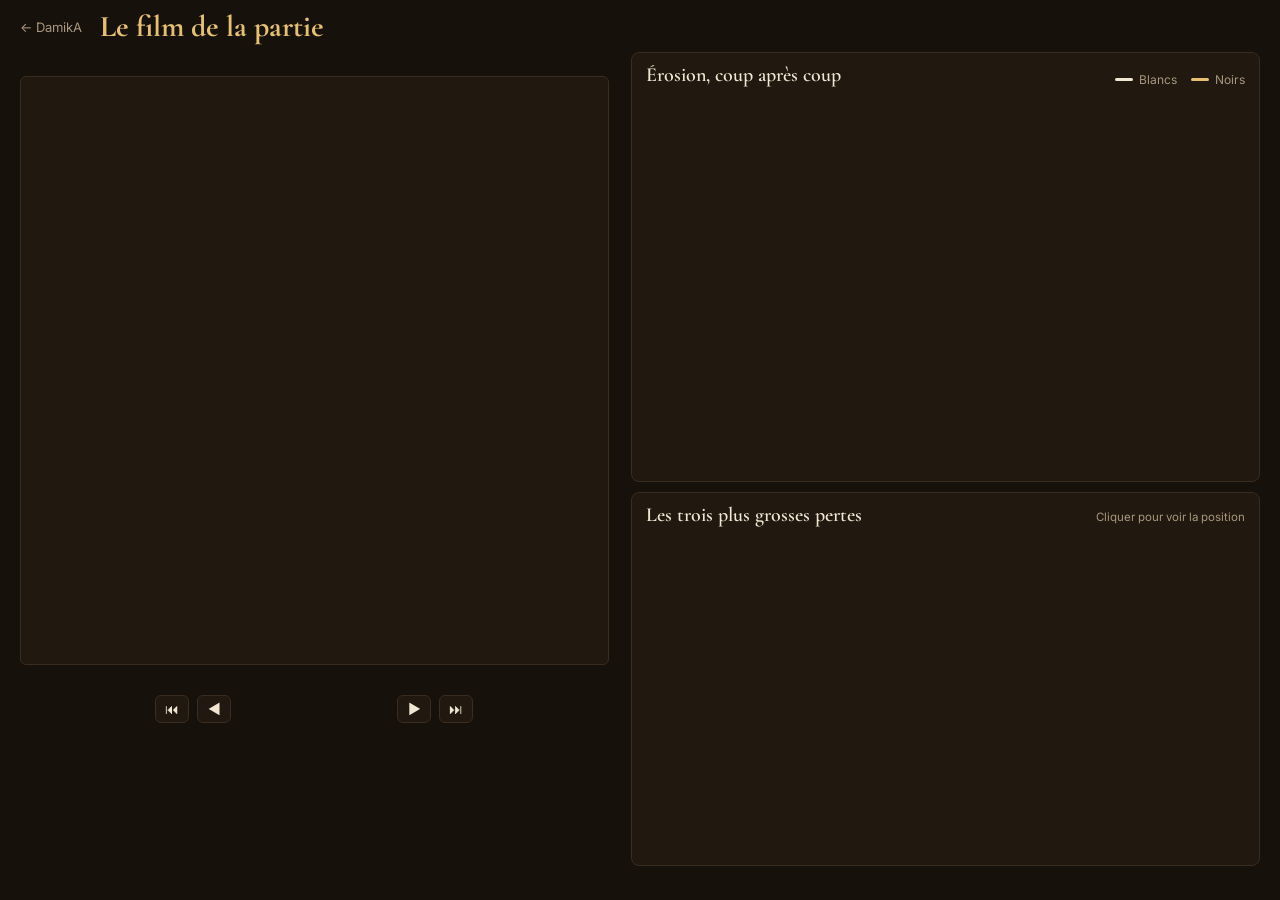
==== film.html @ aadd0c50 "P31 : le Film analyse la partie affichée avec Scan WebAssembly (Worker, cache IndexedDB, annulation," ====
<!doctype html>
<html lang="fr">
<head>
<meta charset="utf-8" />
<meta name="viewport" content="width=device-width, initial-scale=1" />
<title>Film de la partie — DamikA</title>
<link rel="preconnect" href="https://fonts.googleapis.com" />
<link rel="preconnect" href="https://fonts.gstatic.com" crossorigin />
<link href="https://fonts.googleapis.com/css2?family=Cormorant+Garamond:wght@500;600;700&family=Inter:wght@400;500;600;700&display=swap" rel="stylesheet" />
<link rel="stylesheet" href="css/film.css" />
</head>
<body>
<main class="film" id="film">
  <header class="film-head">
    <a class="film-back" href="index.html" title="Retour à DamikA">← DamikA</a>
    <h1 class="film-title">Le film de la partie</h1>
    <div class="film-progress" id="film-progress" role="status" hidden>
      <span class="film-progress-label" id="film-progress-label"></span>
      <span class="film-progress-bar"><span class="film-progress-fill" id="film-progress-fill"></span></span>
      <button type="button" class="film-game-btn" id="film-cancel">Annuler</button>
    </div>
    <nav class="film-games" id="film-games" aria-label="Parties (mode test)" hidden></nav>
  </header>

  <section class="film-board-col" aria-label="Damier">
    <div class="film-players film-players-top" id="film-top"></div>
    <div class="film-board-wrap"><canvas id="film-board" aria-label="Damier de la position choisie"></canvas></div>
    <div class="film-players film-players-bottom" id="film-bottom"></div>
    <div class="film-nav">
      <button type="button" id="film-first" title="Début">⏮</button>
      <button type="button" id="film-prev" title="Coup précédent (←)">◀</button>
      <span class="film-ply" id="film-ply"></span>
      <button type="button" id="film-next" title="Coup suivant (→)">▶</button>
      <button type="button" id="film-last" title="Fin">⏭</button>
    </div>
  </section>

  <section class="film-side" id="film-side">
    <div class="film-msg" id="film-msg" role="status">
      <h2 id="film-msg-title"></h2>
      <p id="film-msg-text"></p>
      <a class="film-back" href="index.html">← Retour à DamikA</a>
    </div>
    <div class="film-panel film-chart-panel">
      <div class="film-panel-head">
        <h2>Érosion, coup après coup</h2>
        <div class="film-legend"><span class="lg lg-w"></span>Blancs <span class="lg lg-b"></span>Noirs</div>
      </div>
      <svg id="film-chart" viewBox="0 0 600 230" preserveAspectRatio="xMidYMid meet" role="img" aria-label="Courbe d'érosion par camp"></svg>
      <p class="film-note" id="film-chart-note"></p>
    </div>
    <div class="film-panel film-losses-panel">
      <div class="film-panel-head"><h2>Les trois plus grosses pertes</h2><span class="film-hint">Cliquer pour voir la position</span></div>
      <div class="film-losses" id="film-losses"></div>
    </div>
  </section>

  <footer class="film-foot" id="film-foot"></footer>
</main>
<script type="module" src="js/film.js"></script>
</body>
</html>
---- css/film.css ----
/* DAMIKA — écran « Film de la partie » (maquette B) : tout tient à l'écran, aucun défilement. */
:root {
  --bg: #17110c; --panel: #211810; --border: #3a2c1e; --gold: #e5c070; --text: #f1e6d2; --muted: #a8977c;
  --sq-dark: #8a5a2b; --sq-light: #dcc38f;
  --bad: #e07a5f; --good: #7fb685;
}
* { box-sizing: border-box; }
html, body { height: 100%; margin: 0; }
body {
  background: var(--bg); color: var(--text); font-family: 'Inter', system-ui, sans-serif; font-size: 14px;
  overflow: hidden;
}
button { font: inherit; color: inherit; }

.film {
  height: 100dvh; padding: 12px 20px 8px; display: grid; gap: 10px 22px;
  grid-template-columns: auto minmax(0, 1fr);
  grid-template-rows: auto minmax(0, 1fr) auto;
  grid-template-areas: "head head" "board side" "foot foot";
}
.film-head { grid-area: head; display: flex; align-items: center; gap: 18px; min-width: 0; }
.film-back { color: var(--muted); text-decoration: none; font-size: 13px; white-space: nowrap; }
.film-back:hover { color: var(--gold); }
.film-title { font-family: 'Cormorant Garamond', serif; font-weight: 700; font-size: 30px; color: var(--gold); margin: 0; line-height: 1; white-space: nowrap; }
.film-games { display: flex; gap: 6px; flex-wrap: wrap; margin-left: auto; justify-content: flex-end; min-width: 0; }
.film-games[hidden] { display: none; }
/* analyse en direct : progression + annulation (à droite du titre) */
.film-progress { display: flex; align-items: center; gap: 10px; margin-left: auto; min-width: 0; font-size: 12.5px; color: var(--muted); }
.film-progress[hidden] { display: none; }
.film-progress-label { white-space: nowrap; font-variant-numeric: tabular-nums; }
.film-progress-bar { display: inline-block; width: 150px; height: 6px; border-radius: 999px; background: var(--border); overflow: hidden; flex: none; }
.film-progress-fill { display: block; height: 100%; width: 0; background: var(--gold); }
/* message à la place des panneaux (aucune partie, rien à analyser…) */
.film-msg { display: none; }
.film-side[data-state="msg"] { display: flex; align-items: center; }
.film-side[data-state="msg"] .film-panel { display: none; }
.film-side[data-state="msg"] .film-msg { display: block; max-width: 520px; padding: 0 8px; }
.film-msg h2 { font-family: 'Cormorant Garamond', serif; font-weight: 600; font-size: 28px; margin: 0 0 8px; color: var(--gold); }
.film-msg p { margin: 0 0 14px; color: var(--text); line-height: 1.45; }
.film-game-btn {
  background: var(--panel); border: 1px solid var(--border); border-radius: 999px; padding: 4px 12px; cursor: pointer; color: var(--muted);
  font-size: 12.5px; white-space: nowrap;
}
.film-game-btn:hover { color: var(--text); }
.film-game-btn.active { border-color: var(--gold); color: var(--gold); }
.film-game-btn[disabled] { opacity: .45; cursor: default; }

/* colonne du damier : largeur imposée par la hauteur disponible */
.film-board-col { grid-area: board; display: flex; flex-direction: column; gap: 6px; min-height: 0; --bsz: min(calc(100dvh - 190px), 46vw); width: var(--bsz); }
.film-board-wrap { width: var(--bsz); height: var(--bsz); border: 1px solid var(--border); border-radius: 6px; overflow: hidden; background: var(--panel); }
#film-board { width: 100%; height: 100%; display: block; }
.film-players { display: flex; justify-content: space-between; align-items: baseline; gap: 8px; font-size: 13px; min-height: 18px; }
.film-players .nm { font-weight: 600; }
.film-players .tag { color: var(--muted); font-size: 12px; }
.film-nav { display: flex; align-items: center; justify-content: center; gap: 8px; }
.film-nav button { background: var(--panel); border: 1px solid var(--border); border-radius: 6px; width: 34px; height: 28px; cursor: pointer; }
.film-nav button:hover { border-color: var(--gold); color: var(--gold); }
.film-ply { min-width: 150px; text-align: center; color: var(--muted); font-size: 12.5px; }

.film-side { grid-area: side; display: grid; grid-template-rows: minmax(0, 1.15fr) minmax(0, 1fr); gap: 10px; min-height: 0; min-width: 0; }
.film-panel { background: var(--panel); border: 1px solid var(--border); border-radius: 8px; padding: 10px 14px; min-height: 0; min-width: 0; display: flex; flex-direction: column; }
.film-panel-head { display: flex; align-items: baseline; justify-content: space-between; gap: 10px; margin-bottom: 4px; }
.film-panel h2 { font-family: 'Cormorant Garamond', serif; font-weight: 600; font-size: 20px; margin: 0; color: var(--text); }
.film-hint { color: var(--muted); font-size: 11.5px; }
.film-legend { color: var(--muted); font-size: 12px; display: flex; align-items: center; gap: 6px; }
.lg { display: inline-block; width: 18px; height: 3px; border-radius: 2px; margin-left: 8px; }
.lg-w { background: var(--text); } .lg-b { background: var(--gold); }
#film-chart { flex: 1 1 0; min-height: 0; width: 100%; cursor: pointer; }
.film-note { margin: 2px 0 0; color: var(--muted); font-size: 11.5px; line-height: 1.35; }

.film-losses { display: grid; grid-template-columns: 1fr 1fr; gap: 10px; min-height: 0; flex: 1; align-content: start; }
.film-loss-col h3 { margin: 0 0 4px; font-size: 12px; font-weight: 600; letter-spacing: .06em; text-transform: uppercase; color: var(--muted); }
.film-loss {
  display: grid; grid-template-columns: 22px 1fr auto; gap: 8px; align-items: center; width: 100%; text-align: left;
  background: transparent; border: 1px solid var(--border); border-radius: 6px; padding: 5px 8px; margin-bottom: 5px; cursor: pointer;
}
.film-loss:hover, .film-loss.active { border-color: var(--gold); background: rgba(229, 192, 112, .08); }
.film-loss .rk { color: var(--gold); font-family: 'Cormorant Garamond', serif; font-weight: 700; font-size: 18px; }
.film-loss .mv { font-weight: 600; }
.film-loss .mv small { display: block; color: var(--muted); font-weight: 400; font-size: 11.5px; }
.film-loss .ls { font-variant-numeric: tabular-nums; font-weight: 700; color: var(--bad); text-align: right; }
.film-loss .ls small { display: block; font-weight: 500; color: var(--muted); font-size: 11px; }
.film-loss.gagnant .ls { color: var(--muted); }
.film-empty { color: var(--muted); font-size: 12.5px; padding: 4px 2px; }

.film-foot { grid-area: foot; color: var(--muted); font-size: 11.5px; line-height: 1.35; display: flex; justify-content: space-between; gap: 16px; min-height: 16px; }

/* étroit : une seule colonne, toujours sans défilement */
@media (max-width: 900px) {
  .film { padding: 8px 12px 6px; gap: 6px; grid-template-columns: minmax(0, 1fr); grid-template-rows: auto auto minmax(0, 1fr) auto; grid-template-areas: "head" "board" "side" "foot"; }
  .film-title { font-size: 22px; }
  .film-head { flex-wrap: wrap; gap: 4px 10px; }
  .film-games { margin-left: 0; justify-content: flex-start; gap: 4px; }
  .film-progress { margin-left: 0; gap: 6px; font-size: 11.5px; flex-wrap: wrap; }
  .film-progress-bar { width: 90px; }
  .film-game-btn { padding: 2px 8px; font-size: 11.5px; }
  .film-board-col { --bsz: min(calc(100vw - 24px), 38dvh); width: 100%; align-items: center; gap: 3px; }
  .film-players { width: var(--bsz); font-size: 12px; }
  .film-side { grid-template-rows: minmax(90px, 1fr) auto; gap: 6px; }
  #film-chart { min-height: 60px; }
  .film-panel-head { margin-bottom: 0; }
  .film-legend { display: none; }
  .film-loss .mv small, .film-loss .ls small { display: none; }
  .film-loss { grid-template-columns: 14px 1fr auto; gap: 4px; font-size: 12px; }
  .film-loss-col h3 { font-size: 10px; margin-bottom: 2px; overflow: hidden; text-overflow: ellipsis; white-space: nowrap; }
  .film-panel { padding: 6px 10px; }
  .film-panel h2 { font-size: 16px; }
  .film-hint, .film-note, .film-foot { display: none; }
  .film-loss { padding: 3px 6px; margin-bottom: 3px; }
}
@media (prefers-reduced-motion: no-preference) {
  .film-loss, .film-game-btn, .film-nav button { transition: border-color .15s, background .15s, color .15s; }
}
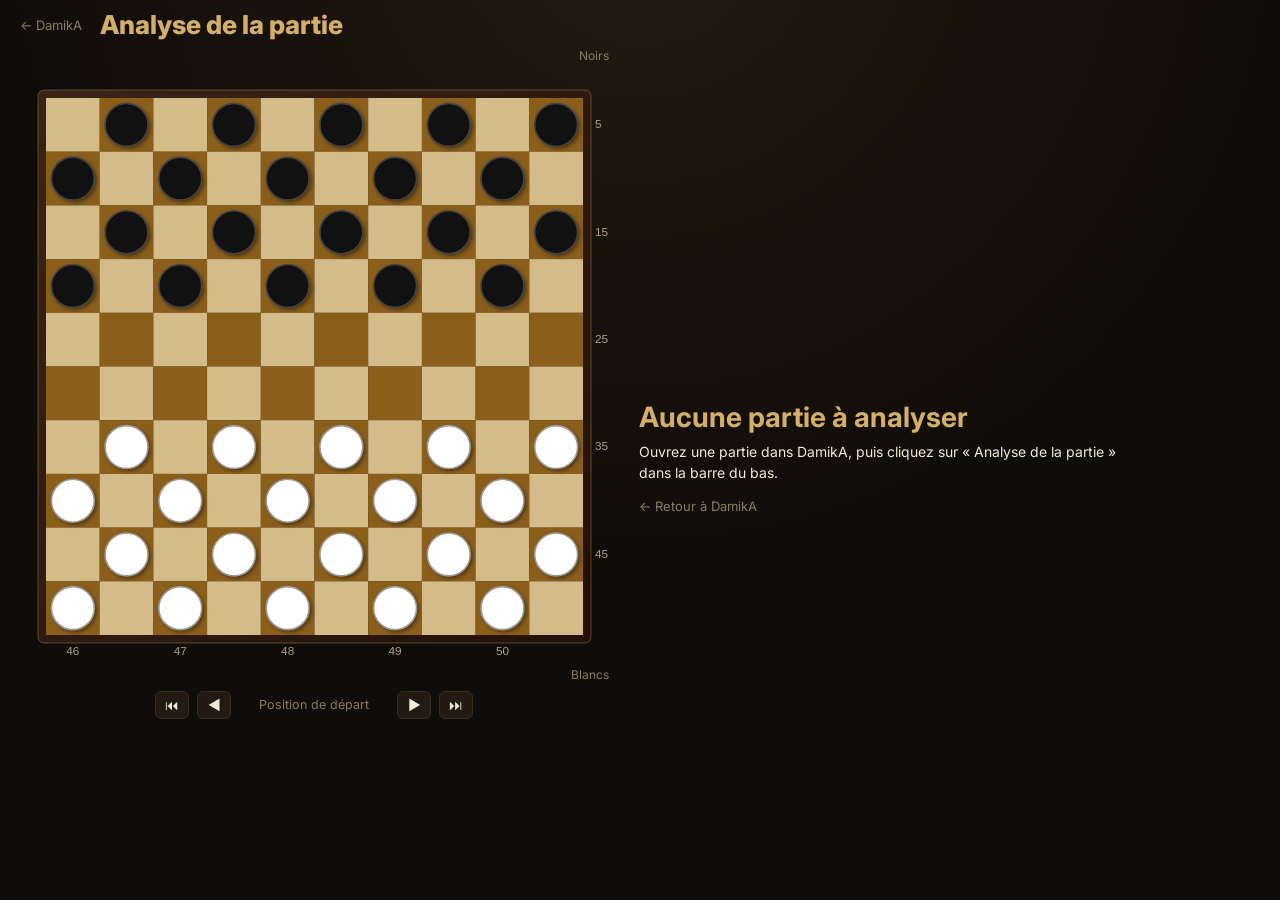
==== commit bd74933b: "P33 à P35 : l'écran d'analyse dessine avec le damier de l'appli, sons partagés (js/sound.js) avec la" ====
--- a/film.html
+++ b/film.html
@@ -3,17 +3,18 @@
 <head>
 <meta charset="utf-8" />
 <meta name="viewport" content="width=device-width, initial-scale=1" />
-<title>Film de la partie — DamikA</title>
+<title>Analyse de la partie — DamikA</title>
 <link rel="preconnect" href="https://fonts.googleapis.com" />
 <link rel="preconnect" href="https://fonts.gstatic.com" crossorigin />
-<link href="https://fonts.googleapis.com/css2?family=Cormorant+Garamond:wght@500;600;700&family=Inter:wght@400;500;600;700&display=swap" rel="stylesheet" />
+<link href="https://fonts.googleapis.com/css2?family=Inter:wght@800&display=swap" rel="stylesheet" />
+<link rel="stylesheet" href="css/style.css" />
 <link rel="stylesheet" href="css/film.css" />
 </head>
 <body>
 <main class="film" id="film">
   <header class="film-head">
     <a class="film-back" href="index.html" title="Retour à DamikA">← DamikA</a>
-    <h1 class="film-title">Le film de la partie</h1>
+    <h1 class="film-title">Analyse de la partie</h1>
     <div class="film-progress" id="film-progress" role="status" hidden>
       <span class="film-progress-label" id="film-progress-label"></span>
       <span class="film-progress-bar"><span class="film-progress-fill" id="film-progress-fill"></span></span>
@@ -43,10 +44,10 @@
     </div>
     <div class="film-panel film-chart-panel">
       <div class="film-panel-head">
-        <h2>Érosion, coup après coup</h2>
+        <h2>Imprécisions cumulées, coup après coup</h2>
         <div class="film-legend"><span class="lg lg-w"></span>Blancs <span class="lg lg-b"></span>Noirs</div>
       </div>
-      <svg id="film-chart" viewBox="0 0 600 230" preserveAspectRatio="xMidYMid meet" role="img" aria-label="Courbe d'érosion par camp"></svg>
+      <svg id="film-chart" viewBox="0 0 600 230" preserveAspectRatio="xMidYMid meet" role="img" aria-label="Courbe des imprécisions cumulées par camp"></svg>
       <p class="film-note" id="film-chart-note"></p>
     </div>
     <div class="film-panel film-losses-panel">
--- a/css/style.css
+++ b/css/style.css
@@ -0,0 +1,2146 @@
+/* ---------- Thème sombre (défaut) ---------- */
+:root {
+  --bg-0: #100c09;
+  --bg-1: #17120d;
+  --bg-2: #1f1812;
+  --panel: #221a13;
+  --panel-border: #3a2c1c;
+  --text-0: #f2e9d8;
+  --text-1: #c9bba0;
+  --text-2: #8c7c63;
+  /* Largeur du panneau de droite (Bloc 3) : valeur UNIQUE et FIXE, jamais élargie par son contenu
+     (sinon BoardRenderer.resize(), qui mesure ce panneau, rétrécit le damier). */
+  --side-panel-w: 405px;
+  --gold: #d4af69;
+  --gold-soft: rgba(212, 175, 105, 0.18);
+  --gold-dim: #8a6b3c;
+  --accent-white: #f2e9d8;
+  --accent-black: #171310;
+  --success: #7ad3a0;
+  --danger: #e2694f;
+  --radius-lg: 17px;
+  --radius-md: 12px;
+  --radius-sm: 8px;
+  --shadow-panel: 0 8px 28px rgba(0, 0, 0, 0.45);
+  color-scheme: dark;
+
+  /* Dégradé du logo "DamikA" (wordmark .brand-name ET losange .brand-icon, cf. les <stop
+     class="brand-c*"> du SVG inline dans index.html — un dégradé unique piloté par ces 5
+     variables, pour que les deux éléments du logo restent synchronisés par thème). */
+  --brand-c1: #ffe9c2;
+  --brand-c2: #e0ab5c;
+  --brand-c3: #8a5a24;
+  --brand-c4: #f0c887;
+  --brand-c5: #4a2f10;
+  --brand-gradient: linear-gradient(180deg, var(--brand-c1) 0%, var(--brand-c2) 35%, var(--brand-c3) 55%, var(--brand-c4) 62%, var(--brand-c5) 100%);
+
+  /* Header (fond du bandeau du haut) */
+  --header-grad-1: #1c150e;
+  --header-grad-2: #17110b;
+
+  /* Damier (canvas) : cadre, coordonnées, surbrillances, flèche — lus par board.js via
+     getComputedStyle() (cf. BoardRenderer.applyUiTheme()). Le thème de damier "Bois" (celui
+     par défaut, cf. BOARD_THEMES dans board.js) suit ces variables ; les 3 autres thèmes de
+     damier (Ardoise/Vert/Beige, choix cosmétique indépendant) restent fixes quel que soit le
+     thème d'interface. */
+  --board-frame-1: #3a2418;
+  --board-frame-2: #241209;
+  --board-frame-border: rgba(212, 175, 105, 0.35);
+  --board-light: #d4bc8a;
+  --board-dark: #8b5e1a;
+  --board-dark-hl: #b07820;
+  --coord-text: rgba(230, 210, 175, 0.75);
+  --select-stroke: #ffd76a;
+  --select-glow: rgba(255, 215, 106, 0.7);
+  --mandatory-color: 255, 140, 40;
+  --target-color: rgba(120, 220, 180, 0.55);
+  --arrow-color: #5bc8ff;
+  /* Analyse (étage 2b) : flèche du MEILLEUR coup (distincte de --arrow-color, dernier coup),
+     barre d'évaluation (part blanche / part sombre). */
+  --best-arrow-color: #7ddc6a;
+  --eval-white-1: #fffaf0;
+  --eval-white-2: #e6d4ab;
+  --eval-dark-1: #7a6c5e;
+  --eval-dark-2: #3d342c;
+  --eval-border: rgba(226, 190, 120, 0.9);
+  --eval-glow: rgba(255, 205, 100, 0.85);
+  --eval-light: rgba(255, 210, 110, 1);
+  --eval-zone: rgba(255, 200, 80, 0.38);
+  --eval-tick: rgba(170, 156, 136, 0.95);
+  /* Plaque de score (grand nombre sous le damier) : un fond par camp qui a l'avantage. */
+  --plate-white-bg: linear-gradient(180deg, #fff8e6 0%, #ecdcb6 100%);
+  --plate-white-fg: #2a1c0a;
+  --plate-black-bg: linear-gradient(180deg, #403730 0%, #161210 100%);
+  --plate-black-fg: #f6ecd8;
+  --plate-even-bg: linear-gradient(180deg, #2c2116 0%, #1a130c 100%);
+  --plate-mate-bg: linear-gradient(180deg, #ffe9a8 0%, #d9a441 100%);
+  --plate-mate-fg: #2a1805;
+  --black-name-accent: #c9a06a;
+  /* Fond des chips/boutons "pleins" (elo-badge, .tab-badge, bouton lecture, coup courant) :
+     DISTINCT de --gold (couleur d'accent TEXTE, assombrie en thème clair pour rester lisible
+     sur fond crème — donc trop proche du texte #241a0d une fois utilisée en fond de pastille
+     pleine). --gold-chip reste assez clair/saturé pour un texte foncé dessus, dans tous les
+     thèmes. */
+  --gold-chip: #d4af69;
+
+  /* "Plaque tournoi" (fond des cartes joueurs et du bloc infos tournoi, cf. .player-card et
+     .game-meta-card) : dégradé décoratif volontairement sombre en thème sombre (contraste
+     avec le fond, cf. --panel qui n'apparaît qu'au centre du dégradé). En thème clair, ces
+     extrémités doivent elles aussi s'éclaircir : sinon le texte tertiaire (--text-2, assombri
+     pour lire sur fond clair) se retrouve en texte sombre SUR fond sombre à ces endroits du
+     dégradé — c'était le bug "Série Nationale illisible" (retour Mickaël). */
+  --plaque-1: #2a2015;
+  --plaque-2: #19130d;
+  --meta-plaque: #1b140e;
+  /* Variables sémantiques ajoutées pour la lisibilité du thème clair : ici (thème sombre) elles
+     reprennent EXACTEMENT les valeurs qui étaient en dur, le thème sombre ne change pas. */
+  --gold-text: var(--gold);            /* couleur d'accent utilisée comme TEXTE */
+  --gold-accent: #d4af69;               /* or "décoratif" (jauge, survol) : jamais assombri */
+  --bg-glow: #241a10;                   /* centre du dégradé du fond de page */
+  --on-gold: #241a0d;                   /* texte sur fond --gold-accent */
+  --side-tag-bg: var(--gold-soft);      /* pastille BLANCS / NOIRS des cartes joueurs */
+  --side-tag-fg: var(--gold);
+  --elo-badge-fg: var(--text-2);
+  --meta-sep-opacity: 0.5;
+  --chip-border: var(--gold-chip);      /* contour des boutons "pleins" dorés (lecture, Analyse, durée active) */
+  --on-danger: var(--accent-white);
+  --best-move-text: var(--best-arrow-color);
+  --avatar-ring-white: linear-gradient(180deg, #fbf4e3, #ccb98c);
+  --avatar-ring-black: linear-gradient(180deg, #8a6b3c, #2a2015);
+  --avatar-bg-white: var(--bg-1);
+  --avatar-bg-black: var(--bg-1);
+  --avatar-letter-white: #e9d9ae;
+  --avatar-letter-black: var(--gold);
+}
+
+/* ---------- Thème clair "Miel doré" (caramel/miel) ---------------------------------------
+   Toggle Sombre/Clair dans le bandeau (main.js), persisté dans localStorage. Le thème sombre
+   ci-dessus reste le défaut. */
+:root[data-theme="light"] {
+  --bg-0: #ddd2ba;
+  --bg-1: #d8c59d;
+  --bg-2: #cfb47e;
+  --panel: #e6d9be;
+  --panel-border: #7d5c30;
+  --text-0: #2c1a05;
+  --text-1: #402a0b;
+  /* Assombri par rapport à un simple "text-1 éclairci" : à ce niveau de luminosité (#97794c),
+     le texte tertiaire (libellé "Pions", titre MI/GMI, ligne secondaire du bloc tournoi...)
+     devenait illisible sur les fonds clairs/plaques du thème (retour Mickaël). */
+  --text-2: #4d3410;
+  --gold: #7c500e;
+  --gold-soft: rgba(200, 144, 46, 0.18);
+  --gold-dim: #6e4710;
+  --accent-white: #3a2408;
+  --accent-black: #fbf1de;
+  --success: #1a6340;
+  --danger: #7e2312;
+  --shadow-panel: 0 6px 20px rgba(70, 42, 8, 0.32);
+  color-scheme: light;
+
+  /* Dégradé du logo (wordmark ET losange, cf. --brand-c1..5 plus haut) assombri
+     spécifiquement pour ce thème : la version bronze/doré du thème sombre (tons clairs
+     #ffe9c2/#f0c887) se fondait dans le fond miel/caramel une fois ce thème actif (retour
+     Mickaël) — mêmes teintes bronze, mais nettement plus sombres, pour rester lisibles sur
+     ce fond clair (pas de contour ni d'ombre portée). */
+  --brand-c1: #6b4310;
+  --brand-c2: #4a2f0c;
+  --brand-c3: #241505;
+  --brand-c4: #5a3a12;
+  --brand-c5: #150c03;
+  --brand-gradient: linear-gradient(180deg, var(--brand-c1) 0%, var(--brand-c2) 35%, var(--brand-c3) 55%, var(--brand-c4) 62%, var(--brand-c5) 100%);
+
+  --header-grad-1: #dacba6;
+  --header-grad-2: #d1b885;
+
+  --board-frame-1: #7a4a1a;
+  --board-frame-2: #4a2c0c;
+  --board-frame-border: rgba(140, 94, 30, 0.45);
+  --board-light: #f3dfae;
+  --board-dark: #c08a3c;
+  --board-dark-hl: #dba658;
+  --coord-text: rgba(44, 26, 5, 0.95);
+  --select-stroke: #e0a020;
+  --select-glow: rgba(224, 160, 32, 0.55);
+  --mandatory-color: 200, 70, 10;
+  --target-color: rgba(30, 130, 110, 0.55);
+  --arrow-color: #1f7a8c;
+  --best-arrow-color: #1f8f3a;
+  --eval-white-1: #efe5cd;
+  --eval-white-2: #d8caa6;
+  --eval-dark-1: #6a5846;
+  --eval-dark-2: #2c2118;
+  --eval-border: rgba(143, 94, 24, 0.95);
+  --eval-glow: rgba(200, 130, 20, 0.8);
+  --eval-light: rgba(255, 186, 60, 1);
+  --eval-zone: rgba(224, 150, 20, 0.4);
+  --eval-tick: rgba(120, 98, 66, 0.95);
+  --plate-white-bg: linear-gradient(180deg, #efe5cd 0%, #dccca3 100%);
+  --plate-white-fg: #3a2408;
+  --plate-black-bg: linear-gradient(180deg, #5a4838 0%, #2a2018 100%);
+  --plate-black-fg: #fbf1de;
+  --plate-even-bg: linear-gradient(180deg, #e6d8b8 0%, #d6c18f 100%);
+  --plate-mate-bg: linear-gradient(180deg, #ffe08a 0%, #e0a52e 100%);
+  --plate-mate-fg: #3a2408;
+  --black-name-accent: #7a4a12;
+  --gold-chip: #dba62f;
+
+  /* Cf. commentaire sur --plaque-1/2/--meta-plaque dans le thème sombre : mêmes tons clairs
+     que --bg-2/--panel-border plutôt que le brun quasi noir du thème sombre, pour que le
+     dégradé reste clair d'un bout à l'autre (texte tertiaire --text-2, sombre en thème
+     clair, lisible partout sur la plaque). */
+  --plaque-1: #cfb47e;
+  --plaque-2: #c3a66c;
+  --meta-plaque: #cfb47e;
+
+  /* Lisibilité (avant-plans foncés, mêmes teintes chaudes ; fonds inchangés). Contrastes WCAG
+     mesurés par script : cf. docs/SESSION_DERNIERE.md. */
+  --gold-text: #4e3006;
+  --gold-accent: #c8902e;
+  --bg-glow: #e6dcc6;
+  --on-gold: #241a0d;
+  --side-tag-bg: rgba(255, 248, 228, 0.78);
+  --side-tag-fg: #3d2809;
+  --elo-badge-fg: #241a0d;
+  --meta-sep-opacity: 0.9;
+  --chip-border: #7a5410;
+  --best-move-text: #146026;
+  /* Avatars-lettres : cadre foncé pour les deux camps (comme les Noirs), intérieur ivoire + lettre
+     foncée pour les Blancs, intérieur brun + lettre dorée claire pour les Noirs. */
+  --avatar-ring-white: linear-gradient(180deg, #7a4e14, #3a2408);
+  --avatar-ring-black: linear-gradient(180deg, #5a3a12, #1c1206);
+  --avatar-bg-white: #f7efdc;
+  --avatar-bg-black: #2c2014;
+  --avatar-letter-white: #3a2408;
+  --avatar-letter-black: #f0cf85;
+  --on-danger: #fff6e6;
+  --placeholder-color: #553b11;
+}
+
+* { box-sizing: border-box; }
+
+/* Placeholders : couleur du navigateur (grise) conservée en sombre ; assombrie en thème clair. */
+:root[data-theme="light"] input::placeholder,
+:root[data-theme="light"] textarea::placeholder { color: var(--placeholder-color); }
+
+html, body {
+  height: 100%;
+  margin: 0;
+}
+
+body {
+  background: radial-gradient(circle at 50% -10%, var(--bg-glow) 0%, var(--bg-0) 55%);
+  color: var(--text-0);
+  font-family: 'Segoe UI', 'Inter', system-ui, -apple-system, sans-serif;
+  -webkit-font-smoothing: antialiased;
+}
+
+#app {
+  height: 100vh;
+  height: 100dvh;
+  display: flex;
+  flex-direction: column;
+  overflow: hidden;
+}
+
+/* ---------- Topbar ---------- */
+.topbar {
+  position: relative;
+  /* z-index nécessaire : .players-rail est décalé vers le haut via `transform:
+     translateY()` dans alignLayout() (main.js, alignement vertical sur le damier) et son
+     rectangle transformé déborde visuellement par-dessus le header — sans z-index, ce
+     bloc (plus tardif dans le DOM que <header>) peint et intercepte les clics AU-DESSUS
+     du header, rendant le logo non cliquable à cet endroit (retour Mickaël). */
+  z-index: 5;
+  border-bottom: 1px solid var(--panel-border);
+  background: linear-gradient(180deg, var(--header-grad-1), var(--header-grad-2));
+}
+
+.topbar-inner {
+  display: flex;
+  align-items: center;
+  justify-content: space-between;
+  padding: 12px 24px;
+  /* Formule IDENTIQUE à .layout (voir ce commentaire pour le détail) — les deux DOIVENT
+     rester synchronisées pour que gauche/droite du header retombent pile sur bloc 1/3. */
+  max-width: calc(var(--board-px, 950px) + 268px + var(--side-panel-w) + 52px + 48px);
+  width: 100%;
+  margin: 0 auto;
+}
+
+.brand {
+  display: flex;
+  align-items: center;
+  gap: 20px;
+  font-size: 22px;
+  cursor: pointer;
+  /* Le wordmark est du texte normal, sélectionnable : un clic dont le mousedown/mouseup
+     bouge d'un poil (souris réelle ou automatisée) peut être interprété comme un début de
+     sélection de texte plutôt qu'un simple clic, et certains navigateurs n'émettent alors
+     pas l'évènement 'click' du tout — le logo semblait alors "pas cliquable" sur le texte
+     alors que l'icône (SVG, jamais sélectionnable) fonctionnait déjà (retour Mickaël). */
+  user-select: none;
+}
+
+.brand-icon {
+  display: flex;
+  align-items: center;
+  justify-content: center;
+  width: 36px;
+  height: 36px;
+  flex-shrink: 0;
+}
+
+.brand-icon-cutout { fill: var(--bg-1); }
+.brand-c1 { stop-color: var(--brand-c1); }
+.brand-c2 { stop-color: var(--brand-c2); }
+.brand-c3 { stop-color: var(--brand-c3); }
+.brand-c4 { stop-color: var(--brand-c4); }
+.brand-c5 { stop-color: var(--brand-c5); }
+
+.brand-name {
+  display: inline-block;
+  font-family: 'Inter', 'Segoe UI', system-ui, sans-serif;
+  font-weight: 800;
+  font-size: 30px;
+  line-height: 0.72;
+  letter-spacing: normal;
+  background-image: var(--brand-gradient);
+  -webkit-background-clip: text;
+  background-clip: text;
+  color: transparent;
+  cursor: pointer;
+}
+
+.topbar-actions { display: flex; gap: 10px; }
+
+.icon-btn {
+  width: 42px;
+  height: 42px;
+  border-radius: var(--radius-sm);
+  border: 1px solid var(--panel-border);
+  background: var(--bg-2);
+  color: var(--text-1);
+  cursor: pointer;
+  font-size: 19px;
+  display: flex;
+  align-items: center;
+  justify-content: center;
+  transition: background 0.15s, color 0.15s, border-color 0.15s;
+}
+.icon-btn:hover {
+  background: var(--gold-soft);
+  color: var(--gold-text);
+  border-color: var(--gold);
+}
+
+
+.action-btn {
+  height: 42px;
+  padding: 0 15px;
+  border-radius: var(--radius-sm);
+  border: 1px solid var(--panel-border);
+  background: var(--bg-2);
+  color: var(--text-1);
+  cursor: pointer;
+  font-size: 15.5px;
+  white-space: nowrap;
+  transition: background 0.15s, color 0.15s, border-color 0.15s;
+}
+.action-btn:hover {
+  background: var(--gold-soft);
+  color: var(--gold-text);
+  border-color: var(--gold);
+}
+
+.topbar-sep {
+  width: 1px;
+  height: 27px;
+  background: var(--panel-border);
+  margin: 0 5px;
+}
+
+/* Popover volume (survol OU clic sur l'icône 🔊) : le clic sur l'icône elle-même reste un
+   mute/démute rapide (comportement déjà en place) — le survol du conteneur révèle EN PLUS
+   un slider, sans qu'il faille cliquer pour l'atteindre. Même mécanique CSS hover-reveal que
+   `.move-comment-hint` (opacity/pointer-events, pas de JS de positionnement nécessaire ici
+   car il n'y a qu'un seul point d'ancrage possible, contrairement au popover de commentaire
+   qui doit suivre chaque coup dans une liste). */
+.sound-control { position: relative; }
+.sound-popover {
+  position: absolute;
+  top: 100%;
+  right: 0;
+  margin-top: 0;
+  padding-top: 6px;
+  display: flex;
+  align-items: center;
+  gap: 8px;
+  z-index: 50;
+  opacity: 0;
+  pointer-events: none;
+  transition: opacity 0.12s;
+}
+.sound-popover-inner {
+  display: flex;
+  align-items: center;
+  gap: 8px;
+  background: var(--panel);
+  border: 1px solid var(--panel-border);
+  border-radius: var(--radius-sm);
+  box-shadow: var(--shadow-panel);
+  padding: 10px 12px;
+}
+.sound-control:hover .sound-popover,
+.sound-popover:hover,
+.sound-control.sound-dragging .sound-popover {
+  opacity: 1;
+  pointer-events: auto;
+}
+#sound-volume-slider { width: 100px; accent-color: var(--gold); cursor: pointer; }
+.sound-volume-value {
+  font-size: 12px;
+  color: var(--text-1);
+  font-variant-numeric: tabular-nums;
+  min-width: 32px;
+  text-align: right;
+}
+
+/* Popover de durée de la flèche, révélé au survol de l'icône ➜ — même mécanique que
+   .sound-control/.sound-popover, mais ouvert vers le HAUT (bottom: 100%) : cette barre de
+   contrôle est en bas du plateau, un popover vers le bas déborderait sous le viewport. */
+.arrow-control { position: relative; }
+.arrow-popover {
+  position: absolute;
+  bottom: 100%;
+  left: 50%;
+  transform: translateX(-50%);
+  padding-bottom: 6px;
+  z-index: 50;
+  opacity: 0;
+  pointer-events: none;
+  transition: opacity 0.12s;
+}
+.arrow-popover-inner {
+  display: flex;
+  align-items: center;
+  gap: 6px;
+  background: var(--panel);
+  border: 1px solid var(--panel-border);
+  border-radius: var(--radius-sm);
+  box-shadow: var(--shadow-panel);
+  padding: 8px 10px;
+  white-space: nowrap;
+}
+.arrow-control:hover .arrow-popover,
+.arrow-popover:hover {
+  opacity: 1;
+  pointer-events: auto;
+}
+.arrow-popover-label { font-size: 12px; color: var(--text-2); margin-right: 2px; }
+.arrow-duration-btn {
+  padding: 4px 9px;
+  border-radius: var(--radius-sm);
+  border: 1px solid var(--panel-border);
+  background: transparent;
+  color: var(--text-1);
+  font-size: 12.5px;
+  cursor: pointer;
+  transition: background 0.15s, color 0.15s, border-color 0.15s;
+}
+.arrow-duration-btn:hover:not(.active) { border-color: var(--gold); color: var(--gold-text); }
+.arrow-duration-btn.active { background: var(--gold-chip); color: #241a0d; border-color: var(--chip-border); }
+
+.dropdown { position: relative; }
+.dropdown-menu {
+  position: absolute;
+  top: calc(100% + 7px);
+  right: 0;
+  background: var(--panel);
+  border: 1px solid var(--panel-border);
+  border-radius: var(--radius-sm);
+  box-shadow: var(--shadow-panel);
+  min-width: 175px;
+  overflow-x: hidden;
+  overflow-y: auto;
+  max-height: calc(100vh - 80px);
+  z-index: 20;
+}
+.dropdown-menu[hidden] { display: none; }
+.dropdown-item {
+  display: block;
+  width: 100%;
+  text-align: left;
+  padding: 11px 15px;
+  background: none;
+  border: none;
+  color: var(--text-1);
+  font-size: 15.5px;
+  cursor: pointer;
+}
+a.ctrl-btn-text { text-decoration: none; display: inline-flex; align-items: center; padding: 0 9px; }
+a.ctrl-btn[hidden] { display: none; }
+.dropdown-item:hover { background: var(--gold-soft); color: var(--gold-text); }
+.dropdown-item.active { color: var(--gold-text); font-weight: 700; }
+.dropdown-item.active::after { content: ' ✓'; }
+/* Bandeau plein pour bien distinguer les groupes DAMIER/PIONS (retour Mickaël : les labels
+   de section se confondaient avec les options elles-mêmes) — se lit comme un titre de
+   groupe, pas comme une option parmi d'autres. */
+.dropdown-section-label {
+  padding: 8px 15px;
+  font-size: 10.5px;
+  font-weight: 800;
+  text-transform: uppercase;
+  letter-spacing: 0.08em;
+  color: var(--gold-text);
+  background: var(--gold-soft);
+  border-top: 1px solid var(--panel-border);
+  border-bottom: 1px solid var(--panel-border);
+  margin-top: 4px;
+}
+.dropdown-section-label:first-child { margin-top: 0; border-top: none; }
+
+/* ---------- Carte meta de partie (rail gauche, au-dessus des joueurs) ---------- */
+.game-meta-card {
+  background: linear-gradient(180deg, var(--panel), var(--meta-plaque));
+  border: 1px solid var(--panel-border);
+  border-radius: var(--radius-md);
+  padding: 12px 15px;
+  box-shadow: var(--shadow-panel);
+  font-size: 13px;
+  color: var(--text-2);
+}
+.meta-chip-event {
+  display: block;
+  font-size: 17px;
+  font-weight: 700;
+  color: var(--text-0);
+}
+/* Indicateur discret "✓ Enregistré" (cf. #save-indicator dans index.html) : petit libellé fixe en
+   bas de fenêtre, hors flux (aucun effet sur la mise en page), qui s'efface seul. */
+.save-indicator {
+  position: fixed;
+  bottom: 14px;
+  left: 50%;
+  transform: translateX(-50%);
+  z-index: 90;
+  padding: 4px 12px;
+  border-radius: 999px;
+  border: 1px solid var(--panel-border);
+  background: var(--panel);
+  color: var(--text-2);
+  font-size: 12.5px;
+  pointer-events: none;
+  opacity: 0;
+  transition: opacity 0.25s;
+}
+.save-indicator.visible { opacity: 1; }
+
+.meta-chip-row {
+  display: flex;
+  flex-wrap: wrap;
+  gap: 6px;
+  margin-top: 4px;
+}
+.meta-chip {
+  font-size: 15px;
+  outline: none;
+  padding: 2px 5px;
+  border-radius: 5px;
+  cursor: text;
+  /* Retour à la ligne plutôt que troncature "…" (retour Mickaël A9) : la colonne
+     de gauche reste étroite volontairement (au profit du damier), donc les champs
+     longs (Événement, URL de Site) s'enroulent au lieu d'être coupés. Le `title`
+     dynamique (voir syncHeaderFieldsFromState dans main.js) sert de filet pour
+     consulter le texte complet au survol si besoin. */
+  white-space: normal;
+  overflow-wrap: anywhere;
+  word-break: break-word;
+}
+.meta-chip:hover, .meta-chip:focus { background: var(--gold-soft); color: var(--gold-text); }
+.meta-sep { opacity: var(--meta-sep-opacity, 0.5); }
+
+/* ---------- Toast ---------- */
+.toast {
+  position: fixed;
+  bottom: 25px;
+  left: 50%;
+  transform: translateX(-50%);
+  background: var(--panel);
+  border: 1px solid var(--panel-border);
+  color: var(--text-0);
+  padding: 13px 22px;
+  border-radius: var(--radius-md);
+  box-shadow: var(--shadow-panel);
+  font-size: 16px;
+  max-width: 90vw;
+  z-index: 100;
+}
+.toast[hidden] { display: none; }
+.toast.toast-error { border-color: var(--danger); color: var(--danger); }
+.toast.toast-success { border-color: var(--success); color: var(--success); }
+
+/* ---------- Dropzone overlay ---------- */
+.dropzone-overlay {
+  position: fixed;
+  inset: 0;
+  background: rgba(16, 12, 9, 0.85);
+  display: flex;
+  align-items: center;
+  justify-content: center;
+  z-index: 200;
+  border: 3px dashed var(--gold);
+}
+.dropzone-overlay[hidden] { display: none; }
+.dropzone-message {
+  font-size: 27px;
+  color: var(--gold-text);
+  font-weight: 700;
+}
+
+/* ---------- Confirmation modale (remplace window.confirm — cohérent avec le thème
+   sombre, et un dialogue natif bloque le fil JS/l'automatisation de test) ---------- */
+.confirm-overlay {
+  position: fixed;
+  inset: 0;
+  background: rgba(16, 12, 9, 0.75);
+  display: flex;
+  align-items: center;
+  justify-content: center;
+  z-index: 300;
+}
+.confirm-overlay[hidden] { display: none; }
+.confirm-box {
+  background: var(--panel);
+  border: 1px solid var(--panel-border);
+  border-radius: var(--radius-lg);
+  box-shadow: var(--shadow-panel);
+  padding: 24px;
+  max-width: 380px;
+  width: 90vw;
+}
+.confirm-message {
+  color: var(--text-0);
+  font-size: 16px;
+  line-height: 1.4;
+  margin-bottom: 18px;
+}
+.confirm-actions {
+  display: flex;
+  gap: 10px;
+  justify-content: flex-end;
+}
+.confirm-ok-btn {
+  border-color: var(--danger);
+  color: var(--danger);
+}
+.confirm-ok-btn:hover { background: var(--danger); color: var(--on-danger); }
+
+/* ---------- Modale de choix du format d'image (export PNG/JPEG) — même overlay/boîte que
+   la confirmation générique ci-dessus, mais action non destructrice : bouton dans les tons
+   or plutôt que rouge danger. ---------- */
+.export-image-format-row {
+  display: flex;
+  gap: 18px;
+  margin-bottom: 18px;
+  color: var(--text-1);
+  font-size: 14px;
+}
+.export-image-format-row label { display: flex; align-items: center; gap: 6px; cursor: pointer; }
+.export-image-format-row input[type="radio"] { accent-color: var(--gold); cursor: pointer; }
+#export-image-ok { border-color: var(--gold); color: var(--gold-text); }
+#export-image-ok:hover { background: var(--gold-accent); color: var(--on-gold); }
+
+/* ---------- Modale de partage (lien + QR code) — même overlay que la modale de
+   confirmation ci-dessus, juste un contenu plus large pour accueillir le champ lien et le
+   QR code. Le QR lui-même reste sur fond BLANC (`.share-qr`) même en thème sombre : un QR
+   code doré-sur-noir est un contraste bien plus faible pour un lecteur de smartphone que le
+   noir-sur-blanc classique — la fiabilité du scan prime ici sur la cohérence stricte du
+   thème, la bordure dorée autour suffit à le rattacher visuellement au reste de la modale. */
+.share-box { max-width: 360px; }
+.share-title {
+  color: var(--gold-text);
+  font-size: 17px;
+  font-weight: 700;
+  margin-bottom: 14px;
+}
+.share-warning {
+  background: rgba(226, 105, 79, 0.12);
+  border: 1px solid var(--danger);
+  color: var(--danger);
+  border-radius: var(--radius-sm);
+  padding: 10px 12px;
+  font-size: 13.5px;
+  line-height: 1.4;
+  margin-bottom: 14px;
+}
+.share-link-row {
+  display: flex;
+  gap: 8px;
+  margin-bottom: 16px;
+}
+#share-link-input {
+  flex: 1;
+  min-width: 0;
+  background: var(--bg-1);
+  border: 1px solid var(--panel-border);
+  border-radius: var(--radius-sm);
+  color: var(--text-1);
+  font-size: 12.5px;
+  padding: 8px 10px;
+}
+.share-qr {
+  display: flex;
+  justify-content: center;
+  padding: 12px;
+  background: #fff;
+  border: 1px solid var(--gold);
+  border-radius: var(--radius-sm);
+}
+
+/* ---------- Modale d'aide (raccourcis clavier) — même overlay .confirm-overlay que les
+   modales ci-dessus, contenu propre en deux colonnes (touche / action). Fermeture par la
+   croix, "Fermer", clic sur le fond (cf. helpOverlay dans main.js) ou Échap (raccourcis
+   clavier globaux, même bloc que "?" pour l'ouvrir). */
+.help-box { max-width: 460px; }
+.help-header {
+  display: flex;
+  align-items: center;
+  justify-content: space-between;
+  margin-bottom: 16px;
+}
+.help-title {
+  color: var(--gold-text);
+  font-size: 17px;
+  font-weight: 700;
+}
+.help-close-x {
+  background: none;
+  border: none;
+  color: var(--text-2);
+  font-size: 17px;
+  line-height: 1;
+  cursor: pointer;
+  padding: 4px;
+  border-radius: var(--radius-sm);
+}
+.help-close-x:hover { background: var(--gold-soft); color: var(--gold-text); }
+/* ---------- Écran « À propos » (P25) : même overlay .confirm-overlay et même boîte que l'aide. Le crédit de Scan
+   (GPL-3.0) y est la première chose lisible. Couleurs : variables sémantiques seulement (thèmes sombre et clair). */
+.about-box { max-width: 520px; }
+.about-credit {
+  color: var(--text-0);
+  font-size: 15px;
+  line-height: 1.5;
+  margin: 0 0 14px;
+}
+.about-credit strong { color: var(--gold-text); }
+.about-text { color: var(--text-1); font-size: 13.5px; line-height: 1.55; margin: 0 0 12px; }
+.about-links { list-style: none; margin: 0 0 6px; padding: 0; display: grid; gap: 6px; }
+.about-links a { color: var(--gold-text); text-decoration: underline; text-underline-offset: 2px; }
+.about-links a:hover { text-decoration-thickness: 2px; }
+.about-links li { font-size: 13.5px; color: var(--text-1); line-height: 1.4; }
+.help-about-link {
+  margin-top: 14px;
+  background: none;
+  border: none;
+  padding: 0;
+  color: var(--gold-text);
+  font: inherit;
+  font-size: 13.5px;
+  text-decoration: underline;
+  text-underline-offset: 2px;
+  cursor: pointer;
+}
+/* Grille à 2 colonnes réelles : `.help-row` en `display: contents` efface son propre niveau
+   (il n'existe plus pour la mise en page, seuls ses 2 enfants — `.help-keys` et `span` —
+   comptent) pour que TOUTES les lignes retombent dans la MÊME grille à 2 colonnes portée par
+   `.help-shortcuts`. La 1re colonne (`auto`) se cale automatiquement sur son contenu le plus
+   large parmi TOUTES les lignes (ex. "Ctrl + S") — chaque `.help-keys`, même une seule touche,
+   hérite donc de cette même largeur et se centre dedans (`justify-self: center`) : les
+   libellés de la 2e colonne s'alignent alors tous sur le même bord gauche, quelle que soit la
+   largeur de leur touche. */
+.help-shortcuts {
+  display: grid;
+  grid-template-columns: auto 1fr;
+  align-items: center;
+  column-gap: 16px;
+  row-gap: 13px;
+  margin-bottom: 4px;
+}
+.help-row { display: contents; }
+.help-row span {
+  color: var(--text-1);
+  font-size: 14px;
+  line-height: 1.35;
+}
+.help-keys {
+  display: flex;
+  align-items: center;
+  justify-content: center;
+  justify-self: center;
+  gap: 5px;
+}
+.help-key-plus {
+  color: var(--text-2);
+  font-size: 12px;
+}
+.help-row kbd {
+  flex-shrink: 0;
+  min-width: 20px;
+  text-align: center;
+  background: linear-gradient(180deg, var(--bg-2), var(--panel));
+  border: 1px solid var(--gold-dim, #8a6b3c);
+  border-bottom-width: 2px;
+  color: var(--gold-text);
+  font-family: inherit;
+  font-size: 12.5px;
+  font-weight: 700;
+  border-radius: var(--radius-sm);
+  padding: 3px 8px;
+}
+
+/* ---------- Panel tabs / library ---------- */
+.panel-tabs {
+  display: flex;
+  border-bottom: 1px solid var(--panel-border);
+}
+.panel-tab {
+  flex: 1;
+  padding: 12px 10px;
+  background: none;
+  border: none;
+  color: var(--text-2);
+  font-size: 13.5px;
+  text-transform: uppercase;
+  letter-spacing: 0.06em;
+  cursor: pointer;
+  border-bottom: 2px solid transparent;
+}
+.panel-tab.active { color: var(--gold-text); border-bottom-color: var(--gold); }
+.panel-tab:hover:not(.active) { color: var(--text-0); }
+.tab-badge {
+  display: inline-block;
+  background: var(--gold-chip);
+  color: #241a0d;
+  border-radius: 9px;
+  padding: 0 6px;
+  font-size: 11.5px;
+  font-weight: 700;
+  margin-left: 4px;
+}
+
+.panel-body {
+  flex: 1;
+  display: flex;
+  flex-direction: column;
+  min-height: 0;
+  min-width: 0;
+}
+.panel-body[hidden] { display: none; }
+
+/* ---------- Bibliothèque : tailles réglables (à ajuster ici, nulle part ailleurs) ---------- */
+#panel-library {
+  --lib-title-size: 16px;      /* nom de la bibliothèque */
+  --lib-count-size: 13px;      /* "N parties" */
+  --lib-search-h: 34px;        /* hauteur du champ de recherche */
+  --lib-search-size: 14px;     /* texte + placeholder de la recherche */
+  --lib-icon-btn: 32px;        /* côté des boutons-icônes (en-tête + bascules) */
+  --lib-icon-size: 18px;       /* taille de l'icône dans ces boutons */
+  --lib-card-h: 42px;          /* hauteur minimale d'une carte */
+  --lib-num-size: 12px;        /* numéro de la partie */
+  --lib-line1-size: 14px;      /* ligne 1 : joueurs */
+  --lib-score-size: 14px;      /* score */
+  --lib-line2-size: 12px;      /* ligne 2 : tournoi · ronde */
+  --lib-card-border: color-mix(in srgb, var(--text-2) 28%, transparent);        /* liseré discret */
+  --lib-card-border-hover: color-mix(in srgb, var(--text-2) 55%, transparent);  /* survol */
+  --lib-action-size: 22px;     /* zone cliquable étoile / croix de suppression */
+}
+
+.library-list {
+  list-style: none;
+  min-width: 0;
+  margin: 0;
+  padding: 7px;
+  overflow-y: auto;
+  flex: 1;
+}
+/* Carte compacte : exactement 2 lignes (joueurs + score / tournoi · ronde), sans retour à la
+   ligne, ~48 px de haut. Numéro de la partie (position dans la bibliothèque complète) à gauche. */
+.library-item {
+  display: flex;
+  align-items: center;
+  gap: 6px;
+  min-height: var(--lib-card-h);
+  min-width: 0;
+  box-sizing: border-box;
+  padding: 2px 6px 2px 4px;
+  border-radius: var(--radius-sm);
+  cursor: pointer;
+  margin-bottom: 5px;
+  border: 1px solid var(--lib-card-border);
+}
+.library-item-num {
+  flex: none;
+  width: 24px;
+  text-align: right;
+  font-size: var(--lib-num-size);
+  color: var(--text-2);
+  font-variant-numeric: tabular-nums;
+}
+.library-item.active .library-item-num { color: var(--gold-text); font-weight: 700; }
+/* En-tête compact de la Bibliothèque, sur UNE ligne : nom + nombre de parties à gauche,
+   trois boutons-icônes carrés à droite. */
+.library-head {
+  display: flex;
+  min-width: 0;
+  align-items: center;
+  gap: 6px;
+  padding: 8px 8px 6px;
+  flex-shrink: 0;
+}
+.library-head-title { flex: 1; min-width: 0; display: flex; align-items: baseline; gap: 6px; }
+.library-name {
+  flex: 0 1 auto;
+  min-width: 24px;
+  font-size: var(--lib-title-size);
+  font-weight: 700;
+  color: var(--text-0);
+  padding: 2px 5px;
+  margin-left: -5px;
+  border-radius: var(--radius-sm);
+  cursor: text;
+  white-space: nowrap;
+  overflow: hidden;
+  text-overflow: ellipsis;
+}
+.library-name:hover, .library-name:focus { background: var(--gold-soft); color: var(--gold-text); outline: none; }
+.library-name:empty::before { content: attr(data-placeholder); color: var(--text-2); font-weight: 400; }
+.library-head-count { flex: none; font-size: var(--lib-count-size); color: var(--text-2); white-space: nowrap; }
+/* Bouton-icône carré (en-tête + bascules de filtre). */
+.library-icon-btn {
+  flex: none;
+  width: var(--lib-icon-btn);
+  height: var(--lib-icon-btn);
+  display: flex;
+  align-items: center;
+  justify-content: center;
+  padding: 0;
+  border: 1px solid var(--panel-border);
+  border-radius: var(--radius-sm);
+  background: var(--bg-2);
+  color: var(--text-1);
+  font-size: var(--lib-icon-size);
+  line-height: 1;
+  cursor: pointer;
+  transition: background 0.15s, color 0.15s, border-color 0.15s;
+}
+.library-icon-btn[hidden] { display: none; }
+.library-icon-btn:hover { background: var(--gold-soft); color: var(--gold-text); border-color: var(--gold); }
+.library-icon-btn.active { background: var(--gold-soft); color: var(--gold-text); border-color: var(--gold); }
+.library-item:hover { border-color: var(--lib-card-border-hover); }
+.library-item.active { background: var(--gold-soft); border-color: var(--gold); box-shadow: 0 0 0 1px var(--gold); }
+/* Poignée de glisser-déposer (réordonnancement manuel) : discrète comme le bouton supprimer,
+   révélée seulement au survol de la ligne — pas de rangée d'icônes permanente, même logique
+   que .library-item-delete. Curseur "grab" pour signaler l'affordance avant même le drag. */
+.library-item-drag {
+  flex-shrink: 0;
+  align-self: center;
+  width: 12px;
+  text-align: center;
+  color: var(--text-2);
+  opacity: 0;
+  cursor: grab;
+  transition: opacity 0.15s;
+  font-size: 13px;
+  line-height: 1;
+  touch-action: none; /* évite le scroll tactile pendant le drag, cf. startLibraryDrag() */
+}
+.library-item:hover .library-item-drag { opacity: 1; }
+/* Carte en cours de glissement ("carte physique" détachée du flux, cf. startLibraryDrag()
+   dans main.js) : fond OPAQUE (pas --gold-soft, une teinte translucide qui laisserait
+   transparaître la carte du dessous — c'était le bug signalé) + élévation (ombre marquée,
+   léger scale) pour bien la distinguer du reste de la liste pendant le déplacement. */
+.library-item.library-item-dragging {
+  background: var(--panel);
+  border-color: var(--gold);
+  box-shadow: var(--shadow-panel), 0 0 0 1px var(--gold);
+  transform: scale(1.02);
+  cursor: grabbing;
+  pointer-events: none;
+}
+/* Emplacement laissé par la carte pendant le drag — un simple espace en pointillés plutôt
+   qu'une carte vide, pour ne pas donner l'impression qu'une entrée existe déjà à cet endroit. */
+.library-item-placeholder {
+  border: 1px dashed var(--panel-border);
+  border-radius: var(--radius-sm);
+  margin-bottom: 5px;
+  box-sizing: border-box;
+}
+.library-item-info { min-width: 0; flex: 1; }
+.library-item-title {
+  display: flex;
+  align-items: center;
+  gap: 6px;
+  font-size: var(--lib-line1-size);
+  line-height: 1.3;
+  color: var(--text-0);
+  font-weight: 600;
+}
+/* Un joueur par ligne, pleine largeur, sans "…" (retour à la ligne si vraiment trop long) ;
+   le score reste à droite, centré verticalement sur les deux lignes de noms. */
+.library-item-names { flex: 1; min-width: 0; display: flex; flex-direction: column; }
+.library-item-name-line { display: block; overflow-wrap: anywhere; }
+/* Champs éditables au clic directement sur la carte Bibliothèque (nom, score — synchronisés
+   avec le Bloc 1 via la MÊME référence d'objet, cf. setLibraryFieldValue()/
+   renderEditableLibraryTitle() dans main.js — pas une copie qui pourrait diverger). */
+.library-item-field {
+  user-select: none;
+  outline: none;
+  cursor: inherit;
+  border-radius: 4px;
+  padding: 0 3px;
+  margin: 0 -3px;
+}
+/* Aspect "champ éditable" (curseur texte, survol) seulement sur la carte active. */
+.library-item.active .library-item-field { user-select: text; cursor: text; }
+.library-item.active .library-item-field:hover, .library-item.active .library-item-field:focus { background: var(--gold-soft); color: var(--gold-text); }
+.library-item-score { flex: none; margin-left: auto; font-size: var(--lib-score-size); font-weight: 700; color: var(--text-1); }
+.library-item-meta {
+  font-size: var(--lib-line2-size);
+  line-height: 1.25;
+  color: var(--text-2);
+  display: flex;
+  white-space: nowrap;
+}
+/* Seul le tournoi rétrécit (avec "…") ; " · Ronde X" ne rétrécit jamais. */
+.library-item-meta-event { flex: 0 1 auto; min-width: 0; overflow: hidden; text-overflow: ellipsis; }
+.library-item-meta-round { flex: none; }
+/* Couleur fixe pour identifier le joueur Noirs dans le titre bibliothèque — même famille
+   bronze que l'anneau photo Noirs du Bloc 1 (`.player-avatar-ring[data-side-ring="black"]`),
+   indépendant du résultat de la partie (retour Mickaël : pas de mise en évidence dynamique
+   du vainqueur). Teinte éclaircie par rapport à --gold-dim (#8a6b3c) : ce ton, prévu pour une
+   bordure décorative, est trop peu contrasté sur le fond sombre du panneau une fois utilisé
+   comme couleur de texte (retour Mickaël : "on voit mal le nom des Noirs"). */
+.library-item-black { color: var(--black-name-accent, #c9a06a); }
+/* Bouton de suppression discret : visible seulement au survol de la ligne (ou en focus
+   clavier, pour rester accessible sans souris) — cohérent avec la densité du reste de la
+   liste, pas de rangée d'icônes permanente qui alourdirait chaque ligne. */
+.library-item-delete {
+  flex-shrink: 0;
+  width: var(--lib-action-size);
+  height: var(--lib-action-size);
+  display: flex;
+  align-items: center;
+  justify-content: center;
+  border: 1px solid transparent;
+  border-radius: var(--radius-sm);
+  background: transparent;
+  color: var(--text-2);
+  cursor: pointer;
+  font-size: 16px;
+  line-height: 1;
+  opacity: 0;
+  transition: opacity 0.15s, background 0.15s, color 0.15s;
+}
+.library-item:hover .library-item-delete,
+.library-item-delete:focus-visible {
+  opacity: 1;
+}
+.library-item-delete:hover {
+  background: #a03030;
+  border-color: #a03030;
+  color: #fff;
+}
+.library-empty {
+  padding: 25px;
+  text-align: center;
+  font-size: 15px;
+  color: var(--text-2);
+}
+.library-empty[hidden] { display: none; }
+
+/* Recherche + bascules Récentes/Favoris sur une ligne, même famille visuelle (fond --bg-2,
+   bordure --panel-border, dorée au focus) que les autres champs du panneau. */
+.library-search-row {
+  display: flex;
+  min-width: 0;
+  align-items: center;
+  gap: 6px;
+  padding: 0 8px 6px;
+  flex-shrink: 0;
+}
+.library-search-row[hidden] { display: none; }
+.library-search-input {
+  flex: 1;
+  min-width: 0;
+  height: var(--lib-search-h);
+  box-sizing: border-box;
+  padding: 0 10px;
+  border-radius: var(--radius-sm);
+  border: 1px solid var(--panel-border);
+  background: var(--bg-2);
+  color: var(--text-0);
+  font-size: var(--lib-search-size);
+  font-family: inherit;
+}
+/* Filtres Toutes / Récentes / Favoris : groupe segmenté à droite du champ de recherche. */
+.library-filters {
+  flex: none;
+  display: flex;
+  border: 1px solid var(--panel-border);
+  border-radius: var(--radius-sm);
+  overflow: hidden;
+}
+.library-filter-btn {
+  height: calc(var(--lib-search-h) - 2px);
+  padding: 0 8px;
+  border: none;
+  border-right: 1px solid var(--panel-border);
+  background: var(--bg-2);
+  color: var(--text-1);
+  font-family: inherit;
+  font-size: 12.5px;
+  cursor: pointer;
+  transition: background 0.15s, color 0.15s;
+}
+.library-filter-btn:last-child { border-right: none; }
+.library-filter-btn:hover { background: var(--gold-soft); color: var(--gold-text); }
+.library-filter-btn.active { background: var(--gold-soft); color: var(--gold-text); font-weight: 700; }
+
+/* Menu "⋯" de l'en-tête (Ajouter / Sauvegarder / Ouvrir). Positionné dans #panel-library
+   (overflow: hidden) : il reste donc dans les 350 px du panneau. */
+.library-head { position: relative; }
+.library-menu {
+  position: absolute;
+  top: calc(100% - 4px);
+  right: 8px;
+  z-index: 20;
+  display: flex;
+  flex-direction: column;
+  min-width: 220px;
+  padding: 4px;
+  background: var(--panel);
+  border: 1px solid var(--panel-border);
+  border-radius: var(--radius-sm);
+  box-shadow: var(--shadow-panel);
+}
+.library-menu[hidden] { display: none; }
+.library-menu-item {
+  text-align: left;
+  padding: 8px 10px;
+  border: none;
+  border-radius: var(--radius-sm);
+  background: transparent;
+  color: var(--text-0);
+  font-family: inherit;
+  font-size: 14px;
+  cursor: pointer;
+}
+.library-menu-item:hover { background: var(--gold-soft); color: var(--gold-text); }
+
+.library-search-input::placeholder { color: var(--text-2); }
+.library-search-input:focus { outline: none; border-color: var(--gold); }
+
+/* Étoile favori : même discrétion que .library-item-delete (visible seulement au survol de
+   la carte), sauf quand la partie est déjà marquée favorite (toujours visible, pleine). */
+.library-item-star {
+  flex-shrink: 0;
+  width: var(--lib-action-size);
+  height: var(--lib-action-size);
+  display: flex;
+  align-items: center;
+  justify-content: center;
+  border: none;
+  border-radius: var(--radius-sm);
+  background: transparent;
+  color: var(--text-2);
+  cursor: pointer;
+  font-size: 17px;
+  line-height: 1;
+  opacity: 0;
+  transition: opacity 0.15s, color 0.15s;
+}
+.library-item:hover .library-item-star,
+.library-item-star:focus-visible,
+.library-item-star.is-favorite {
+  opacity: 1;
+}
+.library-item-star:hover { color: var(--gold-text); }
+.library-item-star.is-favorite { color: var(--gold-text); }
+
+/* ---------- Layout ---------- */
+.layout {
+  flex: 1;
+  min-height: 0;
+  display: flex;
+  gap: 26px;
+  padding: 18px 24px;
+  /* max-width calé DYNAMIQUEMENT sur --board-px (posée par BoardRenderer.resize(), taille
+     RÉELLE du canvas rendu — pas une valeur ronde figée) : 268 (.players-rail) + 350
+     (.side-panel) + 2×26 (gaps) + 2×24 (padding de .layout) = 718 de "coûts fixes",
+     plus le damier lui-même. Une valeur fixe (ex. 1668px, calculée pour le seul cas où
+     le damier atteint son plafond de 950px) se désynchronisait dès que --board-px
+     changeait (retour Mickaël : chez lui c'est la hauteur d'écran qui limite le damier
+     bien en dessous de 950px, donc 1668 était faux). --board-px est posée sur `:root`
+     par BoardRenderer.resize() (pas seulement sur .board-column) précisément pour que
+     .layout et .topbar-inner, qui n'en sont pas descendants, puissent aussi la lire.
+     `justify-content: center` ci-dessous centre le trio rail/damier/panneau comme un
+     bloc dans cette boîte désormais toujours exactement à la bonne taille. Formule
+     IDENTIQUE à .topbar-inner (même 48px de padding, même 718px de coûts fixes) — les
+     deux DOIVENT rester synchronisées. */
+  max-width: calc(var(--board-px, 950px) + 268px + var(--side-panel-w) + 52px + 48px);
+  width: 100%;
+  margin: 0 auto;
+  align-items: stretch;
+  justify-content: center;
+  flex-wrap: nowrap;
+}
+
+.board-column {
+  /* Largeur = --board-px (taille réelle du canvas rendu, posée par BoardRenderer.resize()),
+     pas flex-grow : la colonne épouse le damier tel qu'il est effectivement dessiné,
+     qu'il soit limité par la largeur OU la hauteur d'écran disponible, au lieu de
+     s'étirer pour remplir l'espace flex et laisser un espace mort entre le damier et
+     les rails 1/3 (retour Mickaël). Fallback 950px (= cap de .board-wrap) tant que JS
+     n'a pas encore posé la variable au premier rendu. */
+  flex: 0 0 auto;
+  width: var(--board-px, 950px);
+  display: flex;
+  flex-direction: column;
+  gap: 12px;
+  min-width: 360px;
+  min-height: 0;
+  justify-content: flex-end;
+}
+
+/* ---------- Bande joueurs (rail gauche, façon toernooibase) ---------- */
+.players-rail {
+  flex: 0 0 268px;
+  display: flex;
+  flex-direction: column;
+  justify-content: center;
+  gap: 15px;
+  min-width: 0;
+  min-height: 0;
+}
+
+/* ---------- Cartes joueurs — "Plaque tournoi" (piste B validée par Mickaël,
+   RETOURS_SESSION photos/esthétique Bloc 1) : bordure dorée pleine, avatar circulaire à
+   anneau conique façon médaille, badge Elo façon pastille de classement, tag couleur à
+   côté du nom, stats en pilules avec icône. Prototypé et comparé (pistes A/B/C) dans un
+   artifact avant validation — voir CLAUDE.md. */
+.player-card {
+  position: relative;
+  display: flex;
+  align-items: center;
+  gap: 14px;
+  background: linear-gradient(165deg, var(--plaque-1) 0%, var(--panel) 30%, var(--plaque-2) 100%);
+  border: 1px solid var(--gold-dim, #8a6b3c);
+  border-radius: var(--radius-md);
+  padding: 14px 16px;
+  box-shadow: var(--shadow-panel), inset 0 1px 0 rgba(255, 255, 255, 0.03);
+}
+
+/* Cadre portrait (piste 2 retenue après retour Mickaël) : les photos officielles
+   Toernooibase sont au format "photo d'identité" (88×117px réels, ratio ~0.75) — un cercle
+   ne peut en montrer qu'un recadrage carré du centre, ce qui coupe systématiquement le
+   haut du crâne ou le menton/les épaules quel que soit `object-position`. Le cadre épouse
+   donc le ratio réel de la source (62×82px ≈ 0.756) plutôt que de forcer un cercle :
+   `object-fit: cover` n'a alors presque rien à recadrer. L'anneau conique "médaille" ne
+   rendait pas bien sur un rectangle — remplacé par une bordure pleine dorée (couleur
+   différente par côté, même logique de distinction Blancs/Noirs qu'avant). */
+.player-avatar-ring {
+  position: relative;
+  flex-shrink: 0;
+  width: 62px;
+  height: 82px;
+  padding: 3px;
+  border: none;
+  border-radius: var(--radius-sm);
+  cursor: pointer;
+  background: none;
+  -webkit-tap-highlight-color: transparent;
+}
+.player-avatar-ring::before {
+  content: '';
+  position: absolute;
+  inset: 0;
+  border-radius: var(--radius-sm);
+}
+.player-avatar-ring[data-side-ring="white"]::before { background: var(--avatar-ring-white); }
+.player-avatar-ring[data-side-ring="black"]::before { background: var(--avatar-ring-black); }
+.player-avatar-ring:hover::after {
+  content: '✎';
+  position: absolute;
+  inset: 0;
+  border-radius: var(--radius-sm);
+  display: flex;
+  align-items: center;
+  justify-content: center;
+  background: rgba(0, 0, 0, 0.55);
+  color: var(--text-0);
+  font-size: 18px;
+}
+.player-avatar-inner {
+  position: relative;
+  z-index: 1;
+  width: 100%;
+  height: 100%;
+  border-radius: calc(var(--radius-sm) - 2px);
+  display: flex;
+  align-items: center;
+  justify-content: center;
+  font-weight: 800;
+  font-size: 22px;
+  overflow: hidden;
+  background: var(--bg-1);
+}
+.player-avatar-inner[data-side-avatar="white"] { background: var(--avatar-bg-white); }
+.player-avatar-inner[data-side-avatar="black"] { background: var(--avatar-bg-black); }
+.player-avatar-inner[data-side-avatar="white"] .avatar-letter { color: var(--avatar-letter-white); }
+.player-avatar-inner[data-side-avatar="black"] .avatar-letter { color: var(--avatar-letter-black); }
+.avatar-photo {
+  position: absolute;
+  inset: 0;
+  width: 100%;
+  height: 100%;
+  object-fit: cover;
+  object-position: center top;
+}
+
+.player-card-body { flex: 1; min-width: 0; }
+
+/* Badge Elo façon pastille de classement — déplacé du coin de la carte (peu visible, retour
+   Mickaël) vers la ligne du nom, à côté du tag Blancs/Noirs : plus grand et plus contrasté
+   (texte foncé sur fond doré plein) pour ressortir immédiatement, tout en restant dans le
+   style pilule "plaque tournoi" déjà en place. */
+.elo-badge {
+  position: static;
+  font-size: 14px;
+  font-weight: 900;
+  color: #241a0d;
+  background: var(--gold-chip);
+  padding: 3px 10px;
+  border-radius: 8px;
+  letter-spacing: 0.02em;
+  white-space: nowrap;
+}
+.elo-badge:hover, .elo-badge:focus { background: var(--text-0); }
+/* .meta-field (plus bas) imposerait --text-2 sur le fond doré de la pastille. */
+.meta-field.elo-badge { color: var(--elo-badge-fg); }
+
+.player-name-row {
+  display: flex;
+  align-items: center;
+  gap: 7px;
+  flex-wrap: wrap;
+}
+.player-name {
+  font-weight: 800;
+  font-size: 18px;
+  color: var(--text-0);
+  outline: none;
+  padding: 1px 4px;
+  border-radius: 5px;
+  cursor: text;
+  /* Nom complet toujours lisible, jamais tronqué (retour Mickaël) : passage à la ligne
+     plutôt que troncature "…" — .player-card-body a déjà `min-width: 0` pour autoriser le
+     retour à la ligne dans un flex item, et alignLayout() (main.js) réagit déjà à un
+     changement de hauteur de carte via ResizeObserver (cas "nom sur 2 lignes" anticipé de
+     longue date dans son commentaire), donc aucun risque de désaligner le damier. */
+  white-space: normal;
+  overflow-wrap: break-word;
+  line-height: 1.15;
+  /* Réserve toujours la hauteur de 2 lignes (même quand le nom tient sur une seule), pour
+     que les 2 cartes joueurs restent à la MÊME hauteur qu'un nom passe à la ligne ou non
+     (retour Mickaël : "Kevin Machtelinck" sur 2 lignes agrandissait sa carte, pas celle
+     d'"Arnaud Cordier" à côté). En `em` (relatif à line-height) : reste correct si la taille
+     de police change. Cas extrême (nom sur 3 lignes) non couvert, volontairement hors scope. */
+  min-height: calc(1.15em * 2);
+}
+.player-name:hover, .player-name:focus { background: var(--gold-soft); }
+
+.side-tag {
+  flex-shrink: 0;
+  font-size: 9.5px;
+  font-weight: 800;
+  letter-spacing: 0.1em;
+  text-transform: uppercase;
+  color: var(--side-tag-fg);
+  background: var(--side-tag-bg);
+  padding: 2px 6px;
+  border-radius: 5px;
+}
+
+.player-card-meta {
+  display: flex;
+  gap: 8px;
+  margin-top: 3px;
+  flex-wrap: wrap;
+}
+.meta-field {
+  font-size: 13px;
+  color: var(--text-2);
+  outline: none;
+  padding: 1px 5px;
+  border-radius: 5px;
+  cursor: text;
+  white-space: nowrap;
+}
+.meta-field:hover, .meta-field:focus { background: var(--gold-soft); color: var(--gold-text); }
+
+.player-card-stats {
+  display: flex;
+  gap: 10px;
+  margin-top: 10px;
+  flex-wrap: wrap;
+}
+.stat-block {
+  display: flex;
+  align-items: center;
+  gap: 5px;
+  text-align: left;
+  background: var(--bg-1);
+  border: 1px solid var(--panel-border);
+  border-radius: 20px;
+  padding: 4px 10px 4px 8px;
+}
+.stat-icon { font-style: normal; color: var(--gold-text); font-size: 12px; }
+.stat-value {
+  font-size: 14.5px;
+  font-weight: 800;
+  color: var(--text-0);
+  line-height: 1;
+  outline: none;
+  cursor: text;
+  border-radius: 5px;
+  padding: 1px 2px;
+  margin: -1px -2px;
+}
+.stat-value:hover, .stat-value:focus { background: var(--gold-soft); color: var(--gold-text); }
+.count-value {
+  font-size: 14.5px;
+  font-weight: 800;
+  color: var(--text-0);
+  line-height: 1;
+}
+.stat-label, .count-label {
+  font-size: 10px;
+  color: var(--text-2);
+  text-transform: uppercase;
+  letter-spacing: 0.06em;
+}
+
+/* Ordre d'affichage des 2 cartes, permuté par le flip du damier (classe `.flipped` sur
+   `.players-rail`, cf. toggleFlip() dans main.js) — la carte du joueur dont les pions sont
+   maintenant en haut du plateau doit être affichée en haut du rail (retour Mickaël). Le
+   contenu des cartes ne change jamais, seul l'ordre visuel bouge : `order` flex, pas de
+   réordonnancement DOM, donc aucun risque sur les données/l'export. */
+.player-card[data-side="black"] { order: 1; }
+.score-center { order: 2; }
+.player-card[data-side="white"] { order: 3; }
+.players-rail.flipped .player-card[data-side="black"] { order: 3; }
+.players-rail.flipped .player-card[data-side="white"] { order: 1; }
+/* Score centré ENTRE les 2 cartes joueurs, aligné avec les 2 (design voulu par Mickaël).
+   Champ texte libre (pas de format imposé "X-Y" — un score peut se noter "2-0", "1-1",
+   "annulé"...) : un SEUL contenteditable lié directement à `headers.Result`, plus de split
+   Blancs/Noirs coloré — la coloration par camp obligeait à un format à 2 nombres, incompatible
+   avec "n'importe quel texte" (retour Mickaël). Édité via le même mécanisme générique que les
+   autres champs du Bloc 1 (cf. le querySelectorAll partagé dans main.js), donc sync
+   automatique vers/depuis la Bibliothèque comme n'importe quel autre champ. */
+.score-center {
+  display: flex;
+  align-items: baseline;
+  justify-content: center;
+  padding: 2px 0 6px;
+}
+.score-center-value {
+  font-size: 22px;
+  font-weight: 700;
+  color: var(--text-1);
+  font-variant-numeric: tabular-nums;
+  outline: none;
+  cursor: text;
+  border-radius: 5px;
+  padding: 1px 6px;
+}
+.score-center-value:hover, .score-center-value:focus { background: var(--gold-soft); color: var(--gold-text); }
+
+/* Compteur de temps (théorie des finales) — déplacé de la zone entre les cartes vers la
+   ligne de statut, combiné avec "Trait aux Blancs/Noirs" (retour Mickaël : son ancien
+   emplacement déséquilibrait le centrage du score entre les deux cartes). Doré = avantage
+   Blancs, bleu = avantage Noirs, sans préfixe "Blancs"/"Noirs" (redondant avec la couleur). */
+.tempo-delta {
+  font-weight: 700;
+  letter-spacing: 0;
+  color: var(--text-2);
+}
+.tempo-delta.positive { color: var(--gold-text); }
+.tempo-delta.negative { color: #6fb3e0; }
+.tempo-delta.disabled { color: var(--text-2); opacity: 0.6; }
+.status-sep { color: var(--text-2); margin: 0 6px; }
+
+@media (max-width: 900px) {
+  .players-rail { flex-direction: row; flex: none; }
+  .player-card { flex: 1; flex-direction: column; text-align: center; }
+  .player-card-meta, .player-card-stats { justify-content: center; }
+}
+
+/* ---------- Board ---------- */
+.board-stage {
+  flex: 1 1 auto;
+  min-height: 0;
+  display: flex;
+  justify-content: center;
+  align-items: center;
+  gap: 14px;
+}
+
+.board-wrap {
+  /* Pas d'aspect-ratio ici : le carré vient du canvas lui-même (BoardRenderer.resize()
+     calcule Math.min(clientWidth, clientHeight) et fixe la taille CSS du canvas en
+     conséquence). `.board-wrap` n'est qu'une boîte de bornage — largeur ET hauteur
+     doivent chacune être capées indépendamment à 775px OU à l'espace réellement
+     disponible dans `.board-column` (100%), quelle que soit la dimension qui limite.
+     Avec `width:auto` + `height:100%` + `aspect-ratio:1/1` (version précédente), la
+     largeur ne dépendait QUE de la hauteur disponible et jamais de la largeur réelle
+     de la colonne : le damier pouvait s'afficher plus large que sa colonne et déborder
+     du bandeau de contrôles en dessous, qui lui respecte la largeur réelle de son
+     conteneur (retour Mickaël A10, alignement toujours faux après correction du
+     chevauchement). */
+  flex: 1 1 auto;
+  width: 100%;
+  height: 100%;
+  max-width: 950px;
+  max-height: 950px;
+  display: flex;
+  align-items: center;
+  justify-content: center;
+  min-width: 0;
+  min-height: 0;
+}
+
+#board-canvas {
+  display: block;
+  touch-action: none;
+  cursor: pointer;
+}
+
+@media (max-width: 900px) {
+  .board-stage { flex-direction: column; align-items: center; }
+  .board-wrap { height: auto; width: 100%; max-width: 950px; }
+}
+
+/* ---------- Controls ---------- */
+/* Largeur calée exactement sur celle du damier LUI-MÊME — --frame-px, posée par
+   BoardRenderer.resize() dans board.js à `this.size + 16` : la largeur du CADRE
+   DÉCORATIF dessiné par _drawFrame() (le bord visuellement le plus évident du plateau,
+   confirmé par Mickaël comme référence — pas le carré de cases seul, plus étroit de 8px
+   de chaque côté, ni `px` le canvas entier avec la marge des numéros, plus large) — et
+   centrée dans la colonne (`margin:0 auto` — `.board-column` ne centre plus ses enfants
+   via `align-items`, ça empêchait `.board-wrap` de se voir allouer sa vraie largeur
+   disponible, cf. commentaire sur `.board-wrap`) : damier et bandeau étant centrés sur le
+   même axe horizontal, cette largeur fait tomber les bords de 2b exactement sur les bords
+   du CADRE (retour Mickaël A10, exigence 1 — bloc 2b = largeur exacte du bloc 2a). */
+.controls-bar {
+  display: flex;
+  align-items: center;
+  justify-content: center;
+  gap: 5px;
+  background: var(--panel);
+  border: 1px solid var(--panel-border);
+  border-radius: var(--radius-md);
+  padding: 10px;
+  width: var(--frame-px, 100%);
+  max-width: 100%;
+  margin: 0 auto;
+  box-sizing: border-box;
+}
+.ctrl-btn {
+  width: 45px;
+  height: 40px;
+  border-radius: var(--radius-sm);
+  border: 1px solid var(--panel-border);
+  background: var(--bg-2);
+  color: var(--text-1);
+  cursor: pointer;
+  font-size: 16px;
+  transition: background 0.15s, color 0.15s;
+}
+.ctrl-btn:hover { background: var(--gold-soft); color: var(--gold-text); }
+.ctrl-btn:disabled { opacity: 0.3; cursor: default; }
+.ctrl-btn:disabled:hover { background: var(--bg-2); color: var(--text-1); }
+.ctrl-btn-main {
+  width: 52px;
+  background: var(--gold-chip);
+  color: #241a0d;
+  border-color: var(--chip-border);
+  font-weight: 700;
+}
+.ctrl-btn-main:hover { filter: brightness(1.08); }
+
+.ctrl-sep {
+  width: 1px;
+  height: 27px;
+  background: var(--panel-border);
+  margin: 0 7px;
+}
+.ctrl-speed-label {
+  font-size: 14px;
+  color: var(--text-2);
+  display: flex;
+  align-items: center;
+  gap: 8px;
+}
+#speed-slider {
+  width: 90px;
+  accent-color: var(--gold);
+  cursor: pointer;
+}
+#speed-value {
+  color: var(--gold-text);
+  font-weight: 700;
+  font-size: 13px;
+  min-width: 26px;
+  text-align: center;
+}
+.ctrl-btn.active { background: var(--gold-chip); color: #241a0d; border-color: var(--chip-border); }
+.ctrl-btn.active:hover { background: var(--gold-chip); filter: brightness(1.08); }
+/* Bouton à libellé texte (« Analyse ») dans la barre de contrôles. */
+.ctrl-btn-text { width: auto; padding: 0 12px; font-size: 14px; font-weight: 600; }
+
+/* ---------- Analyse du moteur (étage 2b) ---------- */
+/* JAUGE d'évaluation verticale (Noirs en haut, Blancs en bas comme les cartes joueurs ; .flipped, basculé
+   par toggleFlip(), inverse jauge et damier ensemble). Posée en absolu à GAUCHE du damier, HORS du flux :
+   elle ne change pas la mesure du damier (BoardRenderer.resize() mesure #app moins la largeur RÉELLE du
+   rail, du panneau et de 2 écarts de 26px ; .layout et .topbar-inner figent 268 et 52 dans leur
+   max-width). C'est pourquoi les largeurs du rail et l'écart ne bougent JAMAIS : 38px de jauge + 4px de
+   respiration = 42px, soit les 26px d'écart + 16px pris sur les 18px que le rail réserve à sa droite
+   quand l'analyse est active (.layout.analysis-on .players-rail, plus bas). Hauteur et centrage calés sur
+   le cadre du damier (--frame-px, posé par resize() sur .board-column). Variables posées par main.js :
+   --fill (0..100 = part de blanc), --lit (0..5 = niveau de lumière du palier d'avantage), --zone-lo/hi
+   (bornes de la zone d'équilibre), --p sur chaque repère. data-adv = white | black | even. */
+.board-stage { position: relative; }
+.layout.analysis-on .players-rail { padding-right: 18px; }
+.eval-bar {
+  --fill: 50;
+  --lit: 0;
+  position: absolute;
+  right: calc(100% + 4px);
+  top: 50%;
+  transform: translateY(calc(-50% + var(--bar-dy, 0px))); /* --bar-dy posée par alignLayout() */
+  width: 38px;
+  height: var(--frame-px, 60%);
+  display: flex;
+  flex-direction: column-reverse;
+  /* Moitié sombre : graphite nettement plus clair que le fond de page, avec un dégradé interne. */
+  background: linear-gradient(90deg, var(--eval-dark-1), var(--eval-dark-2) 55%, var(--eval-dark-1));
+  border: 1.5px solid var(--eval-border);
+  border-radius: 14px;
+  overflow: hidden;
+  pointer-events: none;
+  box-shadow: 0 4px 16px rgba(0, 0, 0, 0.4), inset 0 0 0 1px rgba(255, 255, 255, 0.12);
+  transition: opacity 0.25s;
+}
+.eval-bar[hidden] { display: none; }
+.eval-bar.flipped { flex-direction: column; }
+.eval-bar-white {
+  height: calc(var(--fill) * 1%);
+  /* Moitié blanche : ivoire lumineux, léger relief. */
+  background: linear-gradient(90deg, var(--eval-white-2), var(--eval-white-1) 50%, var(--eval-white-2));
+  transition: height 0.6s cubic-bezier(0.22, 0.8, 0.24, 1);
+}
+/* Zone d'équilibre dorée (≈ ±0,2 pion) : bande centrale translucide, symétrique donc identique en F. */
+.eval-bar-zone {
+  position: absolute;
+  left: 0; right: 0;
+  bottom: calc(var(--zone-lo, 0.45) * 100%);
+  height: calc((var(--zone-hi, 0.55) - var(--zone-lo, 0.45)) * 100%);
+  background: linear-gradient(180deg, transparent, var(--eval-zone) 30%, var(--eval-zone) 70%, transparent);
+}
+/* Lumière douce du camp qui a l'avantage : halo doré ancré sur son extrémité de la jauge, d'autant plus
+   marqué que le palier est haut (--lit 1 à 5) ; à l'équilibre, aucune lumière de camp (la zone dorée suffit). */
+.eval-bar-light {
+  --light-y: 100%;
+  position: absolute;
+  inset: 0;
+  opacity: calc(var(--lit, 0) * 0.17);
+  background: radial-gradient(130% 58% at 50% var(--light-y), var(--eval-light), transparent 75%);
+  transition: opacity 0.5s;
+}
+.eval-bar[data-adv="white"] .eval-bar-light { --light-y: 100%; }
+.eval-bar[data-adv="black"] .eval-bar-light { --light-y: 0%; }
+.eval-bar[data-adv="white"].flipped .eval-bar-light { --light-y: 0%; }
+.eval-bar[data-adv="black"].flipped .eval-bar-light { --light-y: 100%; }
+.eval-bar[data-adv="even"] .eval-bar-light { opacity: 0; }
+/* Ligne de séparation dorée avec halo : suit le niveau. */
+.eval-bar-line {
+  position: absolute;
+  left: 0; right: 0;
+  bottom: calc(var(--fill) * 1% - 1.5px);
+  height: 3px;
+  background: linear-gradient(90deg, #fff0c2, var(--gold-accent), #fff0c2);
+  box-shadow: 0 0 9px 2px var(--eval-glow);
+  transition: bottom 0.6s cubic-bezier(0.22, 0.8, 0.24, 1), top 0.6s cubic-bezier(0.22, 0.8, 0.24, 1);
+}
+.eval-bar.flipped .eval-bar-line { bottom: auto; top: calc(var(--fill) * 1% - 1.5px); }
+/* Repères à 0, ±0,5, ±1, ±2 pions (--p = part de blanc où tombe ce score, posée par main.js). */
+.eval-bar-ticks { position: absolute; inset: 0; }
+.eval-bar-tick {
+  position: absolute;
+  left: 0; right: 0;
+  bottom: calc(var(--p, 0.5) * 100% - 0.5px);
+  height: 1px;
+  background: linear-gradient(90deg, var(--eval-tick) 0 8px, transparent 8px calc(100% - 8px), var(--eval-tick) calc(100% - 8px));
+}
+.eval-bar.flipped .eval-bar-tick { bottom: auto; top: calc(var(--p, 0.5) * 100% - 0.5px); }
+/* Repère central net : entailles plus longues et plus épaisses. */
+.eval-bar-tick-center {
+  height: 2px;
+  bottom: calc(50% - 1px);
+  background: linear-gradient(90deg, var(--gold-accent) 0 13px, transparent 13px calc(100% - 13px), var(--gold-accent) calc(100% - 13px));
+}
+.eval-bar.flipped .eval-bar-tick-center { bottom: auto; top: calc(50% - 1px); }
+.eval-bar.stale { opacity: 0.55; }
+/* Gros changement de score : impulsion lumineuse (classe posée un instant par main.js). */
+.eval-bar.pulse { animation: evalPulse 0.7s ease-out; }
+@keyframes evalPulse {
+  0% { box-shadow: 0 0 0 0 var(--eval-glow), 0 4px 16px rgba(0, 0, 0, 0.4); }
+  35% { box-shadow: 0 0 22px 6px var(--eval-glow), 0 4px 16px rgba(0, 0, 0, 0.4); }
+  100% { box-shadow: 0 0 0 0 transparent, 0 4px 16px rgba(0, 0, 0, 0.4); }
+}
+/* Mat : jauge pleine d'un côté, liseré et halo dorés, léger scintillement (inchangé). */
+.eval-bar.mate {
+  border-color: var(--gold);
+  box-shadow: 0 0 14px 2px var(--eval-glow), 0 4px 16px rgba(0, 0, 0, 0.4);
+}
+.eval-bar.mate::after {
+  content: '';
+  position: absolute; inset: 0;
+  background: linear-gradient(180deg, transparent 0%, rgba(255, 235, 170, 0.55) 50%, transparent 100%);
+  background-size: 100% 220%;
+  animation: evalShimmer 2.6s linear infinite;
+}
+@keyframes evalShimmer { from { background-position: 0 0; } to { background-position: 0 -220%; } }
+
+/* PLAQUE de score, en haut du panneau de droite (au-dessus des onglets) : très grand nombre, fond selon le camp qui a l'avantage
+   (data-adv = white | black | even), « Mat en N » en or. Halo doré proportionnel au palier (--lit).
+   Chiffres tabulaires : la
+   largeur ne saute pas quand le score change. */
+.analysis-strip {
+  flex: 0 0 auto;
+  display: flex;
+  flex-wrap: wrap;
+  align-items: center;
+  justify-content: center;
+  gap: 6px 16px;
+  padding: 10px 14px;
+  border-bottom: 1px solid var(--panel-border);
+  box-sizing: border-box;
+  color: var(--text-2);
+  font-size: 14px;
+}
+.analysis-strip[hidden] { display: none; }
+.analysis-plate {
+  --lit: 0;
+  min-width: 210px;
+  padding: 2px 30px 6px;
+  border-radius: 16px;
+  border: 2px solid var(--eval-border);
+  text-align: center;
+  background: var(--plate-even-bg);
+  box-shadow:
+    0 3px 12px rgba(0, 0, 0, 0.3),
+    0 0 calc(var(--lit) * 7px) calc(var(--lit) * 0.8px) rgba(255, 200, 90, calc(0.1 + var(--lit) * 0.1)),
+    inset 0 1px 0 rgba(255, 255, 255, 0.18);
+  transition: opacity 0.25s, box-shadow 0.5s;
+}
+.analysis-score {
+  display: block;
+  font-family: 'Inter', 'Segoe UI', system-ui, sans-serif;
+  font-weight: 800;
+  font-size: 56px;
+  line-height: 1.15;
+  font-variant-numeric: tabular-nums;
+  letter-spacing: -0.01em;
+  color: var(--text-1);
+  /* Équilibre : dégradé du wordmark DamikA. */
+  background-image: var(--brand-gradient);
+  -webkit-background-clip: text;
+  background-clip: text;
+  -webkit-text-fill-color: transparent;
+}
+.analysis-plate[data-adv="white"] { background: var(--plate-white-bg); }
+.analysis-plate[data-adv="black"] { background: var(--plate-black-bg); }
+.analysis-plate[data-adv="white"] .analysis-score,
+.analysis-plate[data-adv="black"] .analysis-score {
+  background-image: none;
+  -webkit-text-fill-color: currentColor;
+}
+.analysis-plate[data-adv="white"] .analysis-score { color: var(--plate-white-fg); }
+.analysis-plate[data-adv="black"] .analysis-score { color: var(--plate-black-fg); }
+.analysis-plate.is-mate {
+  background: var(--plate-mate-bg);
+  border-color: var(--gold);
+  box-shadow: 0 0 18px 2px var(--eval-glow), 0 3px 12px rgba(0, 0, 0, 0.3);
+}
+.analysis-plate.is-mate .analysis-score {
+  background-image: none;
+  -webkit-text-fill-color: currentColor;
+  color: var(--plate-mate-fg);
+  font-size: 30px;
+  line-height: 1.9;
+}
+.analysis-strip.stale .analysis-plate { opacity: 0.6; }
+.analysis-side { display: flex; flex-direction: column; gap: 3px; align-items: flex-start; min-width: 0; }
+.analysis-meta { font-size: 12px; opacity: 0.8; }
+.analysis-best[hidden] { display: none; }
+.analysis-best-move { color: var(--best-move-text); font-weight: 700; }
+.analysis-pv { color: var(--text-2); }
+
+/* Mouvement réduit demandé par le système : plus d'animation ni de transition sur la jauge. */
+@media (prefers-reduced-motion: reduce) {
+  .eval-bar, .eval-bar-white, .eval-bar-line, .eval-bar-light, .analysis-plate { transition: none; }
+  .eval-bar.pulse, .eval-bar.mate::after { animation: none; }
+}
+
+.status-line {
+  text-align: center;
+  font-size: 15.5px;
+  color: var(--text-2);
+  letter-spacing: 0.02em;
+  width: var(--frame-px, 100%);
+  max-width: 100%;
+  margin: 0 auto;
+  box-sizing: border-box;
+}
+
+/* ---------- Side panel ---------- */
+.side-panel {
+  flex: 0 0 var(--side-panel-w);
+  width: var(--side-panel-w);
+  min-width: 0;
+  max-width: var(--side-panel-w);
+  overflow: hidden; /* le contenu (noms/tournois longs) est tronqué par "…", jamais élargi */
+  display: flex;
+  flex-direction: column;
+  min-height: 0;
+  background: var(--panel);
+  border: 1px solid var(--panel-border);
+  border-radius: var(--radius-lg);
+  box-shadow: var(--shadow-panel);
+}
+.panel-header {
+  padding: 15px 20px;
+  font-size: 14px;
+  text-transform: uppercase;
+  letter-spacing: 0.1em;
+  color: var(--text-2);
+  border-bottom: 1px solid var(--panel-border);
+}
+.move-list {
+  list-style: none;
+  margin: 0;
+  padding: 7px;
+  overflow-y: auto;
+  flex: 1;
+  min-height: 0;
+  display: grid;
+  grid-template-columns: 1fr;
+  /* align-content: normal se comporte comme stretch dans une grille — avec peu de coups
+     joués, la (ou les) ligne(s) s'étirent sur toute la hauteur du panneau au lieu de
+     rester compactes en haut. C'est un défaut CSS générique de la grille elle-même, pas
+     lié à la fonctionnalité "commentaire de coup" annulée par ailleurs (A3) — on le
+     corrige indépendamment (retour Mickaël, capture à l'appui : "grand bloc jaune vide"). */
+  align-content: start;
+  gap: 1px;
+}
+/* tabindex="0" ajouté pour rendre la zone focusable au clic — nécessaire pour recevoir
+   l'évènement 'paste' natif (Ctrl+V colle un PDN, cf. écouteur dans main.js) — anneau de
+   focus discret plutôt que le contour bleu par défaut du navigateur. */
+.move-list:focus-visible {
+  outline: 1px solid var(--gold);
+  outline-offset: -1px;
+}
+.move-row {
+  display: grid;
+  grid-template-columns: 35px 1fr 1fr;
+  gap: 5px;
+  padding: 6px 10px;
+  border-radius: var(--radius-sm);
+  font-size: 16px;
+}
+.move-num { color: var(--text-2); }
+.move-ply {
+  position: relative;
+  display: flex;
+  align-items: center;
+  justify-content: space-between;
+  gap: 4px;
+  padding: 3px 5px 3px 7px;
+  border-radius: 5px;
+  color: var(--text-0);
+}
+.move-ply:hover { background: var(--gold-soft); }
+.move-ply.current { background: var(--gold-chip); color: #241a0d; font-weight: 700; }
+.move-ply.empty { visibility: hidden; }
+.move-ply-text {
+  cursor: pointer;
+  flex: 1 1 auto;
+  min-width: 0;
+  overflow: hidden;
+  text-overflow: ellipsis;
+  white-space: nowrap;
+}
+/* Coup commenté : marquage FORT sur le texte lui-même (retour Mickaël — un pictogramme
+   discret perdu dans la ligne ne suffisait pas pour repérer d'un coup d'œil, en scannant
+   toute la liste, quels coups sont commentés), cumulé avec le point plein doré ci-dessous. */
+.move-ply-text.has-comment {
+  text-decoration: underline;
+  text-decoration-color: var(--gold);
+  text-underline-offset: 2px;
+}
+/* Point plein doré : indicateur permanent d'un coup déjà commenté (contrairement au lien
+   texte ci-dessous, qui lui n'apparaît qu'au survol). */
+.move-comment-dot {
+  flex-shrink: 0;
+  border: none;
+  background: transparent;
+  cursor: pointer;
+  color: var(--gold-text);
+  font-size: 15px;
+  line-height: 1;
+  padding: 2px 3px;
+}
+/* Bouton "+" (ajouter un commentaire), révélé uniquement au survol de la ligne.
+   4e itération (bug bloquant constaté par Mickaël) : les versions précédentes étaient un
+   lien texte en overlay `position: absolute` par-dessus TOUTE la ligne, qui masquait le
+   texte du coup au survol (ex. "39-34" devenait illisible). Corrigé en abandonnant tout
+   positionnement absolu : c'est maintenant une simple icône ronde, DANS le flux flex de
+   `.move-ply`, placée après le texte du coup — elle ne peut donc plus jamais le recouvrir.
+   `.move-ply-text` a en contrepartie `overflow:hidden; text-overflow:ellipsis` pour
+   tronquer proprement si l'espace vient à manquer plutôt que d'écraser l'icône. */
+.move-comment-hint {
+  flex: none;
+  display: flex;
+  align-items: center;
+  justify-content: center;
+  width: 18px;
+  height: 18px;
+  border: 1px solid var(--gold);
+  border-radius: 50%;
+  background: transparent;
+  font-size: 12px;
+  line-height: 1;
+  color: var(--gold-text);
+  cursor: pointer;
+  opacity: 0;
+  pointer-events: none;
+  transition: opacity 0.12s;
+}
+.move-ply:hover .move-comment-hint { opacity: 1; pointer-events: auto; }
+
+/* Popover photo joueur (clic sur l'anneau d'avatar) : même mécanique de positionnement en
+   JS que le popover de commentaire de coup ci-dessous — fichier local OU URL externe (ex.
+   Toernooibase), pas de scraping (bloqué CORS, cf. CLAUDE.md). */
+.player-photo-popover[hidden] { display: none; }
+.player-photo-popover {
+  position: fixed;
+  z-index: 60;
+  width: 260px;
+  display: flex;
+  flex-direction: column;
+  gap: 8px;
+  background: var(--bg-1);
+  border: 1px solid var(--gold);
+  border-radius: var(--radius-sm);
+  padding: 12px;
+  box-shadow: 0 8px 24px rgba(0, 0, 0, 0.45);
+}
+.player-photo-popover-title { font-size: 13px; font-weight: 700; color: var(--text-0); margin-bottom: 2px; }
+.player-photo-popover-sep { text-align: center; font-size: 11px; color: var(--text-2); text-transform: uppercase; letter-spacing: 0.08em; }
+.player-photo-popover input[type="text"] {
+  width: 100%;
+  background: var(--bg-2);
+  border: 1px solid var(--panel-border);
+  border-radius: var(--radius-sm);
+  color: var(--text-1);
+  font-family: inherit;
+  font-size: 13px;
+  padding: 7px 9px;
+  box-sizing: border-box;
+}
+.player-photo-popover input[type="text"]:focus { outline: none; border-color: var(--gold); }
+.player-photo-popover .text-btn { flex: none; font-size: 13px; padding: 7px 10px; }
+.player-photo-popover-actions { display: flex; justify-content: space-between; gap: 8px; margin-top: 4px; border-top: 1px solid var(--panel-border); padding-top: 8px; }
+
+/* Popover flottant (position: fixed, positionné en JS près de l'icône cliquée) : ne
+   perturbe jamais la mise en page de #move-list, contrairement à l'ancienne textarea fixe
+   sous la liste. Élargi (320px, 7 lignes) suite au retour Mickaël — la 1ère version était
+   trop exiguë pour un commentaire confortable à relire/éditer. */
+.move-comment-popover {
+  position: fixed;
+  z-index: 60;
+  width: 320px;
+  background: var(--bg-1);
+  border: 1px solid var(--gold);
+  border-radius: var(--radius-sm);
+  padding: 8px;
+  box-shadow: 0 8px 24px rgba(0, 0, 0, 0.45);
+}
+.move-comment-popover textarea {
+  width: 100%;
+  resize: vertical;
+  min-height: 130px;
+  background: var(--bg-2);
+  border: 1px solid var(--panel-border);
+  border-radius: var(--radius-sm);
+  color: var(--text-1);
+  font-family: inherit;
+  font-size: 14px;
+  line-height: 1.4;
+  padding: 8px 10px;
+  box-sizing: border-box;
+}
+.move-comment-popover textarea:focus { outline: none; border-color: var(--gold); }
+/* Symboles d'annotation (!, ?, !!, ??) : rangée de boutons-bascule au-dessus du commentaire.
+   Un seul actif à la fois (re-cliquer sur le symbole déjà actif le retire) — même logique
+   d'exclusivité qu'un jeu de radios, mais présenté en boutons pour un clic unique. */
+.move-annotation-row {
+  display: flex;
+  gap: 6px;
+  margin-bottom: 8px;
+}
+.move-annotation-btn {
+  flex: 1;
+  padding: 5px 0;
+  border-radius: var(--radius-sm);
+  border: 1px solid var(--panel-border);
+  background: transparent;
+  color: var(--text-1);
+  font-size: 14px;
+  font-weight: 700;
+  cursor: pointer;
+  transition: background 0.15s, color 0.15s, border-color 0.15s;
+}
+.move-annotation-btn:hover:not(.active) { border-color: var(--gold); color: var(--gold-text); }
+.move-annotation-btn.active { background: var(--gold-chip); color: #241a0d; border-color: var(--chip-border); }
+.move-comment-diagram-toggle {
+  display: flex;
+  align-items: center;
+  gap: 7px;
+  margin-top: 8px;
+  font-size: 12.5px;
+  color: var(--text-1);
+  cursor: pointer;
+}
+.move-comment-diagram-toggle input { accent-color: var(--gold); cursor: pointer; }
+.move-comment-actions {
+  display: flex;
+  justify-content: flex-end;
+  margin-top: 6px;
+}
+.move-comment-actions .text-btn { flex: none; padding: 5px 12px; font-size: 13px; }
+
+.panel-footer {
+  display: flex;
+  gap: 10px;
+  padding: 13px;
+  border-top: 1px solid var(--panel-border);
+}
+.text-btn {
+  flex: 1;
+  background: var(--bg-2);
+  border: 1px solid var(--panel-border);
+  color: var(--text-1);
+  border-radius: var(--radius-sm);
+  padding: 9px;
+  cursor: pointer;
+  font-size: 15px;
+  transition: background 0.15s, color 0.15s;
+}
+.text-btn:hover { background: var(--gold-soft); color: var(--gold-text); }
+/* Retour à la version d'origine (pied de "Coups joués") : icône seule, ne prend pas la place de Annuler/Rétablir. */
+#btn-revert-original-moves { flex: none; padding: 9px 14px; font-size: 18px; line-height: 1; }
+
+#easter-egg { cursor: default; }
+
+/* ---------- Téléphone / fenêtre étroite (≤ 900 px) : mise en page en colonne ----------
+   Cause de l'« écran noir » du lien de partage sur téléphone (20/10/2026) : sous 900 px le gabarit pensé pour
+   3 colonnes restait en place → #app (100dvh, overflow hidden) coupait tout ce qui dépassait, le rail des joueurs
+   (4 cartes en une seule rangée) faisait 700 px de haut, le panneau latéral était écrasé à 2 px et alignLayout()
+   (main.js) décalait le damier de 400 px vers le bas : il ne restait que la barre du haut sur fond sombre. Ici : la
+   page défile, le rail passe à la ligne (méta pleine largeur, puis Noirs · score · Blancs), le panneau a une hauteur
+   propre, les commandes passent à la ligne. La largeur du damier est prise sur tout l'écran par
+   BoardRenderer.resize() (flex-direction: column) et alignLayout() ne décale plus rien dans ce mode.
+   La jauge d'évaluation est MASQUÉE (elle est posée à gauche du damier, donc hors écran) : le score, le meilleur coup
+   et la flèche verte restent affichés. */
+@media (max-width: 900px) {
+  html, body { height: auto; }
+  #app { height: auto; min-height: 100dvh; overflow-x: clip; overflow-y: visible; }
+  .layout { flex: none; flex-direction: column; padding: 15px; gap: 17px; }
+  .players-rail { flex-wrap: wrap; align-items: stretch; gap: 10px; }
+  .game-meta-card { flex: 1 1 100%; }
+  .player-card { flex: 1 1 0; min-width: 0; }
+  .score-center { flex: none; align-self: center; }
+  .board-column { width: 100%; min-width: 0; }
+  .controls-bar { width: 100%; flex-wrap: wrap; }
+  .ctrl-sep { display: none; }
+  .side-panel { flex: none; height: 60vh; min-height: 340px; max-height: none; width: 100%; max-width: none; }
+  .topbar-inner { flex-wrap: wrap; gap: 8px; padding: 10px 15px; }
+  .topbar-actions { flex-wrap: wrap; }
+  .eval-bar { display: none; }
+  .layout.analysis-on .players-rail { padding-right: 0; }
+}
+
+/* ---------- Éditeur de position (P4) ---------- */
+.editor-bar {
+  width: var(--frame-px, 100%);
+  max-width: 100%;
+  margin: 10px auto 0;
+  box-sizing: border-box;
+  padding: 10px 12px;
+  display: flex;
+  flex-direction: column;
+  gap: 8px;
+  border: 1px solid var(--panel-border);
+  border-radius: var(--radius-sm);
+  background: var(--bg-2);
+}
+.editor-bar[hidden] { display: none; }
+.editor-row { display: flex; flex-wrap: wrap; align-items: center; gap: 6px; }
+.editor-row[hidden] { display: none; }
+.editor-spacer { flex: 1 1 auto; }
+.editor-label { font-size: 14px; color: var(--text-2); margin-right: 2px; }
+.editor-tool, .editor-side, .editor-btn {
+  height: 36px;
+  padding: 0 12px;
+  border-radius: var(--radius-sm);
+  border: 1px solid var(--panel-border);
+  background: transparent;
+  color: var(--text-1);
+  font-size: 14.5px;
+  cursor: pointer;
+  display: inline-flex;
+  align-items: center;
+  gap: 7px;
+  white-space: nowrap;
+  transition: background 0.15s, color 0.15s, border-color 0.15s;
+}
+.editor-tool:hover, .editor-side:hover, .editor-btn:hover { background: var(--gold-soft); border-color: var(--gold); color: var(--gold-text); }
+.editor-tool.active, .editor-side[aria-pressed="true"] { background: var(--gold-soft); border-color: var(--gold); color: var(--gold-text); font-weight: 600; }
+.editor-primary { margin-left: auto; font-weight: 600; border-color: var(--gold); }
+.editor-actions { justify-content: space-between; }
+.editor-piece { width: 18px; height: 18px; border-radius: 50%; display: inline-block; box-sizing: border-box; flex: none; }
+.editor-piece.wm, .editor-piece.wk { background: #efe6d0; border: 2px solid #7a6a48; }
+.editor-piece.bm, .editor-piece.bk { background: #2a2622; border: 2px solid #8a8378; }
+.editor-piece.wk { box-shadow: inset 0 0 0 3px #efe6d0, inset 0 0 0 5px #c9a24a; }
+.editor-piece.bk { box-shadow: inset 0 0 0 3px #2a2622, inset 0 0 0 5px #c9a24a; }
+.editor-piece.er { border: 2px dashed var(--text-2); background: transparent; }
+.editor-message { min-height: 20px; font-size: 14px; color: var(--text-2); line-height: 1.35; }
+.editor-message.error { color: var(--danger); }
+.editor-message.error div + div { margin-top: 3px; }
+@media (max-width: 900px) {
+  .editor-tool, .editor-side, .editor-btn { height: 40px; }
+}
--- a/css/film.css
+++ b/css/film.css
@@ -1,13 +1,9 @@
 /* DAMIKA — écran « Film de la partie » (maquette B) : tout tient à l'écran, aucun défilement. */
-:root {
-  --bg: #17110c; --panel: #211810; --border: #3a2c1e; --gold: #e5c070; --text: #f1e6d2; --muted: #a8977c;
-  --sq-dark: #8a5a2b; --sq-light: #dcc38f;
-  --bad: #e07a5f; --good: #7fb685;
-}
+/* Couleurs, thème clair / sombre et polices : celles de l'appli (css/style.css, chargée avant ce fichier). Aucune couleur propre au Film. */
 * { box-sizing: border-box; }
 html, body { height: 100%; margin: 0; }
 body {
-  background: var(--bg); color: var(--text); font-family: 'Inter', system-ui, sans-serif; font-size: 14px;
+  font-size: 14px;
   overflow: hidden;
 }
 button { font: inherit; color: inherit; }
@@ -19,71 +15,72 @@
   grid-template-areas: "head head" "board side" "foot foot";
 }
 .film-head { grid-area: head; display: flex; align-items: center; gap: 18px; min-width: 0; }
-.film-back { color: var(--muted); text-decoration: none; font-size: 13px; white-space: nowrap; }
+.film-back { color: var(--text-2); text-decoration: none; font-size: 13px; white-space: nowrap; }
 .film-back:hover { color: var(--gold); }
-.film-title { font-family: 'Cormorant Garamond', serif; font-weight: 700; font-size: 30px; color: var(--gold); margin: 0; line-height: 1; white-space: nowrap; }
+.film-title { font-family: 'Inter', 'Segoe UI', system-ui, sans-serif; font-weight: 800; font-size: 26px; color: var(--gold); margin: 0; line-height: 1; white-space: nowrap; }
 .film-games { display: flex; gap: 6px; flex-wrap: wrap; margin-left: auto; justify-content: flex-end; min-width: 0; }
 .film-games[hidden] { display: none; }
 /* analyse en direct : progression + annulation (à droite du titre) */
-.film-progress { display: flex; align-items: center; gap: 10px; margin-left: auto; min-width: 0; font-size: 12.5px; color: var(--muted); }
+.film-progress { display: flex; align-items: center; gap: 10px; margin-left: auto; min-width: 0; font-size: 12.5px; color: var(--text-2); }
 .film-progress[hidden] { display: none; }
 .film-progress-label { white-space: nowrap; font-variant-numeric: tabular-nums; }
-.film-progress-bar { display: inline-block; width: 150px; height: 6px; border-radius: 999px; background: var(--border); overflow: hidden; flex: none; }
+.film-progress-bar { display: inline-block; width: 150px; height: 6px; border-radius: 999px; background: var(--panel-border); overflow: hidden; flex: none; }
 .film-progress-fill { display: block; height: 100%; width: 0; background: var(--gold); }
 /* message à la place des panneaux (aucune partie, rien à analyser…) */
 .film-msg { display: none; }
 .film-side[data-state="msg"] { display: flex; align-items: center; }
 .film-side[data-state="msg"] .film-panel { display: none; }
 .film-side[data-state="msg"] .film-msg { display: block; max-width: 520px; padding: 0 8px; }
-.film-msg h2 { font-family: 'Cormorant Garamond', serif; font-weight: 600; font-size: 28px; margin: 0 0 8px; color: var(--gold); }
-.film-msg p { margin: 0 0 14px; color: var(--text); line-height: 1.45; }
+.film-msg h2 { font-weight: 700; font-size: 28px; margin: 0 0 8px; color: var(--gold); }
+.film-msg p { margin: 0 0 14px; color: var(--text-0); line-height: 1.45; }
 .film-game-btn {
-  background: var(--panel); border: 1px solid var(--border); border-radius: 999px; padding: 4px 12px; cursor: pointer; color: var(--muted);
+  background: var(--panel); border: 1px solid var(--panel-border); border-radius: 999px; padding: 4px 12px; cursor: pointer; color: var(--text-2);
   font-size: 12.5px; white-space: nowrap;
 }
-.film-game-btn:hover { color: var(--text); }
+.film-game-btn:hover { color: var(--text-0); }
 .film-game-btn.active { border-color: var(--gold); color: var(--gold); }
 .film-game-btn[disabled] { opacity: .45; cursor: default; }
 
 /* colonne du damier : largeur imposée par la hauteur disponible */
 .film-board-col { grid-area: board; display: flex; flex-direction: column; gap: 6px; min-height: 0; --bsz: min(calc(100dvh - 190px), 46vw); width: var(--bsz); }
-.film-board-wrap { width: var(--bsz); height: var(--bsz); border: 1px solid var(--border); border-radius: 6px; overflow: hidden; background: var(--panel); }
-#film-board { width: 100%; height: 100%; display: block; }
+.film-board-wrap { width: var(--bsz); height: var(--bsz); }
+/* le BoardRenderer de l'appli fixe lui-même la taille en pixels ; flèche du coup joué = rouge de l'appli */
+#film-board { display: block; --arrow-color: #e5392a; /* rouge vif, lisible sur les 4 damiers (le --danger du thème clair est trop sombre sur l'ardoise) */ }
 .film-players { display: flex; justify-content: space-between; align-items: baseline; gap: 8px; font-size: 13px; min-height: 18px; }
 .film-players .nm { font-weight: 600; }
-.film-players .tag { color: var(--muted); font-size: 12px; }
+.film-players .tag { color: var(--text-2); font-size: 12px; }
 .film-nav { display: flex; align-items: center; justify-content: center; gap: 8px; }
-.film-nav button { background: var(--panel); border: 1px solid var(--border); border-radius: 6px; width: 34px; height: 28px; cursor: pointer; }
+.film-nav button { background: var(--panel); border: 1px solid var(--panel-border); border-radius: 6px; width: 34px; height: 28px; cursor: pointer; }
 .film-nav button:hover { border-color: var(--gold); color: var(--gold); }
-.film-ply { min-width: 150px; text-align: center; color: var(--muted); font-size: 12.5px; }
+.film-ply { min-width: 150px; text-align: center; color: var(--text-2); font-size: 12.5px; }
 
 .film-side { grid-area: side; display: grid; grid-template-rows: minmax(0, 1.15fr) minmax(0, 1fr); gap: 10px; min-height: 0; min-width: 0; }
-.film-panel { background: var(--panel); border: 1px solid var(--border); border-radius: 8px; padding: 10px 14px; min-height: 0; min-width: 0; display: flex; flex-direction: column; }
+.film-panel { background: var(--panel); border: 1px solid var(--panel-border); border-radius: 8px; padding: 10px 14px; min-height: 0; min-width: 0; display: flex; flex-direction: column; }
 .film-panel-head { display: flex; align-items: baseline; justify-content: space-between; gap: 10px; margin-bottom: 4px; }
-.film-panel h2 { font-family: 'Cormorant Garamond', serif; font-weight: 600; font-size: 20px; margin: 0; color: var(--text); }
-.film-hint { color: var(--muted); font-size: 11.5px; }
-.film-legend { color: var(--muted); font-size: 12px; display: flex; align-items: center; gap: 6px; }
+.film-panel h2 { font-weight: 700; font-size: 20px; margin: 0; color: var(--text-0); }
+.film-hint { color: var(--text-2); font-size: 11.5px; }
+.film-legend { color: var(--text-2); font-size: 12px; display: flex; align-items: center; gap: 6px; }
 .lg { display: inline-block; width: 18px; height: 3px; border-radius: 2px; margin-left: 8px; }
-.lg-w { background: var(--text); } .lg-b { background: var(--gold); }
+.lg-w { background: var(--text-0); } .lg-b { background: repeating-linear-gradient(90deg, var(--gold) 0 7px, transparent 7px 11px); }
 #film-chart { flex: 1 1 0; min-height: 0; width: 100%; cursor: pointer; }
-.film-note { margin: 2px 0 0; color: var(--muted); font-size: 11.5px; line-height: 1.35; }
+.film-note { margin: 2px 0 0; color: var(--text-2); font-size: 11.5px; line-height: 1.35; }
 
 .film-losses { display: grid; grid-template-columns: 1fr 1fr; gap: 10px; min-height: 0; flex: 1; align-content: start; }
-.film-loss-col h3 { margin: 0 0 4px; font-size: 12px; font-weight: 600; letter-spacing: .06em; text-transform: uppercase; color: var(--muted); }
+.film-loss-col h3 { margin: 0 0 4px; font-size: 12px; font-weight: 600; letter-spacing: .06em; text-transform: uppercase; color: var(--text-2); }
 .film-loss {
   display: grid; grid-template-columns: 22px 1fr auto; gap: 8px; align-items: center; width: 100%; text-align: left;
-  background: transparent; border: 1px solid var(--border); border-radius: 6px; padding: 5px 8px; margin-bottom: 5px; cursor: pointer;
+  background: transparent; border: 1px solid var(--panel-border); border-radius: 6px; padding: 5px 8px; margin-bottom: 5px; cursor: pointer;
 }
-.film-loss:hover, .film-loss.active { border-color: var(--gold); background: rgba(229, 192, 112, .08); }
-.film-loss .rk { color: var(--gold); font-family: 'Cormorant Garamond', serif; font-weight: 700; font-size: 18px; }
+.film-loss:hover, .film-loss.active { border-color: var(--gold); background: var(--gold-soft); }
+.film-loss .rk { color: var(--gold); font-weight: 700; font-size: 18px; }
 .film-loss .mv { font-weight: 600; }
-.film-loss .mv small { display: block; color: var(--muted); font-weight: 400; font-size: 11.5px; }
-.film-loss .ls { font-variant-numeric: tabular-nums; font-weight: 700; color: var(--bad); text-align: right; }
-.film-loss .ls small { display: block; font-weight: 500; color: var(--muted); font-size: 11px; }
-.film-loss.gagnant .ls { color: var(--muted); }
-.film-empty { color: var(--muted); font-size: 12.5px; padding: 4px 2px; }
+.film-loss .mv small { display: block; color: var(--text-2); font-weight: 400; font-size: 11.5px; }
+.film-loss .ls { font-variant-numeric: tabular-nums; font-weight: 700; color: var(--danger); text-align: right; }
+.film-loss .ls small { display: block; font-weight: 500; color: var(--text-2); font-size: 11px; }
+.film-loss.gagnant .ls { color: var(--text-2); }
+.film-empty { color: var(--text-2); font-size: 12.5px; padding: 4px 2px; }
 
-.film-foot { grid-area: foot; color: var(--muted); font-size: 11.5px; line-height: 1.35; display: flex; justify-content: space-between; gap: 16px; min-height: 16px; }
+.film-foot { grid-area: foot; color: var(--text-2); font-size: 11.5px; line-height: 1.35; display: flex; justify-content: space-between; gap: 16px; min-height: 16px; }
 
 /* étroit : une seule colonne, toujours sans défilement */
 @media (max-width: 900px) {
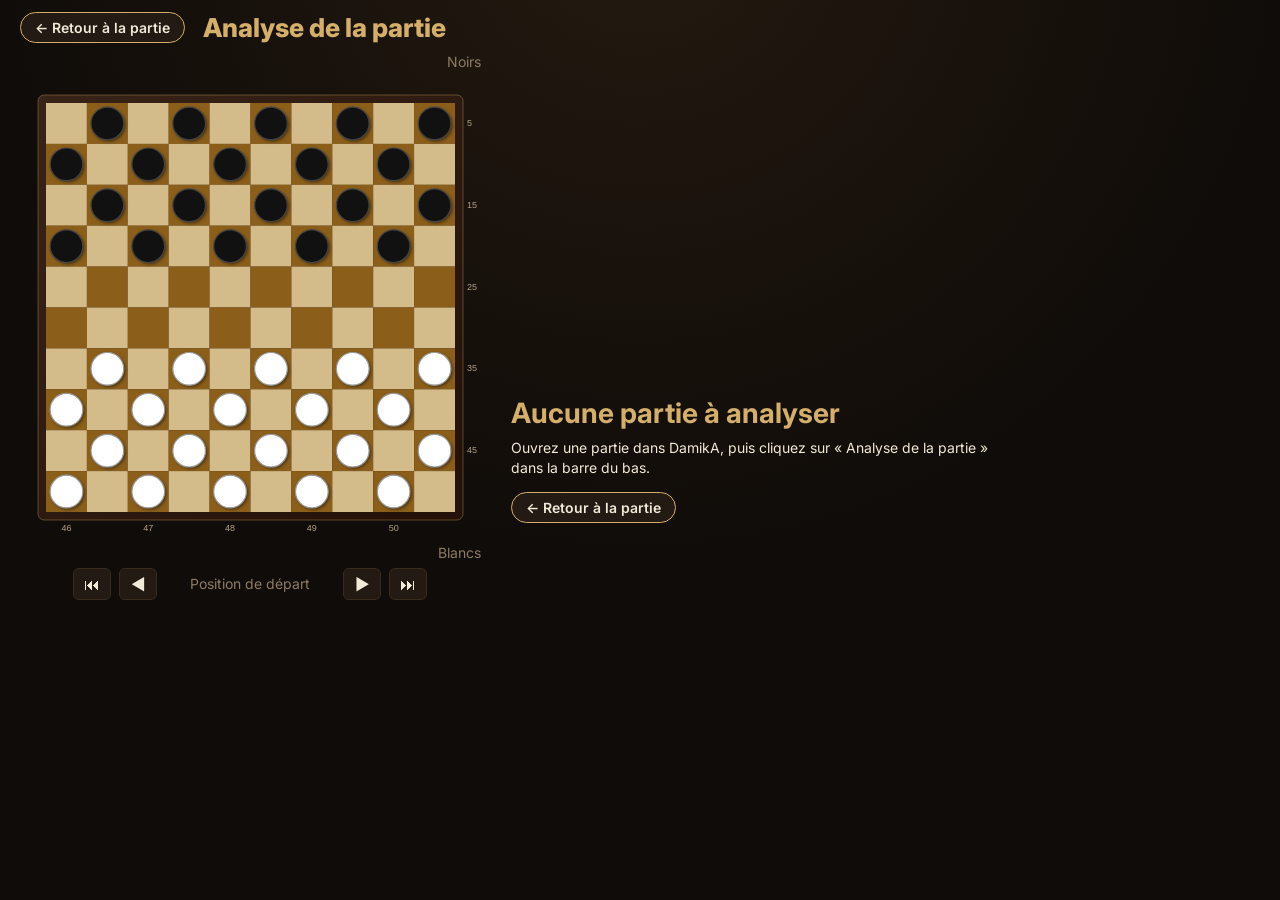
==== commit 88541d60: "P41 : courbe d'évaluation de l'écran d'analyse (relief, survol, pastilles, tournant, phases), mise e" ====
--- a/film.html
+++ b/film.html
@@ -13,7 +13,7 @@
 <body>
 <main class="film" id="film">
   <header class="film-head">
-    <a class="film-back" href="index.html" title="Retour à DamikA">← DamikA</a>
+    <a class="film-back" href="index.html" title="Revenir à la partie dans DamikA">← Retour à la partie</a>
     <h1 class="film-title">Analyse de la partie</h1>
     <div class="film-progress" id="film-progress" role="status" hidden>
       <span class="film-progress-label" id="film-progress-label"></span>
@@ -40,24 +40,35 @@
     <div class="film-msg" id="film-msg" role="status">
       <h2 id="film-msg-title"></h2>
       <p id="film-msg-text"></p>
-      <a class="film-back" href="index.html">← Retour à DamikA</a>
+      <a class="film-back" href="index.html">← Retour à la partie</a>
     </div>
     <div class="film-panel film-chart-panel">
       <div class="film-panel-head">
-        <h2>Imprécisions cumulées, coup après coup</h2>
-        <div class="film-legend"><span class="lg lg-w"></span>Blancs <span class="lg lg-b"></span>Noirs</div>
+        <div class="film-head-left">
+          <div class="film-toggle" role="group" aria-label="Courbe affichée">
+            <button type="button" class="active" data-view="eval" aria-pressed="true">Évaluation</button>
+            <button type="button" data-view="cum" aria-pressed="false">Imprécisions cumulées</button>
+          </div>
+          <span class="film-help" tabindex="0" role="note" aria-label="Aide sur la courbe"><span class="film-help-q">?</span><span class="film-help-tip" id="film-help-chart"></span></span>
+        </div>
+        <div class="film-legend" id="film-legend"></div>
       </div>
-      <svg id="film-chart" viewBox="0 0 600 230" preserveAspectRatio="xMidYMid meet" role="img" aria-label="Courbe des imprécisions cumulées par camp"></svg>
-      <p class="film-note" id="film-chart-note"></p>
+      <div class="film-chart-box" id="film-chart-box"><svg id="film-chart" viewBox="0 0 600 250" preserveAspectRatio="xMidYMid meet" role="img" aria-label="Courbe d'évaluation de la partie, vue des Blancs"></svg></div>
     </div>
     <div class="film-panel film-losses-panel">
-      <div class="film-panel-head"><h2>Les trois plus grosses pertes</h2><span class="film-hint">Cliquer pour voir la position</span></div>
+      <div class="film-panel-head"><div class="film-head-left"><h2>Les trois plus grosses pertes</h2><span class="film-help" tabindex="0" role="note" aria-label="Aide sur les pertes"><span class="film-help-q">?</span><span class="film-help-tip">Les trois coups où chaque camp a perdu le plus. Cliquer sur l'un d'eux pour voir la position juste avant : le coup joué (flèche rouge) et le meilleur coup (flèche verte).</span></span></div></div>
       <div class="film-losses" id="film-losses"></div>
     </div>
   </section>
 
   <footer class="film-foot" id="film-foot"></footer>
 </main>
+<div class="film-tip" id="film-tip" hidden aria-hidden="true">
+  <div class="film-tip-board"><canvas id="film-tip-canvas"></canvas></div>
+  <div class="tip-move" id="film-tip-move"></div>
+  <div class="tip-eval" id="film-tip-eval"></div>
+  <div class="tip-fault" id="film-tip-fault" hidden></div>
+</div>
 <script type="module" src="js/film.js"></script>
 </body>
 </html>
--- a/css/style.css
+++ b/css/style.css
@@ -67,6 +67,11 @@
   --eval-light: rgba(255, 210, 110, 1);
   --eval-zone: rgba(255, 200, 80, 0.38);
   --eval-tick: rgba(170, 156, 136, 0.95);
+  /* Écran d'analyse (P41) : pastilles des fautes signalées, une couleur par gravité, et chiffre posé dessus. */
+  --fault-light: #e8c25a;
+  --fault-mid: #f08a3c;
+  --fault-major: #ff6a55;
+  --fault-on: #1a120a;
   /* Plaque de score (grand nombre sous le damier) : un fond par camp qui a l'avantage. */
   --plate-white-bg: linear-gradient(180deg, #fff8e6 0%, #ecdcb6 100%);
   --plate-white-fg: #2a1c0a;
@@ -175,6 +180,12 @@
   --eval-light: rgba(255, 186, 60, 1);
   --eval-zone: rgba(224, 150, 20, 0.4);
   --eval-tick: rgba(120, 98, 66, 0.95);
+  /* Contrastes mesurés (WCAG) contre --panel #e6d9be : légère 4,7:1, faute 4,1:1, majeure 5,8:1 (graphiques, 3:1 exigé ; la
+     couleur « majeure » sert aussi de texte : 4,5:1 exigé, 5,8:1) ; chiffre --fault-on sur la pastille : 6,2 / 5,4 / 7,7:1. */
+  --fault-light: #7a5800;
+  --fault-mid: #a1500a;
+  --fault-major: #9c1c14;
+  --fault-on: #fff8ea;
   --plate-white-bg: linear-gradient(180deg, #efe5cd 0%, #dccca3 100%);
   --plate-white-fg: #3a2408;
   --plate-black-bg: linear-gradient(180deg, #5a4838 0%, #2a2018 100%);
@@ -1547,18 +1558,21 @@
   display: flex;
   align-items: center;
   justify-content: center;
-  gap: 5px;
+  gap: 2px;
   background: var(--panel);
   border: 1px solid var(--panel-border);
   border-radius: var(--radius-md);
-  padding: 10px;
+  padding: 10px 6px;
+  container-type: inline-size; /* palier compact (P38) : voir @container ci-dessous */
   width: var(--frame-px, 100%);
   max-width: 100%;
   margin: 0 auto;
   box-sizing: border-box;
 }
 .ctrl-btn {
-  width: 45px;
+  width: 36px;
+  flex: 0 1 auto;
+  min-width: 0;
   height: 40px;
   border-radius: var(--radius-sm);
   border: 1px solid var(--panel-border);
@@ -1572,7 +1586,7 @@
 .ctrl-btn:disabled { opacity: 0.3; cursor: default; }
 .ctrl-btn:disabled:hover { background: var(--bg-2); color: var(--text-1); }
 .ctrl-btn-main {
-  width: 52px;
+  width: 40px;
   background: var(--gold-chip);
   color: #241a0d;
   border-color: var(--chip-border);
@@ -1584,17 +1598,20 @@
   width: 1px;
   height: 27px;
   background: var(--panel-border);
-  margin: 0 7px;
+  margin: 0 4px;
+  flex: none;
 }
 .ctrl-speed-label {
   font-size: 14px;
   color: var(--text-2);
   display: flex;
   align-items: center;
-  gap: 8px;
+  gap: 4px;
+  min-width: 0;
 }
 #speed-slider {
-  width: 90px;
+  width: 48px;
+  min-width: 24px;
   accent-color: var(--gold);
   cursor: pointer;
 }
@@ -1602,13 +1619,23 @@
   color: var(--gold-text);
   font-weight: 700;
   font-size: 13px;
-  min-width: 26px;
+  min-width: 24px;
   text-align: center;
 }
 .ctrl-btn.active { background: var(--gold-chip); color: #241a0d; border-color: var(--chip-border); }
 .ctrl-btn.active:hover { background: var(--gold-chip); filter: brightness(1.08); }
 /* Bouton à libellé texte (« Analyse ») dans la barre de contrôles. */
-.ctrl-btn-text { width: auto; padding: 0 12px; font-size: 14px; font-weight: 600; }
+.ctrl-btn-text { width: auto; padding: 0 8px; font-size: 14px; font-weight: 600; white-space: nowrap; flex: none; min-width: auto; }
+/* Barre étroite (damier réduit, ≈ 1280 px d'écran) : boutons plus petits et libellé « Vitesse » masqué
+   (le curseur garde son infobulle) ; ordre et libellés des boutons inchangés. */
+@container (max-width: 540px) {
+  .ctrl-btn { width: 32px; }
+  .ctrl-btn-main { width: 36px; }
+  .ctrl-btn.ctrl-btn-text { width: auto; padding: 0 6px; font-size: 13px; }
+  .ctrl-sep { margin: 0 2px; }
+  .ctrl-speed-text { display: none; }
+  #speed-slider { width: 40px; }
+}
 
 /* ---------- Analyse du moteur (étage 2b) ---------- */
 /* JAUGE d'évaluation verticale (Noirs en haut, Blancs en bas comme les cartes joueurs ; .flipped, basculé
--- a/css/film.css
+++ b/css/film.css
@@ -58,12 +58,31 @@
 .film-panel { background: var(--panel); border: 1px solid var(--panel-border); border-radius: 8px; padding: 10px 14px; min-height: 0; min-width: 0; display: flex; flex-direction: column; }
 .film-panel-head { display: flex; align-items: baseline; justify-content: space-between; gap: 10px; margin-bottom: 4px; }
 .film-panel h2 { font-weight: 700; font-size: 20px; margin: 0; color: var(--text-0); }
-.film-hint { color: var(--text-2); font-size: 11.5px; }
 .film-legend { color: var(--text-2); font-size: 12px; display: flex; align-items: center; gap: 6px; }
 .lg { display: inline-block; width: 18px; height: 3px; border-radius: 2px; margin-left: 8px; }
 .lg-w { background: var(--text-0); } .lg-b { background: repeating-linear-gradient(90deg, var(--gold) 0 7px, transparent 7px 11px); }
 #film-chart { flex: 1 1 0; min-height: 0; width: 100%; cursor: pointer; }
-.film-note { margin: 2px 0 0; color: var(--text-2); font-size: 11.5px; line-height: 1.35; }
+.film-toggle { display: inline-flex; border: 1px solid var(--panel-border); border-radius: 999px; overflow: hidden; }
+.film-toggle button { background: transparent; border: 0; padding: 4px 14px; cursor: pointer; font-size: 13px; font-weight: 600; color: var(--text-2); }
+.film-toggle button + button { border-left: 1px solid var(--panel-border); }
+.film-toggle button:hover { color: var(--text-0); }
+.film-toggle button.active { background: var(--gold-chip); color: var(--on-gold); }
+.lg-ew, .lg-eb { height: 9px; border-radius: 2px; }
+.lg-ew { background: var(--eval-white-1); border: 1px solid var(--eval-border); }
+.lg-eb { background: var(--eval-dark-1); border: 1px solid var(--eval-border); }
+.dt { display: inline-block; width: 10px; height: 10px; border-radius: 50%; margin-left: 10px; }
+.dt-light { background: var(--fault-light); } .dt-mid { background: var(--fault-mid); } .dt-major { background: var(--fault-major); }
+/* infobulle de survol : ne capte jamais la souris, reste dans la fenêtre (positionnée par js/film.js) */
+.film-tip { position: fixed; z-index: 20; pointer-events: none; width: 276px; padding: 8px; background: var(--panel); color: var(--text-0); border: 1px solid var(--panel-border); border-radius: 8px; box-shadow: 0 6px 18px rgba(0, 0, 0, .35); font-size: 15px; line-height: 1.35; }
+.film-tip[hidden] { display: none; }
+/* le BoardRenderer impose un canvas d'au moins 280 px : réduit par transform dans une fenêtre de 260 px */
+.film-tip-board { width: 260px; height: 260px; overflow: hidden; border-radius: 4px; }
+.film-tip-board canvas { display: block; transform-origin: 0 0; transform: scale(0.9286); }
+.tip-move { margin-top: 6px; font-weight: 700; font-size: 18px; }
+.tip-eval { color: var(--text-2); font-variant-numeric: tabular-nums; }
+.tip-fault { margin-top: 4px; padding-top: 4px; border-top: 1px solid var(--panel-border); }
+.tip-fault[hidden] { display: none; }
+.tip-g { font-weight: 700; }
 
 .film-losses { display: grid; grid-template-columns: 1fr 1fr; gap: 10px; min-height: 0; flex: 1; align-content: start; }
 .film-loss-col h3 { margin: 0 0 4px; font-size: 12px; font-weight: 600; letter-spacing: .06em; text-transform: uppercase; color: var(--text-2); }
@@ -82,6 +101,47 @@
 
 .film-foot { grid-area: foot; color: var(--text-2); font-size: 11.5px; line-height: 1.35; display: flex; justify-content: space-between; gap: 16px; min-height: 16px; }
 
+/* ---- P41B : « c'est l'analyse la vedette, pas le damier » ----
+   Colonne du damier : 36 % de la largeur au plus ; colonne d'analyse : tout le reste, courbe ≈ 60 % de la hauteur. Aucun texte utile
+   sous 14 px (13 px au minimum seulement dans la mise en page étroite, bloc ≤ 900 px plus bas, inchangé). */
+.film-board-col { --bsz: min(calc(100dvh - 190px), 36vw); }
+.film-side { grid-template-rows: minmax(0, 3fr) minmax(0, 2fr); }
+.film-back { display: inline-flex; align-items: center; font-size: 14px; font-weight: 600; color: var(--text-0); background: var(--panel); border: 1px solid var(--gold); border-radius: 999px; padding: 6px 14px; }
+.film-back:hover { background: var(--gold-soft); color: var(--gold-text); }
+.film-players { font-size: 15px; }
+.film-players .tag { font-size: 14px; }
+.film-nav button { width: 38px; height: 32px; font-size: 16px; }
+.film-ply { font-size: 14px; min-width: 170px; }
+.film-progress, .film-game-btn { font-size: 14px; }
+.film-test-label { font-size: 14px; font-weight: 700; color: var(--text-2); align-self: center; margin-right: 4px; }
+.film-panel-head { align-items: center; gap: 12px; margin-bottom: 6px; }
+.film-head-left { display: flex; align-items: center; gap: 10px; min-width: 0; }
+.film-toggle button { font-size: 15px; padding: 5px 16px; }
+.film-legend { font-size: 14px; }
+.lg { height: 4px; }
+.lg-ew, .lg-eb { height: 10px; }
+.dt { width: 12px; height: 12px; }
+.film-chart-box { flex: 1 1 0; min-height: 0; position: relative; }
+#film-chart { position: absolute; inset: 0; width: 100%; height: 100%; display: block; }
+/* « ? » : explication en infobulle (remplace les longues phrases sous la courbe et en bas de page) */
+.film-help { position: relative; display: inline-flex; flex: none; outline: none; }
+.film-help-q { width: 24px; height: 24px; border-radius: 50%; border: 1px solid var(--text-2); color: var(--text-2); display: inline-flex; align-items: center; justify-content: center; font-size: 14px; font-weight: 700; cursor: help; }
+.film-help:hover .film-help-q, .film-help:focus .film-help-q { border-color: var(--gold); color: var(--gold-text); }
+.film-help-tip { display: none; position: absolute; top: calc(100% + 6px); left: 0; z-index: 15; width: 380px; max-width: 70vw; padding: 10px 12px; background: var(--panel); color: var(--text-0); border: 1px solid var(--panel-border); border-radius: 8px; box-shadow: 0 6px 18px rgba(0, 0, 0, .35); font-size: 14px; font-weight: 400; line-height: 1.4; text-align: left; white-space: normal; pointer-events: none; }
+.film-help:hover .film-help-tip, .film-help:focus .film-help-tip { display: block; }
+/* Les trois plus grosses pertes : les blocs s'étirent pour remplir la hauteur */
+.film-losses { gap: 14px; align-content: stretch; }
+.film-loss-col { display: flex; flex-direction: column; gap: 8px; min-height: 0; }
+.film-loss-col h3 { font-size: 14px; margin: 0; }
+.film-loss { flex: 1 1 0; min-height: 0; margin-bottom: 0; grid-template-columns: 28px minmax(0, 1fr) auto; padding: 6px 10px; }
+.film-loss .rk { font-size: 22px; }
+.film-loss .mv { font-size: 18px; font-weight: 700; }
+.film-loss .mv small { font-size: 15px; font-weight: 400; }
+.film-loss .ls { font-size: 20px; font-weight: 700; white-space: nowrap; }
+.film-loss .ls small { display: inline; font-size: 14px; font-weight: 500; color: var(--text-2); }
+.film-empty { font-size: 14px; }
+.film-foot { font-size: 14px; }
+
 /* étroit : une seule colonne, toujours sans défilement */
 @media (max-width: 900px) {
   .film { padding: 8px 12px 6px; gap: 6px; grid-template-columns: minmax(0, 1fr); grid-template-rows: auto auto minmax(0, 1fr) auto; grid-template-areas: "head" "board" "side" "foot"; }
@@ -94,15 +154,17 @@
   .film-board-col { --bsz: min(calc(100vw - 24px), 38dvh); width: 100%; align-items: center; gap: 3px; }
   .film-players { width: var(--bsz); font-size: 12px; }
   .film-side { grid-template-rows: minmax(90px, 1fr) auto; gap: 6px; }
-  #film-chart { min-height: 60px; }
+  .film-chart-box { min-height: 90px; }
+  .film-help-tip { width: 260px; }
   .film-panel-head { margin-bottom: 0; }
   .film-legend { display: none; }
+  .film-toggle button { padding: 3px 9px; font-size: 12px; }
   .film-loss .mv small, .film-loss .ls small { display: none; }
   .film-loss { grid-template-columns: 14px 1fr auto; gap: 4px; font-size: 12px; }
   .film-loss-col h3 { font-size: 10px; margin-bottom: 2px; overflow: hidden; text-overflow: ellipsis; white-space: nowrap; }
   .film-panel { padding: 6px 10px; }
   .film-panel h2 { font-size: 16px; }
-  .film-hint, .film-note, .film-foot { display: none; }
+  .film-foot { display: none; }
   .film-loss { padding: 3px 6px; margin-bottom: 3px; }
 }
 @media (prefers-reduced-motion: no-preference) {
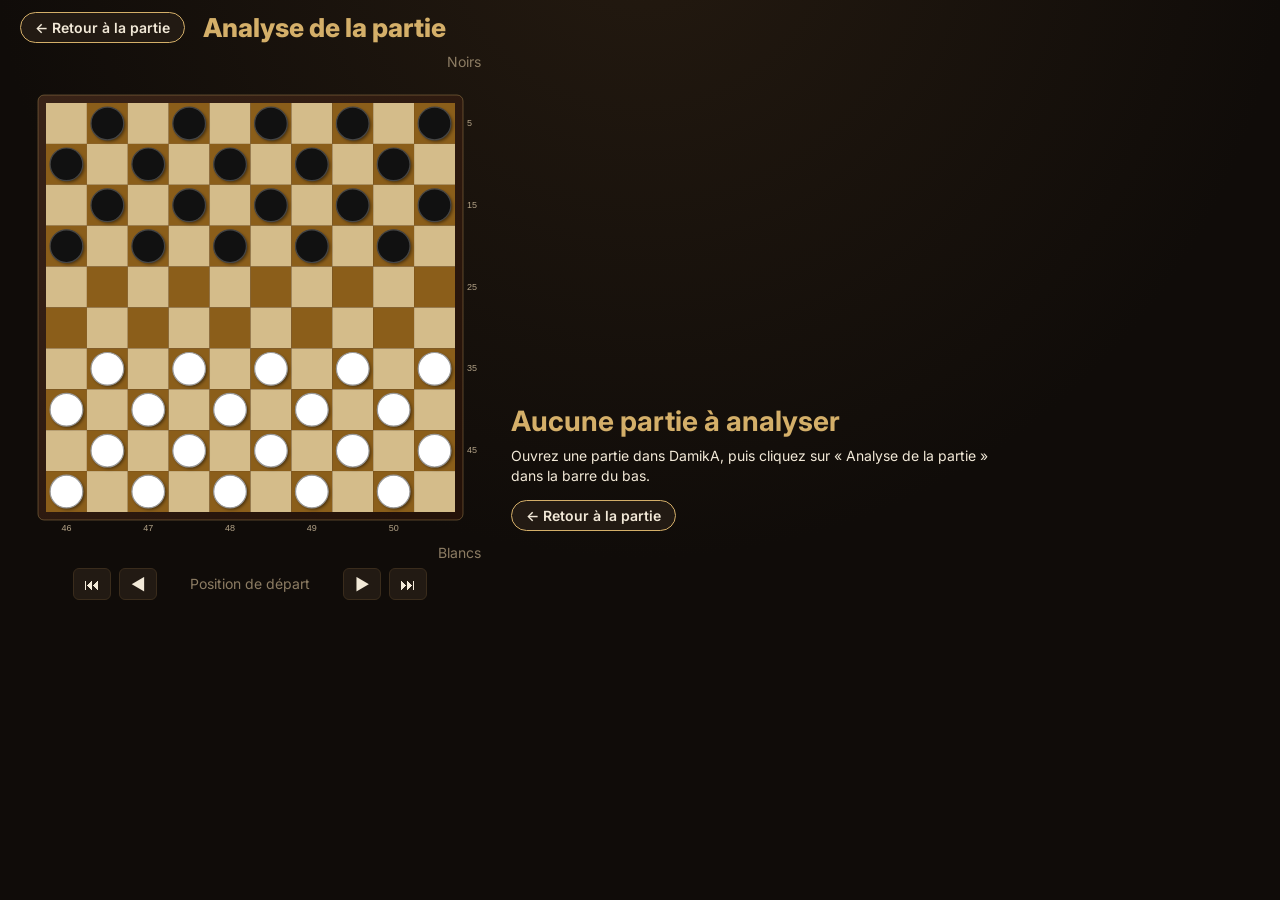
==== commit 4948eef0: "P42 : moments critiques de l'écran d'analyse (frise, carte du coup affiché, difficulté de la faute) " ====
--- a/film.html
+++ b/film.html
@@ -55,9 +55,21 @@
       </div>
       <div class="film-chart-box" id="film-chart-box"><svg id="film-chart" viewBox="0 0 600 250" preserveAspectRatio="xMidYMid meet" role="img" aria-label="Courbe d'évaluation de la partie, vue des Blancs"></svg></div>
     </div>
-    <div class="film-panel film-losses-panel">
-      <div class="film-panel-head"><div class="film-head-left"><h2>Les trois plus grosses pertes</h2><span class="film-help" tabindex="0" role="note" aria-label="Aide sur les pertes"><span class="film-help-q">?</span><span class="film-help-tip">Les trois coups où chaque camp a perdu le plus. Cliquer sur l'un d'eux pour voir la position juste avant : le coup joué (flèche rouge) et le meilleur coup (flèche verte).</span></span></div></div>
-      <div class="film-losses" id="film-losses"></div>
+    <div class="film-panel film-moments-panel">
+      <div class="film-panel-head">
+        <div class="film-head-left"><h2>Moments critiques</h2><span class="film-help" tabindex="0" role="note" aria-label="Aide sur les moments critiques"><span class="film-help-q">?</span><span class="film-help-tip">Les coups où un camp a mal joué, dans l'ordre de la partie (même numéro que sur la courbe). Cliquer sur l'un d'eux : le damier montre la position juste avant, avec le coup joué (flèche rouge) et le meilleur coup (flèche verte).</span></span></div>
+        <div class="film-seg" role="group" aria-label="Filtrer par camp">
+          <button type="button" class="active" data-side="all" aria-pressed="true">Tous</button>
+          <button type="button" data-side="w" aria-pressed="false">Blancs</button>
+          <button type="button" data-side="b" aria-pressed="false">Noirs</button>
+        </div>
+      </div>
+      <div class="film-frise" id="film-frise">
+        <button type="button" class="film-arrow" id="frise-prev" aria-label="Moments précédents">◀</button>
+        <div class="film-frise-view" id="film-frise-view"><div class="film-frise-track" id="film-frise-track"></div></div>
+        <button type="button" class="film-arrow" id="frise-next" aria-label="Moments suivants">▶</button>
+      </div>
+      <div class="film-moment" id="film-moment" aria-live="polite"></div>
     </div>
   </section>
 
--- a/css/film.css
+++ b/css/film.css
@@ -1,5 +1,6 @@
 /* DAMIKA — écran « Film de la partie » (maquette B) : tout tient à l'écran, aucun défilement. */
 /* Couleurs, thème clair / sombre et polices : celles de l'appli (css/style.css, chargée avant ce fichier). Aucune couleur propre au Film. */
+:root { --film-played-arrow: #e5392a; } /* rouge vif du coup joué (damier ET carte du moment) : seule couleur propre à l'écran d'analyse */
 * { box-sizing: border-box; }
 html, body { height: 100%; margin: 0; }
 body {
@@ -45,7 +46,7 @@
 .film-board-col { grid-area: board; display: flex; flex-direction: column; gap: 6px; min-height: 0; --bsz: min(calc(100dvh - 190px), 46vw); width: var(--bsz); }
 .film-board-wrap { width: var(--bsz); height: var(--bsz); }
 /* le BoardRenderer de l'appli fixe lui-même la taille en pixels ; flèche du coup joué = rouge de l'appli */
-#film-board { display: block; --arrow-color: #e5392a; /* rouge vif, lisible sur les 4 damiers (le --danger du thème clair est trop sombre sur l'ardoise) */ }
+#film-board { display: block; --arrow-color: var(--film-played-arrow); /* rouge vif, lisible sur les 4 damiers (le --danger du thème clair est trop sombre sur l'ardoise) */ }
 .film-players { display: flex; justify-content: space-between; align-items: baseline; gap: 8px; font-size: 13px; min-height: 18px; }
 .film-players .nm { font-weight: 600; }
 .film-players .tag { color: var(--text-2); font-size: 12px; }
@@ -84,20 +85,9 @@
 .tip-fault[hidden] { display: none; }
 .tip-g { font-weight: 700; }
 
-.film-losses { display: grid; grid-template-columns: 1fr 1fr; gap: 10px; min-height: 0; flex: 1; align-content: start; }
-.film-loss-col h3 { margin: 0 0 4px; font-size: 12px; font-weight: 600; letter-spacing: .06em; text-transform: uppercase; color: var(--text-2); }
-.film-loss {
   display: grid; grid-template-columns: 22px 1fr auto; gap: 8px; align-items: center; width: 100%; text-align: left;
   background: transparent; border: 1px solid var(--panel-border); border-radius: 6px; padding: 5px 8px; margin-bottom: 5px; cursor: pointer;
 }
-.film-loss:hover, .film-loss.active { border-color: var(--gold); background: var(--gold-soft); }
-.film-loss .rk { color: var(--gold); font-weight: 700; font-size: 18px; }
-.film-loss .mv { font-weight: 600; }
-.film-loss .mv small { display: block; color: var(--text-2); font-weight: 400; font-size: 11.5px; }
-.film-loss .ls { font-variant-numeric: tabular-nums; font-weight: 700; color: var(--danger); text-align: right; }
-.film-loss .ls small { display: block; font-weight: 500; color: var(--text-2); font-size: 11px; }
-.film-loss.gagnant .ls { color: var(--text-2); }
-.film-empty { color: var(--text-2); font-size: 12.5px; padding: 4px 2px; }
 
 .film-foot { grid-area: foot; color: var(--text-2); font-size: 11.5px; line-height: 1.35; display: flex; justify-content: space-between; gap: 16px; min-height: 16px; }
 
@@ -105,7 +95,7 @@
    Colonne du damier : 36 % de la largeur au plus ; colonne d'analyse : tout le reste, courbe ≈ 60 % de la hauteur. Aucun texte utile
    sous 14 px (13 px au minimum seulement dans la mise en page étroite, bloc ≤ 900 px plus bas, inchangé). */
 .film-board-col { --bsz: min(calc(100dvh - 190px), 36vw); }
-.film-side { grid-template-rows: minmax(0, 3fr) minmax(0, 2fr); }
+.film-side { grid-template-rows: minmax(0, 1.2fr) minmax(0, 1fr); } /* courbe ≈ 55 %, moments critiques ≈ 45 % (P42 : la carte du moment a besoin de hauteur) */
 .film-back { display: inline-flex; align-items: center; font-size: 14px; font-weight: 600; color: var(--text-0); background: var(--panel); border: 1px solid var(--gold); border-radius: 999px; padding: 6px 14px; }
 .film-back:hover { background: var(--gold-soft); color: var(--gold-text); }
 .film-players { font-size: 15px; }
@@ -130,17 +120,61 @@
 .film-help-tip { display: none; position: absolute; top: calc(100% + 6px); left: 0; z-index: 15; width: 380px; max-width: 70vw; padding: 10px 12px; background: var(--panel); color: var(--text-0); border: 1px solid var(--panel-border); border-radius: 8px; box-shadow: 0 6px 18px rgba(0, 0, 0, .35); font-size: 14px; font-weight: 400; line-height: 1.4; text-align: left; white-space: normal; pointer-events: none; }
 .film-help:hover .film-help-tip, .film-help:focus .film-help-tip { display: block; }
 /* Les trois plus grosses pertes : les blocs s'étirent pour remplir la hauteur */
-.film-losses { gap: 14px; align-content: stretch; }
-.film-loss-col { display: flex; flex-direction: column; gap: 8px; min-height: 0; }
-.film-loss-col h3 { font-size: 14px; margin: 0; }
-.film-loss { flex: 1 1 0; min-height: 0; margin-bottom: 0; grid-template-columns: 28px minmax(0, 1fr) auto; padding: 6px 10px; }
-.film-loss .rk { font-size: 22px; }
-.film-loss .mv { font-size: 18px; font-weight: 700; }
-.film-loss .mv small { font-size: 15px; font-weight: 400; }
-.film-loss .ls { font-size: 20px; font-weight: 700; white-space: nowrap; }
-.film-loss .ls small { display: inline; font-size: 14px; font-weight: 500; color: var(--text-2); }
-.film-empty { font-size: 14px; }
 .film-foot { font-size: 14px; }
+
+/* ---- P42 : moments critiques (frise + carte du moment) ---- */
+.film-seg { display: inline-flex; border: 1px solid var(--panel-border); border-radius: 999px; overflow: hidden; flex: none; }
+.film-seg button { background: transparent; border: 0; padding: 4px 14px; cursor: pointer; font-size: 14px; font-weight: 600; color: var(--text-2); }
+.film-seg button + button { border-left: 1px solid var(--panel-border); }
+.film-seg button:hover { color: var(--text-0); }
+.film-seg button.active { background: var(--gold-chip); color: var(--on-gold); }
+.film-frise { display: flex; align-items: center; gap: 6px; margin-bottom: 8px; }
+.film-frise[hidden] { display: none; }
+.film-frise-view { flex: 1 1 0; min-width: 0; overflow: hidden; }
+.film-frise-track { display: flex; gap: 8px; }
+.film-card { flex: none; width: 178px; height: 72px; display: flex; align-items: center; gap: 8px; padding: 6px 8px; text-align: left; cursor: pointer; background: transparent; border: 1px solid var(--panel-border); border-radius: 8px; color: var(--text-0); }
+.film-card:hover { border-color: var(--gold); }
+.film-card.active { border-color: var(--gold); background: var(--gold-soft); }
+.fc-dot { flex: none; width: 28px; height: 28px; border-radius: 50%; display: inline-flex; align-items: center; justify-content: center; color: var(--fault-on); font-size: 14px; font-weight: 700; }
+.fc-txt { display: flex; flex-direction: column; min-width: 0; line-height: 1.25; }
+.fc-txt b { font-size: 16px; white-space: nowrap; }
+.fc-txt small { font-size: 14px; color: var(--text-2); white-space: nowrap; }
+.fc-txt small.fc-tour { color: var(--fault-major); font-weight: 700; }
+.film-arrow { flex: none; width: 32px; height: 48px; background: var(--panel); border: 1px solid var(--panel-border); border-radius: 8px; cursor: pointer; font-size: 14px; color: var(--text-0); }
+.film-arrow:hover:not(:disabled) { border-color: var(--gold); color: var(--gold-text); }
+.film-arrow:disabled { opacity: .3; cursor: default; }
+.film-frise.single .film-arrow { display: none; }
+.film-moment { flex: 1 1 0; min-height: 0; display: grid; grid-template-columns: minmax(0, 1.15fr) minmax(0, 1fr); gap: 6px 22px; padding: 10px 16px; border: 1px solid var(--panel-border); border-radius: 8px; overflow: hidden; }
+.film-moment[data-empty] { display: flex; align-items: center; justify-content: center; }
+.mc-empty { margin: 0; color: var(--text-2); font-size: 16px; text-align: center; }
+.mc-main, .mc-side { min-width: 0; min-height: 0; display: flex; flex-direction: column; gap: 4px; }
+.mc-over { font-size: 14px; font-weight: 600; color: var(--text-2); }
+.mc-big { display: flex; flex-wrap: wrap; align-items: center; gap: 2px 12px; }
+.mc-move { font-size: 28px; font-weight: 800; line-height: 1.15; }
+.mc-loss { font-size: 24px; font-weight: 700; white-space: nowrap; }
+.mc-badge { font-size: 14px; font-weight: 700; padding: 2px 10px; border-radius: 999px; color: var(--fault-on); }
+.verdict-best, .verdict-good { background: var(--success); }
+.verdict-small { background: var(--text-2); }
+.mc-loss-small { color: var(--text-2); }
+.film-moment[data-simple] .mc-sentence { font-size: 16px; margin-top: 6px; }
+.mc-trait { font-size: 14px; color: var(--text-2); }
+.mc-line { font-size: 15px; line-height: 1.45; }
+.mc-line b { font-weight: 700; }
+.mc-line small { font-size: 14px; color: var(--text-2); }
+.sw { display: inline-block; width: 24px; height: 5px; border-radius: 3px; margin-right: 8px; vertical-align: middle; }
+.sw-played { background: var(--film-played-arrow); }
+.sw-best { background: var(--best-arrow-color); }
+.mc-diff-head { display: flex; align-items: center; gap: 12px; }
+.mc-diff-label { font-size: 18px; font-weight: 700; }
+.gauge { display: inline-flex; gap: 5px; }
+.gd { width: 13px; height: 13px; border-radius: 50%; border: 1.5px solid var(--text-2); }
+.gd.on { background: var(--gold); border-color: var(--gold); }
+.mc-sentence { margin: 4px 0 0; font-size: 15px; line-height: 1.4; }
+.mc-nav { margin-top: auto; display: flex; gap: 8px; flex-wrap: wrap; }
+.mc-btn { font-size: 14px; font-weight: 600; padding: 6px 12px; cursor: pointer; background: var(--panel); border: 1px solid var(--panel-border); border-radius: 8px; color: var(--text-0); }
+.mc-btn:hover:not(:disabled) { border-color: var(--gold); color: var(--gold-text); }
+.mc-btn:disabled { opacity: .35; cursor: default; }
+@media (max-height: 760px) { .film-moment { padding: 4px 12px; } .film-panel { padding-top: 6px; padding-bottom: 6px; } .film-side { grid-template-rows: minmax(0, 1fr) minmax(0, 1fr); } .mc-sentence { font-size: 14px; } .film-moment { padding: 6px 12px; gap: 0 18px; } .film-card { height: 60px; } .fc-txt { line-height: 1.12; } .mc-main, .mc-side { gap: 1px; } .mc-move { font-size: 26px; } .mc-loss { font-size: 22px; } .mc-line { line-height: 1.3; } .mc-sentence { margin-top: 2px; line-height: 1.3; } .mc-diff-label { font-size: 16px; } .film-frise { margin-bottom: 4px; } .mc-big { gap: 0 12px; } }
 
 /* étroit : une seule colonne, toujours sans défilement */
 @media (max-width: 900px) {
@@ -155,18 +189,15 @@
   .film-players { width: var(--bsz); font-size: 12px; }
   .film-side { grid-template-rows: minmax(90px, 1fr) auto; gap: 6px; }
   .film-chart-box { min-height: 90px; }
+  .film-moment { display: none; }
+  .film-card { width: 150px; height: 64px; }
   .film-help-tip { width: 260px; }
   .film-panel-head { margin-bottom: 0; }
   .film-legend { display: none; }
   .film-toggle button { padding: 3px 9px; font-size: 12px; }
-  .film-loss .mv small, .film-loss .ls small { display: none; }
-  .film-loss { grid-template-columns: 14px 1fr auto; gap: 4px; font-size: 12px; }
-  .film-loss-col h3 { font-size: 10px; margin-bottom: 2px; overflow: hidden; text-overflow: ellipsis; white-space: nowrap; }
   .film-panel { padding: 6px 10px; }
   .film-panel h2 { font-size: 16px; }
   .film-foot { display: none; }
-  .film-loss { padding: 3px 6px; margin-bottom: 3px; }
 }
 @media (prefers-reduced-motion: no-preference) {
-  .film-loss, .film-game-btn, .film-nav button { transition: border-color .15s, background .15s, color .15s; }
-}
+}
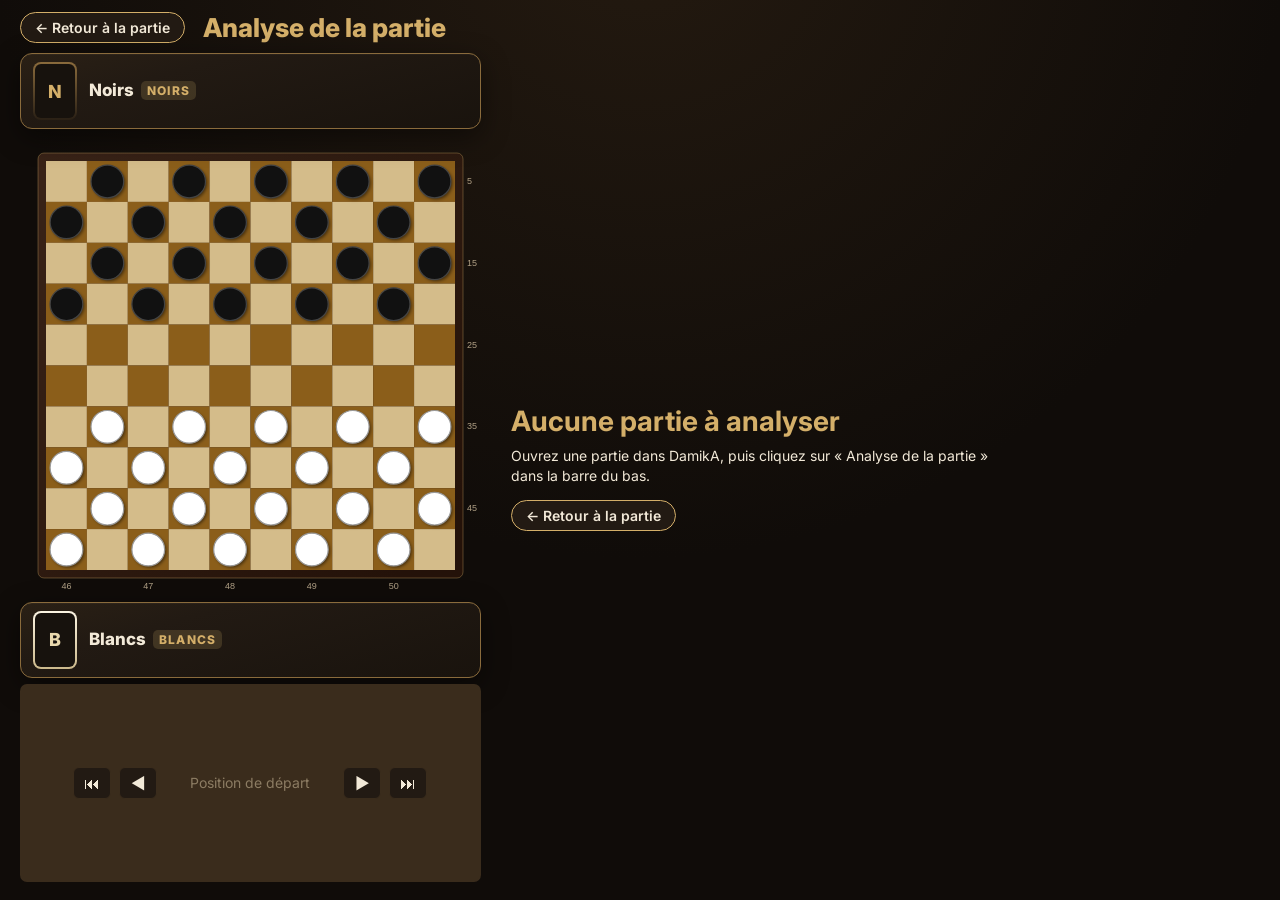
==== commit c5d51962: "Analyse de la partie : récit par camp, zoom sur la courbe, cartes joueurs et bandeau du tournoi - Ré" ====
--- a/film.html
+++ b/film.html
@@ -24,6 +24,7 @@
   </header>
 
   <section class="film-board-col" aria-label="Damier">
+    <div class="film-info" id="film-info" hidden></div>
     <div class="film-players film-players-top" id="film-top"></div>
     <div class="film-board-wrap"><canvas id="film-board" aria-label="Damier de la position choisie"></canvas></div>
     <div class="film-players film-players-bottom" id="film-bottom"></div>
@@ -42,6 +43,14 @@
       <p id="film-msg-text"></p>
       <a class="film-back" href="index.html">← Retour à la partie</a>
     </div>
+    <div class="film-panel film-story" id="film-story-panel">
+      <div class="story-head"><h2>Le récit de la partie</h2><button type="button" class="mc-btn story-more" id="film-story-more" hidden aria-expanded="false">Lire la suite</button></div>
+      <div class="film-story-text" id="film-story-text"></div>
+      <div class="film-story-pop" id="film-story-pop" role="dialog" aria-label="Le récit de la partie" hidden>
+        <div class="story-head"><h2>Le récit de la partie</h2><button type="button" class="mc-btn" id="film-story-close">Fermer</button></div>
+        <div class="story-pop-text" id="film-story-pop-text"></div>
+      </div>
+    </div>
     <div class="film-panel film-chart-panel">
       <div class="film-panel-head">
         <div class="film-head-left">
@@ -51,9 +60,21 @@
           </div>
           <span class="film-help" tabindex="0" role="note" aria-label="Aide sur la courbe"><span class="film-help-q">?</span><span class="film-help-tip" id="film-help-chart"></span></span>
         </div>
+        <div class="film-zoom" role="group" aria-label="Zoom sur la courbe" title="Zoom : Ctrl + molette, ou glisser sur la courbe">
+          <button type="button" id="film-zoom-out" class="zb" aria-label="Zoom arrière" disabled>−</button>
+          <button type="button" id="film-zoom-in" class="zb" aria-label="Zoom avant">+</button>
+          <button type="button" id="film-zoom-all" class="zb zb-text" hidden>Tout voir</button>
+        </div>
         <div class="film-legend" id="film-legend"></div>
       </div>
-      <div class="film-chart-box" id="film-chart-box"><svg id="film-chart" viewBox="0 0 600 250" preserveAspectRatio="xMidYMid meet" role="img" aria-label="Courbe d'évaluation de la partie, vue des Blancs"></svg></div>
+      <div class="film-chart-box" id="film-chart-box"><svg id="film-chart" viewBox="0 0 600 250" preserveAspectRatio="xMidYMid meet" role="img" aria-label="Courbe d'évaluation de la partie, vue des Blancs"></svg><div class="film-sel" id="film-sel" hidden></div></div>
+      <div class="film-zoombar" id="film-zoombar">
+        <div class="film-zoomnav" id="film-zoomnav" hidden>
+          <button type="button" id="film-pan-l" class="zb" title="Reculer dans la partie" aria-label="Plage précédente">◀</button>
+          <div class="film-nav" id="film-nav"><div class="film-nav-thumb" id="film-nav-thumb"></div></div>
+          <button type="button" id="film-pan-r" class="zb" title="Avancer dans la partie" aria-label="Plage suivante">▶</button>
+        </div>
+      </div>
     </div>
     <div class="film-panel film-moments-panel">
       <div class="film-panel-head">
--- a/css/film.css
+++ b/css/film.css
@@ -95,7 +95,7 @@
    Colonne du damier : 36 % de la largeur au plus ; colonne d'analyse : tout le reste, courbe ≈ 60 % de la hauteur. Aucun texte utile
    sous 14 px (13 px au minimum seulement dans la mise en page étroite, bloc ≤ 900 px plus bas, inchangé). */
 .film-board-col { --bsz: min(calc(100dvh - 190px), 36vw); }
-.film-side { grid-template-rows: minmax(0, 1.2fr) minmax(0, 1fr); } /* courbe ≈ 55 %, moments critiques ≈ 45 % (P42 : la carte du moment a besoin de hauteur) */
+.film-side { grid-template-rows: auto minmax(140px, 1fr) auto; } /* récit et moments critiques prennent leur hauteur, la courbe absorbe le reste (P42C) */
 .film-back { display: inline-flex; align-items: center; font-size: 14px; font-weight: 600; color: var(--text-0); background: var(--panel); border: 1px solid var(--gold); border-radius: 999px; padding: 6px 14px; }
 .film-back:hover { background: var(--gold-soft); color: var(--gold-text); }
 .film-players { font-size: 15px; }
@@ -121,7 +121,34 @@
 .film-help:hover .film-help-tip, .film-help:focus .film-help-tip { display: block; }
 /* Les trois plus grosses pertes : les blocs s'étirent pour remplir la hauteur */
 .film-foot { font-size: 14px; }
-
+/* la ligne du bas et l'en-tête couvrent les deux colonnes : leur largeur naturelle ne doit pas élargir la colonne du damier (36 % au plus) */
+.film-foot, .film-head { contain: inline-size; min-width: 0; }
+
+/* ---- P42C : le récit de la partie (bandeau compact en haut de la colonne d'analyse) ---- */
+.film-side { position: relative; }
+.film-story { position: relative; gap: 2px; }
+.story-head { display: flex; align-items: center; justify-content: space-between; gap: 12px; }
+.film-story-text { font-size: 16px; line-height: 1.4; color: var(--text-0); }
+.film-story-text p { margin: 0; }
+/* par défaut : la phrase 1 seule, sur deux lignes au plus */
+.film-story-text p:nth-child(n+2) { display: none; }
+.film-story-text p:first-child { display: -webkit-box; -webkit-line-clamp: 2; line-clamp: 2; -webkit-box-orient: vertical; overflow: hidden; }
+.story-wait { color: var(--text-2); }
+.story-link { font: inherit; font-weight: 700; color: var(--gold-text); background: none; border: 0; border-bottom: 1px dotted var(--gold-text); padding: 0; cursor: pointer; }
+.story-link:hover { background: var(--gold-soft); }
+/* récit complet posé PAR-DESSUS le haut de la courbe (ne pousse rien) */
+.film-story-pop { position: absolute; top: 100%; left: 0; right: 0; z-index: 12; margin-top: 6px; padding: 12px 16px; background: var(--panel); border: 1px solid var(--gold); border-radius: 8px; box-shadow: 0 8px 22px rgba(0, 0, 0, .4); }
+.film-story-pop[hidden] { display: none; }
+.story-pop-text { font-size: 16px; line-height: 1.45; margin-top: 6px; }
+.story-pop-text p { margin: 0 0 6px; }
+.story-pop-text p:last-child { margin-bottom: 0; }
+.story-more[hidden] { display: none; }
+/* 950 px de haut ou plus : le récit complet est affiché directement, sans bouton */
+@media (min-height: 950px) {
+  .film-story-text p:nth-child(n+2) { display: block; }
+  .film-story-text p:first-child { display: block; overflow: visible; }
+  .story-more, .film-story-pop { display: none !important; }
+}
 /* ---- P42 : moments critiques (frise + carte du moment) ---- */
 .film-seg { display: inline-flex; border: 1px solid var(--panel-border); border-radius: 999px; overflow: hidden; flex: none; }
 .film-seg button { background: transparent; border: 0; padding: 4px 14px; cursor: pointer; font-size: 14px; font-weight: 600; color: var(--text-2); }
@@ -132,7 +159,7 @@
 .film-frise[hidden] { display: none; }
 .film-frise-view { flex: 1 1 0; min-width: 0; overflow: hidden; }
 .film-frise-track { display: flex; gap: 8px; }
-.film-card { flex: none; width: 178px; height: 72px; display: flex; align-items: center; gap: 8px; padding: 6px 8px; text-align: left; cursor: pointer; background: transparent; border: 1px solid var(--panel-border); border-radius: 8px; color: var(--text-0); }
+.film-card { flex: none; width: 178px; height: 66px; display: flex; align-items: center; gap: 8px; padding: 6px 8px; text-align: left; cursor: pointer; background: transparent; border: 1px solid var(--panel-border); border-radius: 8px; color: var(--text-0); }
 .film-card:hover { border-color: var(--gold); }
 .film-card.active { border-color: var(--gold); background: var(--gold-soft); }
 .fc-dot { flex: none; width: 28px; height: 28px; border-radius: 50%; display: inline-flex; align-items: center; justify-content: center; color: var(--fault-on); font-size: 14px; font-weight: 700; }
@@ -144,7 +171,7 @@
 .film-arrow:hover:not(:disabled) { border-color: var(--gold); color: var(--gold-text); }
 .film-arrow:disabled { opacity: .3; cursor: default; }
 .film-frise.single .film-arrow { display: none; }
-.film-moment { flex: 1 1 0; min-height: 0; display: grid; grid-template-columns: minmax(0, 1.15fr) minmax(0, 1fr); gap: 6px 22px; padding: 10px 16px; border: 1px solid var(--panel-border); border-radius: 8px; overflow: hidden; }
+.film-moment { flex: 1 1 0; min-height: 142px; display: grid; grid-template-columns: minmax(0, 1.15fr) minmax(0, 1fr); grid-template-rows: minmax(0, 1fr) auto; gap: 6px 22px; padding: 10px 16px; border: 1px solid var(--panel-border); border-radius: 8px; overflow: hidden; }
 .film-moment[data-empty] { display: flex; align-items: center; justify-content: center; }
 .mc-empty { margin: 0; color: var(--text-2); font-size: 16px; text-align: center; }
 .mc-main, .mc-side { min-width: 0; min-height: 0; display: flex; flex-direction: column; gap: 4px; }
@@ -158,6 +185,7 @@
 .mc-loss-small { color: var(--text-2); }
 .film-moment[data-simple] .mc-sentence { font-size: 16px; margin-top: 6px; }
 .mc-trait { font-size: 14px; color: var(--text-2); }
+.mc-pair { display: flex; flex-wrap: wrap; gap: 0 18px; }
 .mc-line { font-size: 15px; line-height: 1.45; }
 .mc-line b { font-weight: 700; }
 .mc-line small { font-size: 14px; color: var(--text-2); }
@@ -170,11 +198,11 @@
 .gd { width: 13px; height: 13px; border-radius: 50%; border: 1.5px solid var(--text-2); }
 .gd.on { background: var(--gold); border-color: var(--gold); }
 .mc-sentence { margin: 4px 0 0; font-size: 15px; line-height: 1.4; }
-.mc-nav { margin-top: auto; display: flex; gap: 8px; flex-wrap: wrap; }
+.mc-nav { grid-column: 1 / -1; display: flex; gap: 8px; justify-content: flex-end; }
 .mc-btn { font-size: 14px; font-weight: 600; padding: 6px 12px; cursor: pointer; background: var(--panel); border: 1px solid var(--panel-border); border-radius: 8px; color: var(--text-0); }
 .mc-btn:hover:not(:disabled) { border-color: var(--gold); color: var(--gold-text); }
 .mc-btn:disabled { opacity: .35; cursor: default; }
-@media (max-height: 760px) { .film-moment { padding: 4px 12px; } .film-panel { padding-top: 6px; padding-bottom: 6px; } .film-side { grid-template-rows: minmax(0, 1fr) minmax(0, 1fr); } .mc-sentence { font-size: 14px; } .film-moment { padding: 6px 12px; gap: 0 18px; } .film-card { height: 60px; } .fc-txt { line-height: 1.12; } .mc-main, .mc-side { gap: 1px; } .mc-move { font-size: 26px; } .mc-loss { font-size: 22px; } .mc-line { line-height: 1.3; } .mc-sentence { margin-top: 2px; line-height: 1.3; } .mc-diff-label { font-size: 16px; } .film-frise { margin-bottom: 4px; } .mc-big { gap: 0 12px; } }
+@media (max-height: 760px) { .film-moment { padding: 4px 12px; min-height: 128px; } .film-panel { padding-top: 6px; padding-bottom: 6px; }   .film-panel.film-story { padding-top: 4px; padding-bottom: 4px; } .film-story h2 { font-size: 16px; } .film-story-text { font-size: 15px; line-height: 1.3; } .film-story .mc-btn { padding: 2px 10px; } .mc-sentence { font-size: 14px; } .film-moment { padding: 6px 12px; gap: 0 18px; } .film-card { height: 58px; } .fc-txt { line-height: 1.12; } .mc-main, .mc-side { gap: 1px; } .mc-move { font-size: 26px; } .mc-loss { font-size: 22px; } .mc-line { line-height: 1.3; } .mc-sentence { margin-top: 2px; line-height: 1.3; } .mc-diff-label { font-size: 16px; } .film-frise { margin-bottom: 4px; } .mc-big { gap: 0 12px; } }
 
 /* étroit : une seule colonne, toujours sans défilement */
 @media (max-width: 900px) {
@@ -190,6 +218,7 @@
   .film-side { grid-template-rows: minmax(90px, 1fr) auto; gap: 6px; }
   .film-chart-box { min-height: 90px; }
   .film-moment { display: none; }
+  .film-story { display: none; }
   .film-card { width: 150px; height: 64px; }
   .film-help-tip { width: 260px; }
   .film-panel-head { margin-bottom: 0; }
@@ -201,3 +230,56 @@
 }
 @media (prefers-reduced-motion: no-preference) {
 }
+
+/* P43 : zoom sur la courbe (axe des coups) */
+.film-sel { position: absolute; top: 0; bottom: 0; background: var(--gold-accent); opacity: .22; border-left: 1px solid var(--gold); border-right: 1px solid var(--gold); pointer-events: none; }
+.film-sel[hidden] { display: none; }
+.film-zoom { display: inline-flex; align-items: center; gap: 6px; margin-left: auto; flex: none; }
+.film-zoombar { display: flex; align-items: center; gap: 6px; margin-top: 6px; min-height: 28px; }
+.film-zoombar:has(.film-zoomnav[hidden]) { display: none; }
+.film-zoomnav { display: flex; align-items: center; gap: 6px; flex: 1; min-width: 0; }
+.film-zoomnav[hidden], .zb[hidden] { display: none; }
+.zb { min-width: 36px; height: 34px; padding: 0 12px; background: var(--panel); border: 1.5px solid var(--gold); border-radius: 8px; color: var(--text-0); font-size: 18px; font-weight: 800; line-height: 1; cursor: pointer; }
+.zb:hover:not(:disabled), .zb:focus-visible { background: var(--gold-chip); color: var(--on-gold); }
+.zb:disabled { opacity: .4; cursor: default; }
+.zb-text { font-size: 14px; font-weight: 700; }
+.film-nav { position: relative; flex: 1; height: 14px; background: var(--panel-border); border-radius: 7px; cursor: pointer; touch-action: none; }
+.film-nav-thumb { position: absolute; top: 0; bottom: 0; background: var(--gold-accent); border-radius: 7px; cursor: grab; }
+
+/* P44 : cartes joueurs (classes de la « Plaque tournoi » de l'appli : .player-card, .player-avatar-*, .side-tag, .elo-badge) */
+.film-board-col { --bsz: min(calc(100dvh - 390px), 36vw); justify-content: center; }
+.film-players { display: block; min-height: 0; }
+.film-pcard.player-card { padding: 6px 12px; gap: 12px; min-height: 76px; }
+.film-pcard .player-avatar-ring { width: 44px; height: 58px; padding: 2px; cursor: default; }
+.film-pcard .player-avatar-ring:hover::after { content: none; }
+.film-pcard .player-avatar-inner { font-size: 18px; }
+.film-pcard .player-card-body { display: flex; flex-direction: column; gap: 2px; }
+.film-pcard .player-name-row { flex-wrap: nowrap; min-width: 0; }
+.film-pname { font-weight: 800; font-size: 17px; color: var(--text-0); line-height: 1.15; min-width: 0; overflow-wrap: anywhere; }
+.film-pcard .side-tag { font-size: 12px; }
+.film-pcard .elo-badge { font-size: 15px; padding: 2px 8px; } /* couleur du texte : celle de .elo-badge (style.css) ; --elo-badge-fg est grise en thème sombre (illisible sur le fond doré) : ne pas l'utiliser ici (P44B) */
+.film-pmeta { display: flex; align-items: center; gap: 8px; font-size: 15px; color: var(--text-2); min-height: 20px; }
+.film-info { background: linear-gradient(165deg, var(--plaque-1) 0%, var(--panel) 30%, var(--plaque-2) 100%); border: 1px solid var(--gold-dim, #8a6b3c); border-radius: var(--radius-md); padding: 5px 12px; text-align: center; line-height: 1.25; }
+.film-info[hidden] { display: none; }
+.film-info-event { font-size: 18px; font-weight: 800; color: var(--text-0); display: -webkit-box; -webkit-line-clamp: 2; -webkit-box-orient: vertical; overflow: hidden; overflow-wrap: anywhere; }
+.film-info-sub { font-size: 15px; font-weight: 600; color: var(--text-2); }
+/* hauteur ≤ 760 px (1280×720) : marges d'abord, puis cartes (P44B complément) */
+@media (max-height: 780px) and (min-width: 901px) {
+  .film { padding: 6px 20px 3px; gap: 6px 22px; }
+  .film-pcard.player-card { min-height: 58px; padding: 3px 10px; }
+  .film-pcard .player-avatar-ring { width: 38px; height: 48px; }
+  .film-pcard .film-pmeta { min-height: 0; }
+  .film-foot { white-space: nowrap; overflow: hidden; text-overflow: ellipsis; display: block; }
+  .film-board-col { gap: 3px; --bsz: min(calc(100dvh - 305px), 36vw); }
+  .film-info { padding: 2px 10px; }
+  .film-board-col > .film-nav button { height: 28px; }
+}
+@media (max-width: 900px) {
+  .film-board-col { --bsz: min(calc(100vw - 24px), 30dvh); }
+  .film-players { width: var(--bsz); }
+  .film-pcard.player-card { min-height: 0; padding: 3px 8px; gap: 8px; }
+  .film-pcard .player-avatar-ring { width: 28px; height: 36px; padding: 1.5px; }
+  .film-pmeta { min-height: 0; font-size: 13px; }
+  .film-info-event { font-size: 16px; } .film-info-sub { font-size: 14px; }
+  .film-zoom { margin-left: 0; }
+}
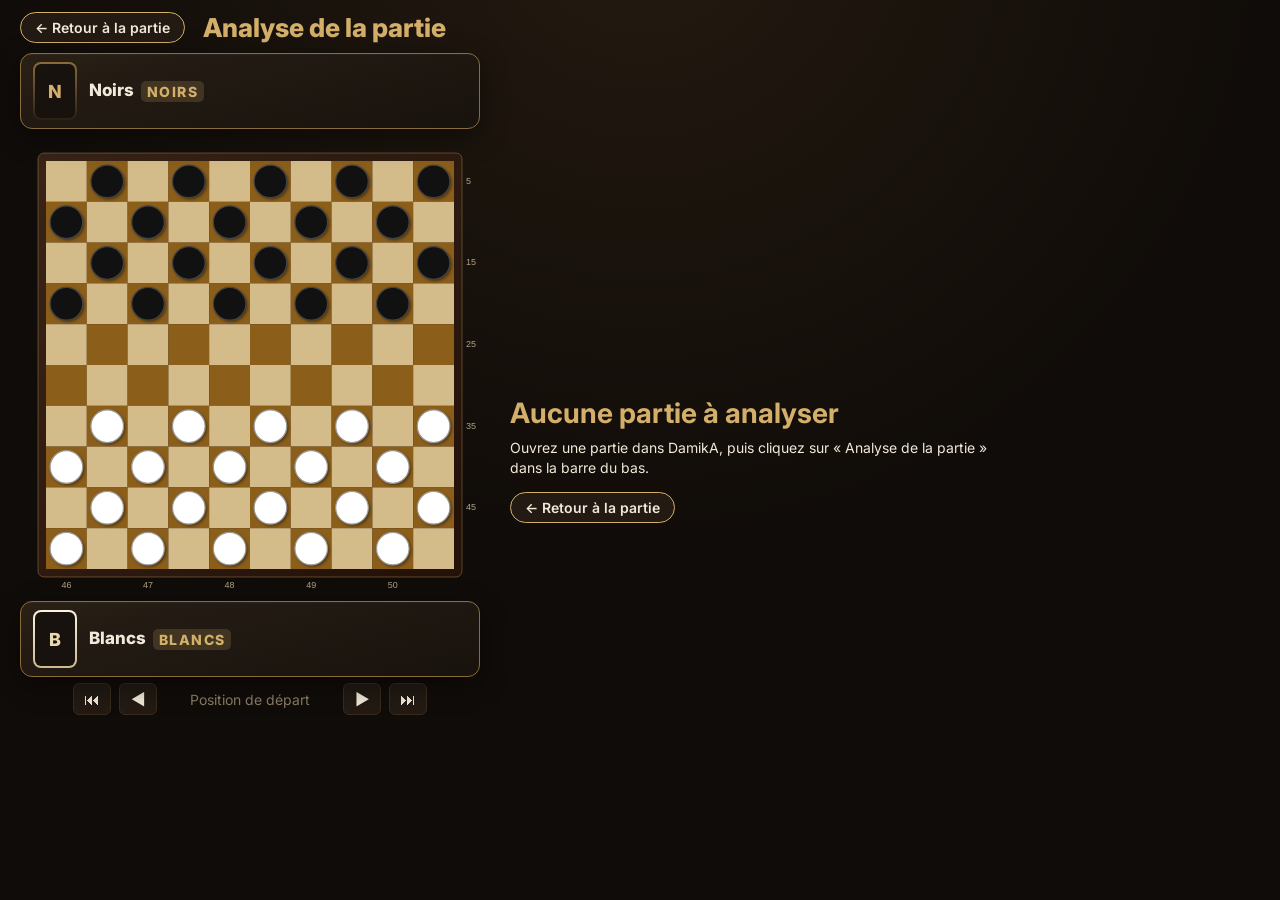
==== commit 936ea1fc: "Analyse de la partie : refonte calme (bulle ancrée sur la courbe, cartes joueurs, pastilles écartées" ====
--- a/film.html
+++ b/film.html
@@ -67,30 +67,16 @@
         </div>
         <div class="film-legend" id="film-legend"></div>
       </div>
-      <div class="film-chart-box" id="film-chart-box"><svg id="film-chart" viewBox="0 0 600 250" preserveAspectRatio="xMidYMid meet" role="img" aria-label="Courbe d'évaluation de la partie, vue des Blancs"></svg><div class="film-sel" id="film-sel" hidden></div></div>
+      <div class="film-chart-box" id="film-chart-box"><svg id="film-chart" viewBox="0 0 600 250" preserveAspectRatio="xMidYMid meet" role="img" aria-label="Courbe d'évaluation de la partie, vue des Blancs"></svg><div class="film-sel" id="film-sel" hidden></div>
+        <div class="film-bubble" id="film-bubble" role="dialog" aria-label="Détail du moment critique" tabindex="-1" hidden></div></div>
       <div class="film-zoombar" id="film-zoombar">
         <div class="film-zoomnav" id="film-zoomnav" hidden>
           <button type="button" id="film-pan-l" class="zb" title="Reculer dans la partie" aria-label="Plage précédente">◀</button>
-          <div class="film-nav" id="film-nav"><div class="film-nav-thumb" id="film-nav-thumb"></div></div>
+          <div class="film-zoomtrack" id="film-nav"><div class="film-nav-thumb" id="film-nav-thumb"></div></div>
           <button type="button" id="film-pan-r" class="zb" title="Avancer dans la partie" aria-label="Plage suivante">▶</button>
         </div>
       </div>
-    </div>
-    <div class="film-panel film-moments-panel">
-      <div class="film-panel-head">
-        <div class="film-head-left"><h2>Moments critiques</h2><span class="film-help" tabindex="0" role="note" aria-label="Aide sur les moments critiques"><span class="film-help-q">?</span><span class="film-help-tip">Les coups où un camp a mal joué, dans l'ordre de la partie (même numéro que sur la courbe). Cliquer sur l'un d'eux : le damier montre la position juste avant, avec le coup joué (flèche rouge) et le meilleur coup (flèche verte).</span></span></div>
-        <div class="film-seg" role="group" aria-label="Filtrer par camp">
-          <button type="button" class="active" data-side="all" aria-pressed="true">Tous</button>
-          <button type="button" data-side="w" aria-pressed="false">Blancs</button>
-          <button type="button" data-side="b" aria-pressed="false">Noirs</button>
-        </div>
-      </div>
-      <div class="film-frise" id="film-frise">
-        <button type="button" class="film-arrow" id="frise-prev" aria-label="Moments précédents">◀</button>
-        <div class="film-frise-view" id="film-frise-view"><div class="film-frise-track" id="film-frise-track"></div></div>
-        <button type="button" class="film-arrow" id="frise-next" aria-label="Moments suivants">▶</button>
-      </div>
-      <div class="film-moment" id="film-moment" aria-live="polite"></div>
+      <div class="film-pills" id="film-pills" role="group" aria-label="Moments critiques" hidden></div>
     </div>
   </section>
 
--- a/css/film.css
+++ b/css/film.css
@@ -85,17 +85,13 @@
 .tip-fault[hidden] { display: none; }
 .tip-g { font-weight: 700; }
 
-  display: grid; grid-template-columns: 22px 1fr auto; gap: 8px; align-items: center; width: 100%; text-align: left;
-  background: transparent; border: 1px solid var(--panel-border); border-radius: 6px; padding: 5px 8px; margin-bottom: 5px; cursor: pointer;
-}
-
 .film-foot { grid-area: foot; color: var(--text-2); font-size: 11.5px; line-height: 1.35; display: flex; justify-content: space-between; gap: 16px; min-height: 16px; }
 
 /* ---- P41B : « c'est l'analyse la vedette, pas le damier » ----
    Colonne du damier : 36 % de la largeur au plus ; colonne d'analyse : tout le reste, courbe ≈ 60 % de la hauteur. Aucun texte utile
    sous 14 px (13 px au minimum seulement dans la mise en page étroite, bloc ≤ 900 px plus bas, inchangé). */
 .film-board-col { --bsz: min(calc(100dvh - 190px), 36vw); }
-.film-side { grid-template-rows: auto minmax(140px, 1fr) auto; } /* récit et moments critiques prennent leur hauteur, la courbe absorbe le reste (P42C) */
+.film-side { grid-template-rows: auto minmax(140px, 1fr); } /* le récit prend sa hauteur, la courbe absorbe le reste (P42C, P48) */
 .film-back { display: inline-flex; align-items: center; font-size: 14px; font-weight: 600; color: var(--text-0); background: var(--panel); border: 1px solid var(--gold); border-radius: 999px; padding: 6px 14px; }
 .film-back:hover { background: var(--gold-soft); color: var(--gold-text); }
 .film-players { font-size: 15px; }
@@ -149,60 +145,47 @@
   .film-story-text p:first-child { display: block; overflow: visible; }
   .story-more, .film-story-pop { display: none !important; }
 }
-/* ---- P42 : moments critiques (frise + carte du moment) ---- */
-.film-seg { display: inline-flex; border: 1px solid var(--panel-border); border-radius: 999px; overflow: hidden; flex: none; }
-.film-seg button { background: transparent; border: 0; padding: 4px 14px; cursor: pointer; font-size: 14px; font-weight: 600; color: var(--text-2); }
-.film-seg button + button { border-left: 1px solid var(--panel-border); }
-.film-seg button:hover { color: var(--text-0); }
-.film-seg button.active { background: var(--gold-chip); color: var(--on-gold); }
-.film-frise { display: flex; align-items: center; gap: 6px; margin-bottom: 8px; }
-.film-frise[hidden] { display: none; }
-.film-frise-view { flex: 1 1 0; min-width: 0; overflow: hidden; }
-.film-frise-track { display: flex; gap: 8px; }
-.film-card { flex: none; width: 178px; height: 66px; display: flex; align-items: center; gap: 8px; padding: 6px 8px; text-align: left; cursor: pointer; background: transparent; border: 1px solid var(--panel-border); border-radius: 8px; color: var(--text-0); }
-.film-card:hover { border-color: var(--gold); }
-.film-card.active { border-color: var(--gold); background: var(--gold-soft); }
-.fc-dot { flex: none; width: 28px; height: 28px; border-radius: 50%; display: inline-flex; align-items: center; justify-content: center; color: var(--fault-on); font-size: 14px; font-weight: 700; }
-.fc-txt { display: flex; flex-direction: column; min-width: 0; line-height: 1.25; }
-.fc-txt b { font-size: 16px; white-space: nowrap; }
-.fc-txt small { font-size: 14px; color: var(--text-2); white-space: nowrap; }
-.fc-txt small.fc-tour { color: var(--fault-major); font-weight: 700; }
-.film-arrow { flex: none; width: 32px; height: 48px; background: var(--panel); border: 1px solid var(--panel-border); border-radius: 8px; cursor: pointer; font-size: 14px; color: var(--text-0); }
-.film-arrow:hover:not(:disabled) { border-color: var(--gold); color: var(--gold-text); }
-.film-arrow:disabled { opacity: .3; cursor: default; }
-.film-frise.single .film-arrow { display: none; }
-.film-moment { flex: 1 1 0; min-height: 142px; display: grid; grid-template-columns: minmax(0, 1.15fr) minmax(0, 1fr); grid-template-rows: minmax(0, 1fr) auto; gap: 6px 22px; padding: 10px 16px; border: 1px solid var(--panel-border); border-radius: 8px; overflow: hidden; }
-.film-moment[data-empty] { display: flex; align-items: center; justify-content: center; }
-.mc-empty { margin: 0; color: var(--text-2); font-size: 16px; text-align: center; }
-.mc-main, .mc-side { min-width: 0; min-height: 0; display: flex; flex-direction: column; gap: 4px; }
-.mc-over { font-size: 14px; font-weight: 600; color: var(--text-2); }
-.mc-big { display: flex; flex-wrap: wrap; align-items: center; gap: 2px 12px; }
-.mc-move { font-size: 28px; font-weight: 800; line-height: 1.15; }
-.mc-loss { font-size: 24px; font-weight: 700; white-space: nowrap; }
+/* ---- P48 : rangée de pastilles, bulle ancrée sur la courbe (remplacent la frise et la carte du moment de P42) ---- */
 .mc-badge { font-size: 14px; font-weight: 700; padding: 2px 10px; border-radius: 999px; color: var(--fault-on); }
-.verdict-best, .verdict-good { background: var(--success); }
-.verdict-small { background: var(--text-2); }
-.mc-loss-small { color: var(--text-2); }
-.film-moment[data-simple] .mc-sentence { font-size: 16px; margin-top: 6px; }
-.mc-trait { font-size: 14px; color: var(--text-2); }
-.mc-pair { display: flex; flex-wrap: wrap; gap: 0 18px; }
-.mc-line { font-size: 15px; line-height: 1.45; }
-.mc-line b { font-weight: 700; }
-.mc-line small { font-size: 14px; color: var(--text-2); }
 .sw { display: inline-block; width: 24px; height: 5px; border-radius: 3px; margin-right: 8px; vertical-align: middle; }
 .sw-played { background: var(--film-played-arrow); }
 .sw-best { background: var(--best-arrow-color); }
-.mc-diff-head { display: flex; align-items: center; gap: 12px; }
-.mc-diff-label { font-size: 18px; font-weight: 700; }
 .gauge { display: inline-flex; gap: 5px; }
 .gd { width: 13px; height: 13px; border-radius: 50%; border: 1.5px solid var(--text-2); }
 .gd.on { background: var(--gold); border-color: var(--gold); }
-.mc-sentence { margin: 4px 0 0; font-size: 15px; line-height: 1.4; }
-.mc-nav { grid-column: 1 / -1; display: flex; gap: 8px; justify-content: flex-end; }
 .mc-btn { font-size: 14px; font-weight: 600; padding: 6px 12px; cursor: pointer; background: var(--panel); border: 1px solid var(--panel-border); border-radius: 8px; color: var(--text-0); }
 .mc-btn:hover:not(:disabled) { border-color: var(--gold); color: var(--gold-text); }
 .mc-btn:disabled { opacity: .35; cursor: default; }
-@media (max-height: 760px) { .film-moment { padding: 4px 12px; min-height: 128px; } .film-panel { padding-top: 6px; padding-bottom: 6px; }   .film-panel.film-story { padding-top: 4px; padding-bottom: 4px; } .film-story h2 { font-size: 16px; } .film-story-text { font-size: 15px; line-height: 1.3; } .film-story .mc-btn { padding: 2px 10px; } .mc-sentence { font-size: 14px; } .film-moment { padding: 6px 12px; gap: 0 18px; } .film-card { height: 58px; } .fc-txt { line-height: 1.12; } .mc-main, .mc-side { gap: 1px; } .mc-move { font-size: 26px; } .mc-loss { font-size: 22px; } .mc-line { line-height: 1.3; } .mc-sentence { margin-top: 2px; line-height: 1.3; } .mc-diff-label { font-size: 16px; } .film-frise { margin-bottom: 4px; } .mc-big { gap: 0 12px; } }
+.mc-btn-main { border-color: var(--gold); }
+.film-pills { display: flex; flex-wrap: wrap; gap: 6px; margin-top: 8px; }
+.film-pills[hidden] { display: none; }
+.pill { flex: none; width: 32px; height: 32px; border-radius: 50%; border: 2px solid var(--panel); color: var(--fault-on); font-size: 14px; font-weight: 700; cursor: pointer; display: inline-flex; align-items: center; justify-content: center; padding: 0; }
+.pill:hover { border-color: var(--text-0); }
+.pill:focus-visible { outline: 2px solid var(--gold); outline-offset: 2px; }
+.pill.active { border-color: var(--text-0); box-shadow: 0 0 0 2px var(--gold); }
+.pill.tournant { box-shadow: 0 0 0 2px var(--fault-major); }
+.pill.tournant.active { box-shadow: 0 0 0 2px var(--gold); }
+.film-bubble { position: absolute; z-index: 14; width: min(340px, calc(100% - 8px)); padding: 0; background: var(--panel); color: var(--text-0); border: 1.5px solid var(--gold); border-radius: 10px; box-shadow: 0 8px 22px rgba(0, 0, 0, .4); outline: none; font-size: 15px; line-height: 1.4; }
+.bb-body { max-height: calc(var(--bb-max, 400px) - 4px); overflow-x: hidden; overflow-y: auto; overflow-wrap: anywhere; padding: 10px 14px 12px; border-radius: 10px; }
+.film-bubble:focus-visible { box-shadow: 0 0 0 2px var(--gold), 0 8px 22px rgba(0, 0, 0, .4); }
+.film-bubble[hidden], .film-bubble.bb-off { display: none; }
+.film-bubble::before { content: ''; position: absolute; width: 12px; height: 12px; background: var(--panel); border: 1.5px solid var(--gold); transform: rotate(45deg); display: none; }
+.film-bubble.bb-r::before { display: block; left: -8px; top: calc(var(--ay, 30px) - 6px); border-right-color: transparent; border-top-color: transparent; }
+.film-bubble.bb-l::before { display: block; right: -8px; top: calc(var(--ay, 30px) - 6px); border-left-color: transparent; border-bottom-color: transparent; }
+.film-bubble.bb-d::before { display: block; top: -8px; left: calc(var(--ax, 30px) - 6px); border-right-color: transparent; border-bottom-color: transparent; }
+.film-bubble.bb-u::before { display: block; bottom: -8px; left: calc(var(--ax, 30px) - 6px); border-left-color: transparent; border-top-color: transparent; }
+.bb-over { font-size: 14px; font-weight: 700; color: var(--fault-major); margin-bottom: 2px; }
+.bb-head { display: flex; flex-wrap: wrap; align-items: center; gap: 4px 10px; }
+.bb-title { font-size: 18px; font-weight: 800; }
+.bb-loss { font-size: 16px; font-weight: 700; white-space: nowrap; }
+.bb-diff { display: flex; align-items: center; gap: 10px; margin-top: 6px; font-size: 15px; }
+.bb-sentence { margin: 2px 0 4px; font-size: 15px; line-height: 1.4; }
+.bb-line { font-size: 15px; line-height: 1.5; }
+.bb-line b { font-weight: 700; }
+.bb-i { display: inline-flex; align-items: center; justify-content: center; width: 18px; height: 18px; margin-left: 6px; border: 1px solid var(--text-2); border-radius: 50%; color: var(--text-2); font-size: 14px; font-weight: 700; font-style: italic; cursor: help; vertical-align: middle; line-height: 1; }
+.bb-i:hover, .bb-i:focus-visible { border-color: var(--gold); color: var(--gold-text); }
+.bb-btns { display: flex; flex-wrap: wrap; gap: 8px; margin-top: 8px; }
+@media (max-height: 760px) { .film-panel { padding-top: 6px; padding-bottom: 6px; } .film-panel.film-story { padding-top: 4px; padding-bottom: 4px; } .film-story h2 { font-size: 16px; } .film-story-text { font-size: 15px; line-height: 1.3; } .film-story .mc-btn { padding: 2px 10px; } .pill { width: 30px; height: 30px; } .film-pills { margin-top: 5px; gap: 5px; } .film-bubble { padding: 8px 12px 10px; } .bb-title { font-size: 17px; } }
 
 /* étroit : une seule colonne, toujours sans défilement */
 @media (max-width: 900px) {
@@ -214,12 +197,9 @@
   .film-progress-bar { width: 90px; }
   .film-game-btn { padding: 2px 8px; font-size: 11.5px; }
   .film-board-col { --bsz: min(calc(100vw - 24px), 38dvh); width: 100%; align-items: center; gap: 3px; }
-  .film-players { width: var(--bsz); font-size: 12px; }
-  .film-side { grid-template-rows: minmax(90px, 1fr) auto; gap: 6px; }
+  .film-side { grid-template-rows: minmax(150px, 1fr); gap: 6px; }
   .film-chart-box { min-height: 90px; }
-  .film-moment { display: none; }
   .film-story { display: none; }
-  .film-card { width: 150px; height: 64px; }
   .film-help-tip { width: 260px; }
   .film-panel-head { margin-bottom: 0; }
   .film-legend { display: none; }
@@ -243,11 +223,12 @@
 .zb:hover:not(:disabled), .zb:focus-visible { background: var(--gold-chip); color: var(--on-gold); }
 .zb:disabled { opacity: .4; cursor: default; }
 .zb-text { font-size: 14px; font-weight: 700; }
-.film-nav { position: relative; flex: 1; height: 14px; background: var(--panel-border); border-radius: 7px; cursor: pointer; touch-action: none; }
+.film-zoomtrack { position: relative; flex: 1; height: 14px; background: var(--panel-border); border-radius: 7px; cursor: pointer; touch-action: none; }
 .film-nav-thumb { position: absolute; top: 0; bottom: 0; background: var(--gold-accent); border-radius: 7px; cursor: grab; }
 
-/* P44 : cartes joueurs (classes de la « Plaque tournoi » de l'appli : .player-card, .player-avatar-*, .side-tag, .elo-badge) */
-.film-board-col { --bsz: min(calc(100dvh - 390px), 36vw); justify-content: center; }
+/* P44 / P48B : cartes joueurs (classes de la « Plaque tournoi » de l'appli : .player-card, .player-avatar-*, .side-tag, .elo-badge) et bandeau du tournoi.
+   La colonne démarre juste sous le titre (flex-start : plus de vide) ; le damier prend la hauteur libérée, 36 % de la largeur au plus. */
+.film-board-col { --bsz: min(calc(100dvh - 345px), 36vw); justify-content: flex-start; align-self: stretch; min-height: 0; } /* --bsz : repli ici, valeur mesurée par fitBoard() (js/film.js) */
 .film-players { display: block; min-height: 0; }
 .film-pcard.player-card { padding: 6px 12px; gap: 12px; min-height: 76px; }
 .film-pcard .player-avatar-ring { width: 44px; height: 58px; padding: 2px; cursor: default; }
@@ -256,30 +237,44 @@
 .film-pcard .player-card-body { display: flex; flex-direction: column; gap: 2px; }
 .film-pcard .player-name-row { flex-wrap: nowrap; min-width: 0; }
 .film-pname { font-weight: 800; font-size: 17px; color: var(--text-0); line-height: 1.15; min-width: 0; overflow-wrap: anywhere; }
-.film-pcard .side-tag { font-size: 12px; }
+.film-pcard .side-tag { font-size: 14px; }
 .film-pcard .elo-badge { font-size: 15px; padding: 2px 8px; } /* couleur du texte : celle de .elo-badge (style.css) ; --elo-badge-fg est grise en thème sombre (illisible sur le fond doré) : ne pas l'utiliser ici (P44B) */
 .film-pmeta { display: flex; align-items: center; gap: 8px; font-size: 15px; color: var(--text-2); min-height: 20px; }
 .film-info { background: linear-gradient(165deg, var(--plaque-1) 0%, var(--panel) 30%, var(--plaque-2) 100%); border: 1px solid var(--gold-dim, #8a6b3c); border-radius: var(--radius-md); padding: 5px 12px; text-align: center; line-height: 1.25; }
 .film-info[hidden] { display: none; }
-.film-info-event { font-size: 18px; font-weight: 800; color: var(--text-0); display: -webkit-box; -webkit-line-clamp: 2; -webkit-box-orient: vertical; overflow: hidden; overflow-wrap: anywhere; }
+.film-info-event { font-size: 18px; font-weight: 800; color: var(--text-0); display: -webkit-box; -webkit-line-clamp: 2; line-clamp: 2; -webkit-box-orient: vertical; overflow: hidden; overflow-wrap: anywhere; }
 .film-info-sub { font-size: 15px; font-weight: 600; color: var(--text-2); }
-/* hauteur ≤ 760 px (1280×720) : marges d'abord, puis cartes (P44B complément) */
+/* hauteur ≤ 780 px (1280×720, 1366×768) : marges d'abord, puis cartes compactes */
 @media (max-height: 780px) and (min-width: 901px) {
   .film { padding: 6px 20px 3px; gap: 6px 22px; }
   .film-pcard.player-card { min-height: 58px; padding: 3px 10px; }
   .film-pcard .player-avatar-ring { width: 38px; height: 48px; }
   .film-pcard .film-pmeta { min-height: 0; }
+  .film-pcard .side-tag { font-size: 13px; }
   .film-foot { white-space: nowrap; overflow: hidden; text-overflow: ellipsis; display: block; }
-  .film-board-col { gap: 3px; --bsz: min(calc(100dvh - 305px), 36vw); }
+  .film-board-col { gap: 3px; --bsz: min(calc(100dvh - 293px), 36vw); }
   .film-info { padding: 2px 10px; }
   .film-board-col > .film-nav button { height: 28px; }
 }
 @media (max-width: 900px) {
-  .film-board-col { --bsz: min(calc(100vw - 24px), 30dvh); }
+  .film-board-col { --bsz: min(calc(100vw - 24px), 30dvh); align-self: stretch; }
   .film-players { width: var(--bsz); }
+  .film-info { width: var(--bsz); }
   .film-pcard.player-card { min-height: 0; padding: 3px 8px; gap: 8px; }
   .film-pcard .player-avatar-ring { width: 28px; height: 36px; padding: 1.5px; }
   .film-pmeta { min-height: 0; font-size: 13px; }
   .film-info-event { font-size: 16px; } .film-info-sub { font-size: 14px; }
   .film-zoom { margin-left: 0; }
-}
+  /* la bulle devient une feuille posée en bas de la fenêtre (pas d'ancrage : la courbe est trop basse) */
+  .film-bubble { position: fixed; left: 8px; right: 8px; top: auto !important; bottom: 8px; width: auto; --bb-max: 55dvh; }
+  .film-bubble::before { display: none !important; }
+}
+
+/* P46 : réfutation animée */
+:root { --film-neutral-arrow: var(--arrow-color); } /* flèche neutre de l'appli (la flèche du coup joué est rouge dans le Film) */
+#film-board.replay-neutral { --arrow-color: var(--film-neutral-arrow); }
+.mc-nav { flex-wrap: wrap; }
+.mc-replay-btns { display: flex; gap: 8px; margin-right: auto; }
+.mc-btn-main { border-color: var(--gold); }
+@media (max-height: 760px) { .mc-nav .mc-btn { padding: 4px 10px; } }
+.film-board-wrap { flex: none; }
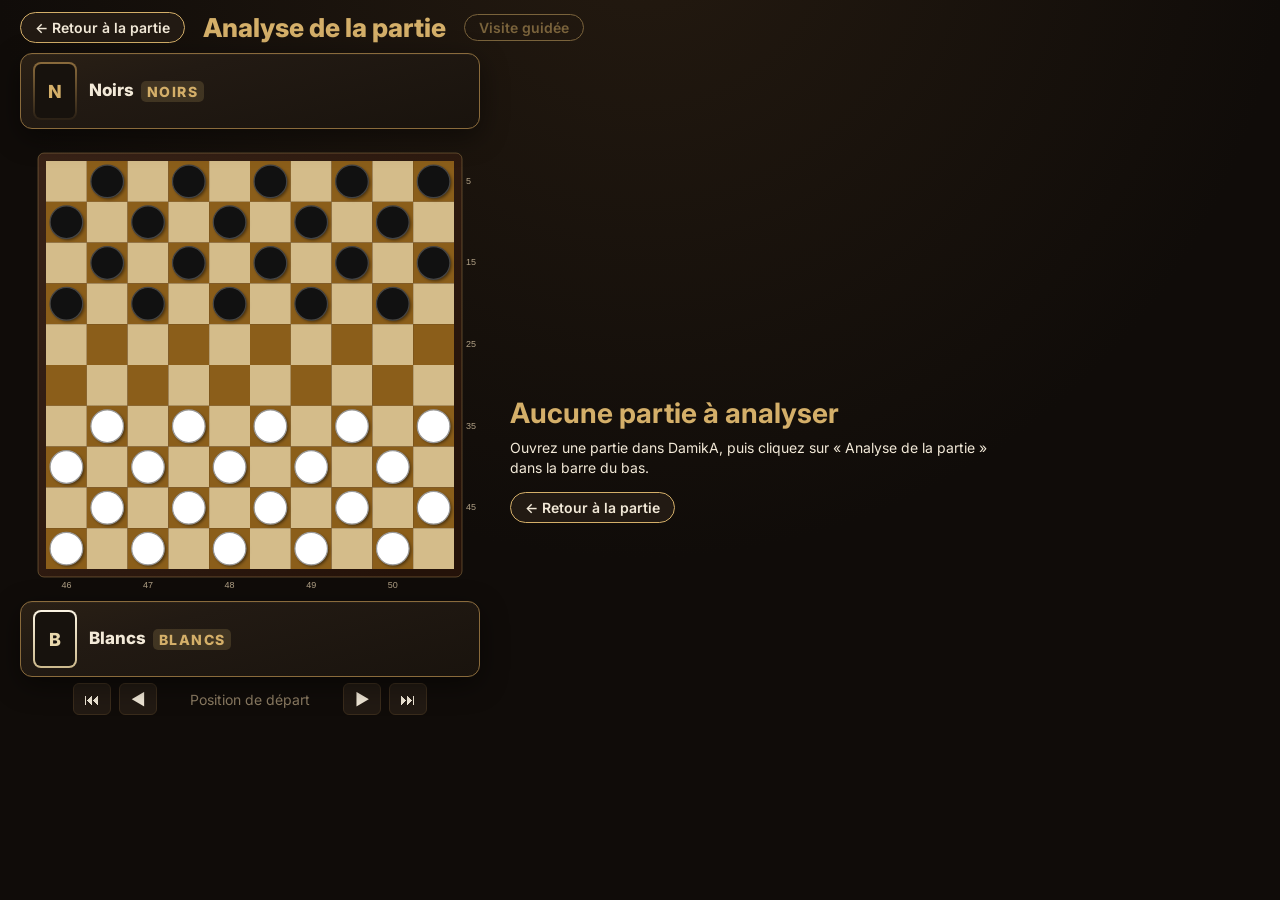
==== commit 55ce7fa8: "Visite guidée de l'écran d'analyse (P49) Co-Authored-By: Claude Sonnet 5.5 <noreply@anthropic.com>" ====
--- a/film.html
+++ b/film.html
@@ -15,6 +15,7 @@
   <header class="film-head">
     <a class="film-back" href="index.html" title="Revenir à la partie dans DamikA">← Retour à la partie</a>
     <h1 class="film-title">Analyse de la partie</h1>
+    <button type="button" class="film-tour-btn" id="film-tour-btn" disabled title="Disponible quand l'analyse est terminée">Visite guidée</button>
     <div class="film-progress" id="film-progress" role="status" hidden>
       <span class="film-progress-label" id="film-progress-label"></span>
       <span class="film-progress-bar"><span class="film-progress-fill" id="film-progress-fill"></span></span>
@@ -88,6 +89,19 @@
   <div class="tip-eval" id="film-tip-eval"></div>
   <div class="tip-fault" id="film-tip-fault" hidden></div>
 </div>
+<div class="film-tour" id="film-tour" hidden>
+  <svg class="tour-veil" id="tour-veil" aria-hidden="true"></svg>
+  <div class="tour-bubble" id="tour-bubble" role="dialog" aria-modal="true" aria-labelledby="tour-title" aria-describedby="tour-text" tabindex="-1">
+    <div class="tour-step" id="tour-step"></div>
+    <h2 class="tour-title" id="tour-title"></h2>
+    <p class="tour-text" id="tour-text"></p>
+    <div class="tour-btns">
+      <button type="button" class="mc-btn tour-quit" id="tour-quit">Quitter</button>
+      <button type="button" class="mc-btn tour-prev" id="tour-prev">Précédent</button>
+      <button type="button" class="mc-btn tour-next" id="tour-next">Suivant</button>
+    </div>
+  </div>
+</div>
 <script type="module" src="js/film.js"></script>
 </body>
 </html>
--- a/css/style.css
+++ b/css/style.css
@@ -72,6 +72,9 @@
   --fault-mid: #f08a3c;
   --fault-major: #ff6a55;
   --fault-on: #1a120a;
+  /* Visite guidée de l'écran d'analyse (P49) : voile sur le reste de l'écran, contour doré de la zone expliquée (clair sur le voile, 3:1 exigé). */
+  --tour-veil: rgba(6, 4, 2, 0.74);
+  --tour-ring: #f0cf85;
   /* Plaque de score (grand nombre sous le damier) : un fond par camp qui a l'avantage. */
   --plate-white-bg: linear-gradient(180deg, #fff8e6 0%, #ecdcb6 100%);
   --plate-white-fg: #2a1c0a;
@@ -186,6 +189,9 @@
   --fault-mid: #a1500a;
   --fault-major: #9c1c14;
   --fault-on: #fff8ea;
+  /* Visite guidée (P49) : voile brun sombre sur le beige (contour #f5d58a contre le voile ≈ 5:1) ; bulle = --panel / --text-0 (contrastes de l'appli). */
+  --tour-veil: rgba(34, 22, 8, 0.66);
+  --tour-ring: #f5d58a;
   --plate-white-bg: linear-gradient(180deg, #efe5cd 0%, #dccca3 100%);
   --plate-white-fg: #3a2408;
   --plate-black-bg: linear-gradient(180deg, #5a4838 0%, #2a2018 100%);
--- a/css/film.css
+++ b/css/film.css
@@ -278,3 +278,27 @@
 .mc-btn-main { border-color: var(--gold); }
 @media (max-height: 760px) { .mc-nav .mc-btn { padding: 4px 10px; } }
 .film-board-wrap { flex: none; }
+
+/* P49 : visite guidée. Bouton à droite du titre (bordure dorée), voile + contour doré de la zone expliquée, bulle (dialog).
+   Couleurs : variables de css/style.css (--tour-veil, --tour-ring définies dans les deux thèmes). L'écran derrière est figé (couche transparente + inert). */
+.film-tour-btn { font-size: 14px; font-weight: 600; padding: 4px 14px; cursor: pointer; background: transparent; border: 1px solid var(--gold); border-radius: 999px; color: var(--gold-text); white-space: nowrap; }
+.film-tour-btn:hover:not(:disabled) { background: var(--gold-chip); color: var(--on-gold); }
+.film-tour-btn:disabled { opacity: .5; cursor: default; }
+.film-tour { position: fixed; inset: 0; z-index: 100; background: transparent; }
+.film-tour[hidden] { display: none; }
+.tour-veil { position: absolute; inset: 0; width: 100%; height: 100%; pointer-events: none; }
+.tour-veil .veil { fill: var(--tour-veil); fill-rule: evenodd; }
+.tour-veil .ring { fill: none; stroke: var(--tour-ring); stroke-width: 3; }
+.tour-bubble { position: fixed; z-index: 101; width: min(360px, calc(100vw - 16px)); max-height: calc(100dvh - 16px); overflow: auto; padding: 12px 16px 14px; background: var(--panel); color: var(--text-0); border: 1.5px solid var(--gold); border-radius: 10px; box-shadow: 0 8px 22px rgba(0, 0, 0, .4); outline: none; font-size: 15px; line-height: 1.4; }
+.tour-bubble:focus-visible { box-shadow: 0 0 0 2px var(--gold), 0 8px 22px rgba(0, 0, 0, .4); }
+.tour-step { font-size: 14px; font-weight: 600; color: var(--text-2); }
+.tour-title { font-size: 19px; font-weight: 700; margin: 2px 0 6px; color: var(--gold-text); }
+.tour-text { margin: 0 0 12px; }
+.tour-btns { display: flex; align-items: center; gap: 8px; }
+.tour-quit { margin-right: auto; }
+.tour-prev[hidden] { display: none; }
+.tour-next { background: var(--gold-chip); border-color: var(--chip-border); color: var(--on-gold); }
+.tour-next:hover:not(:disabled) { color: var(--on-gold); filter: brightness(1.08); }
+.tour-bubble .mc-btn:focus-visible { outline: 2px solid var(--gold); outline-offset: 2px; }
+@media (max-height: 760px) { .tour-bubble { padding: 8px 14px 10px; font-size: 14px; } .tour-title { font-size: 17px; } .tour-text { margin-bottom: 8px; } }
+@media (prefers-reduced-motion: no-preference) { .tour-veil .veil, .tour-veil .ring { transition: d .2s ease; } }
